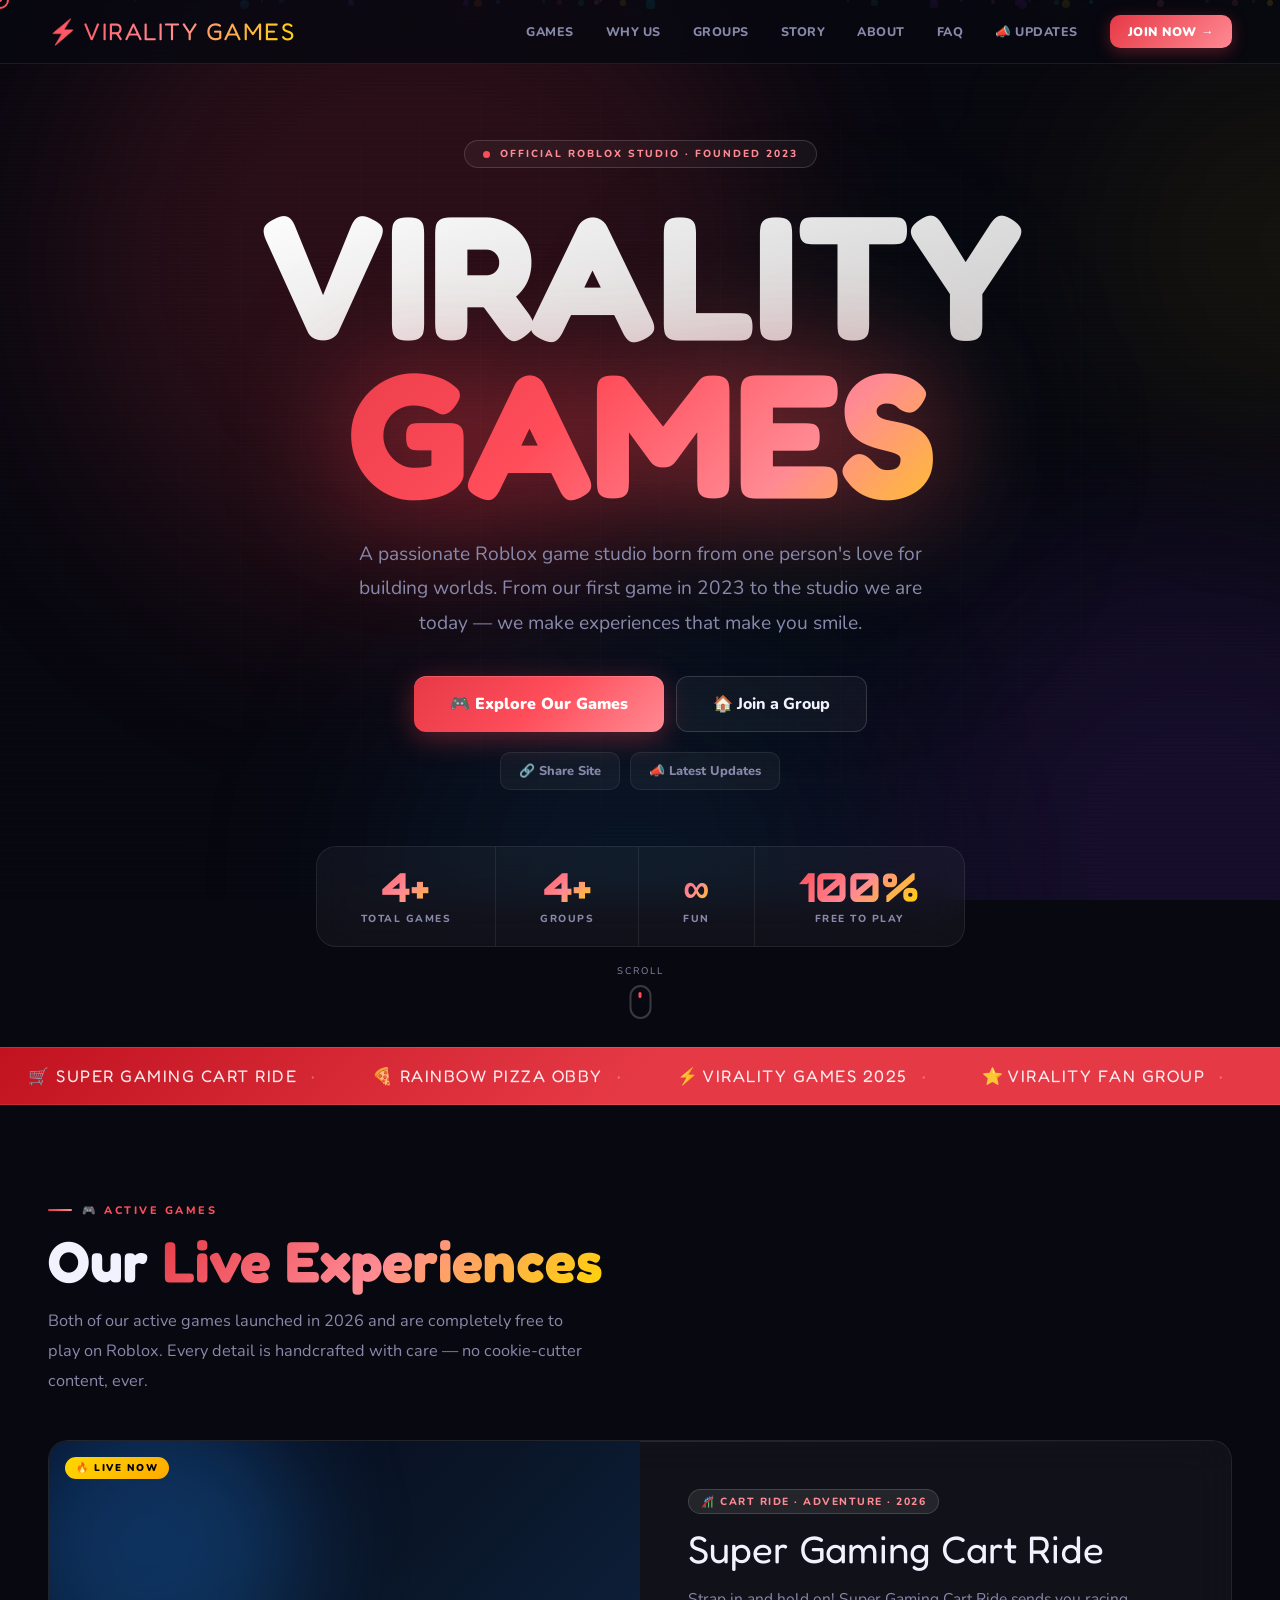
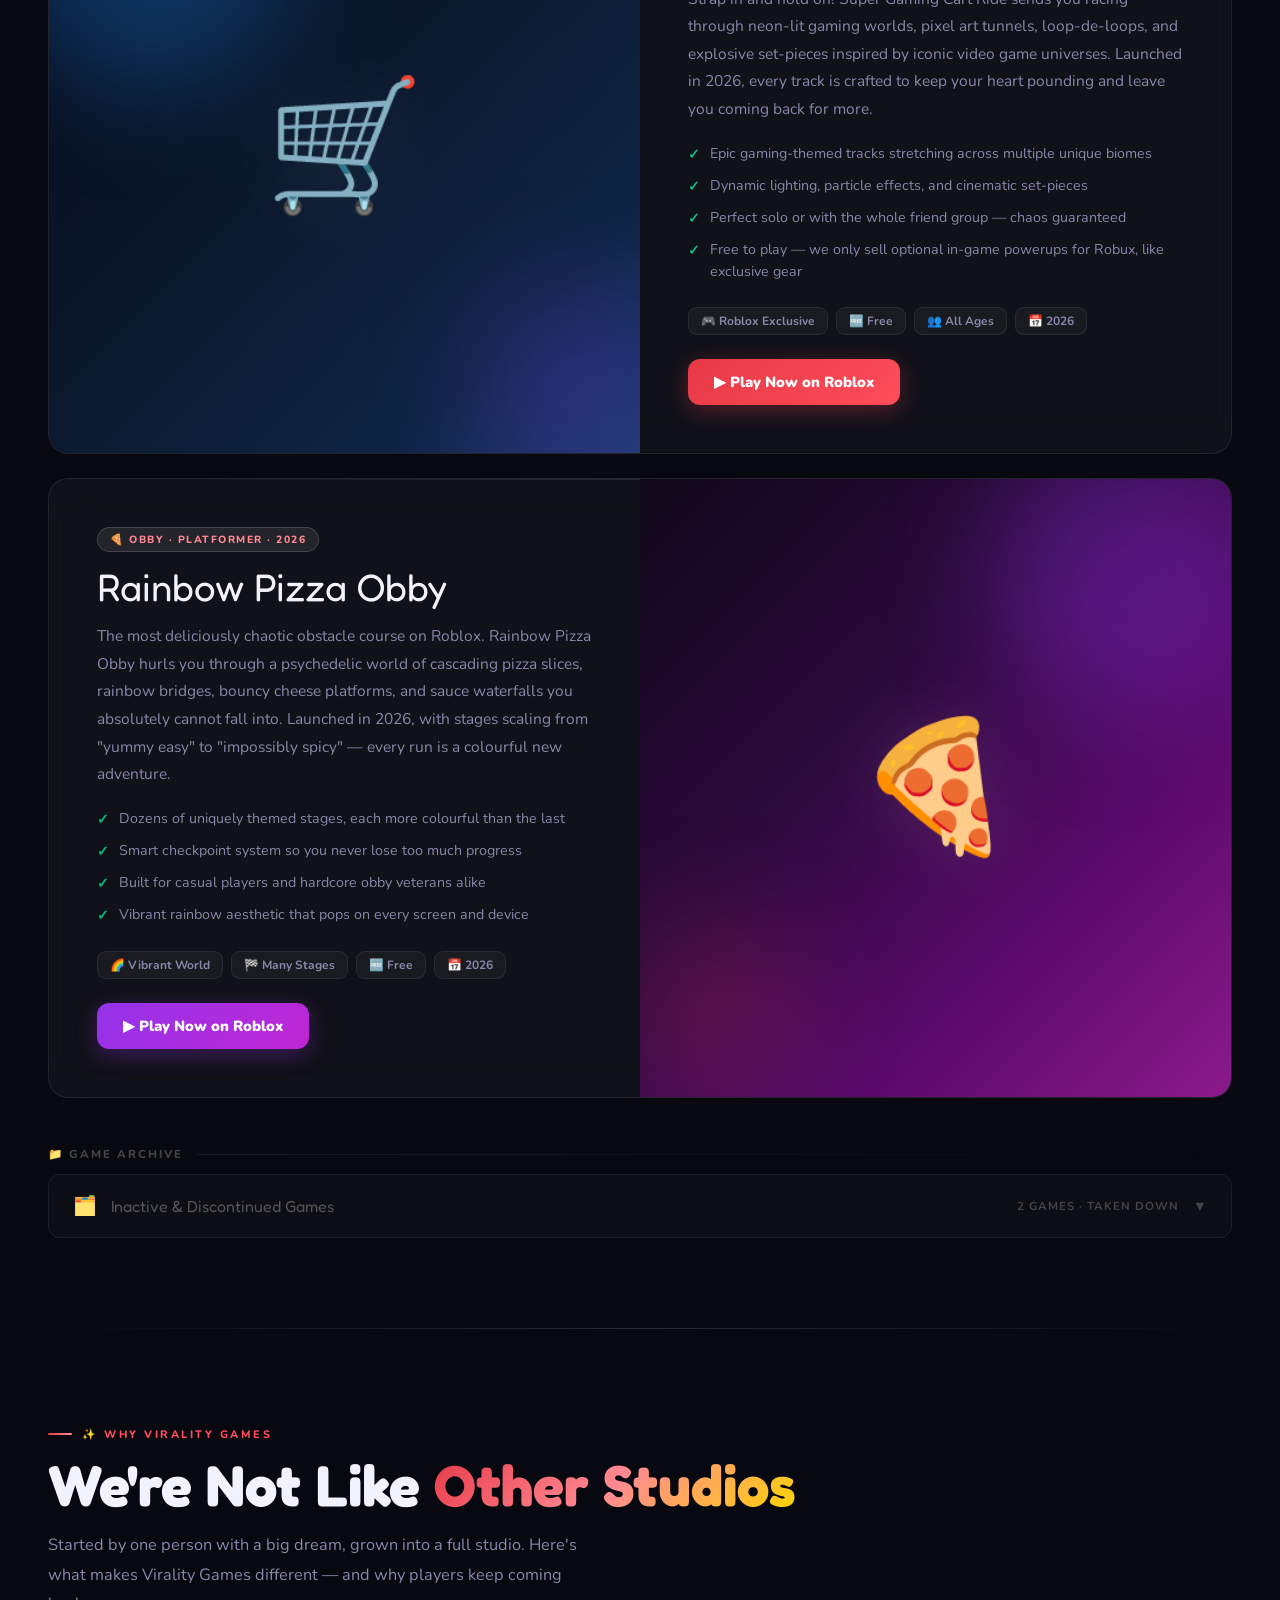
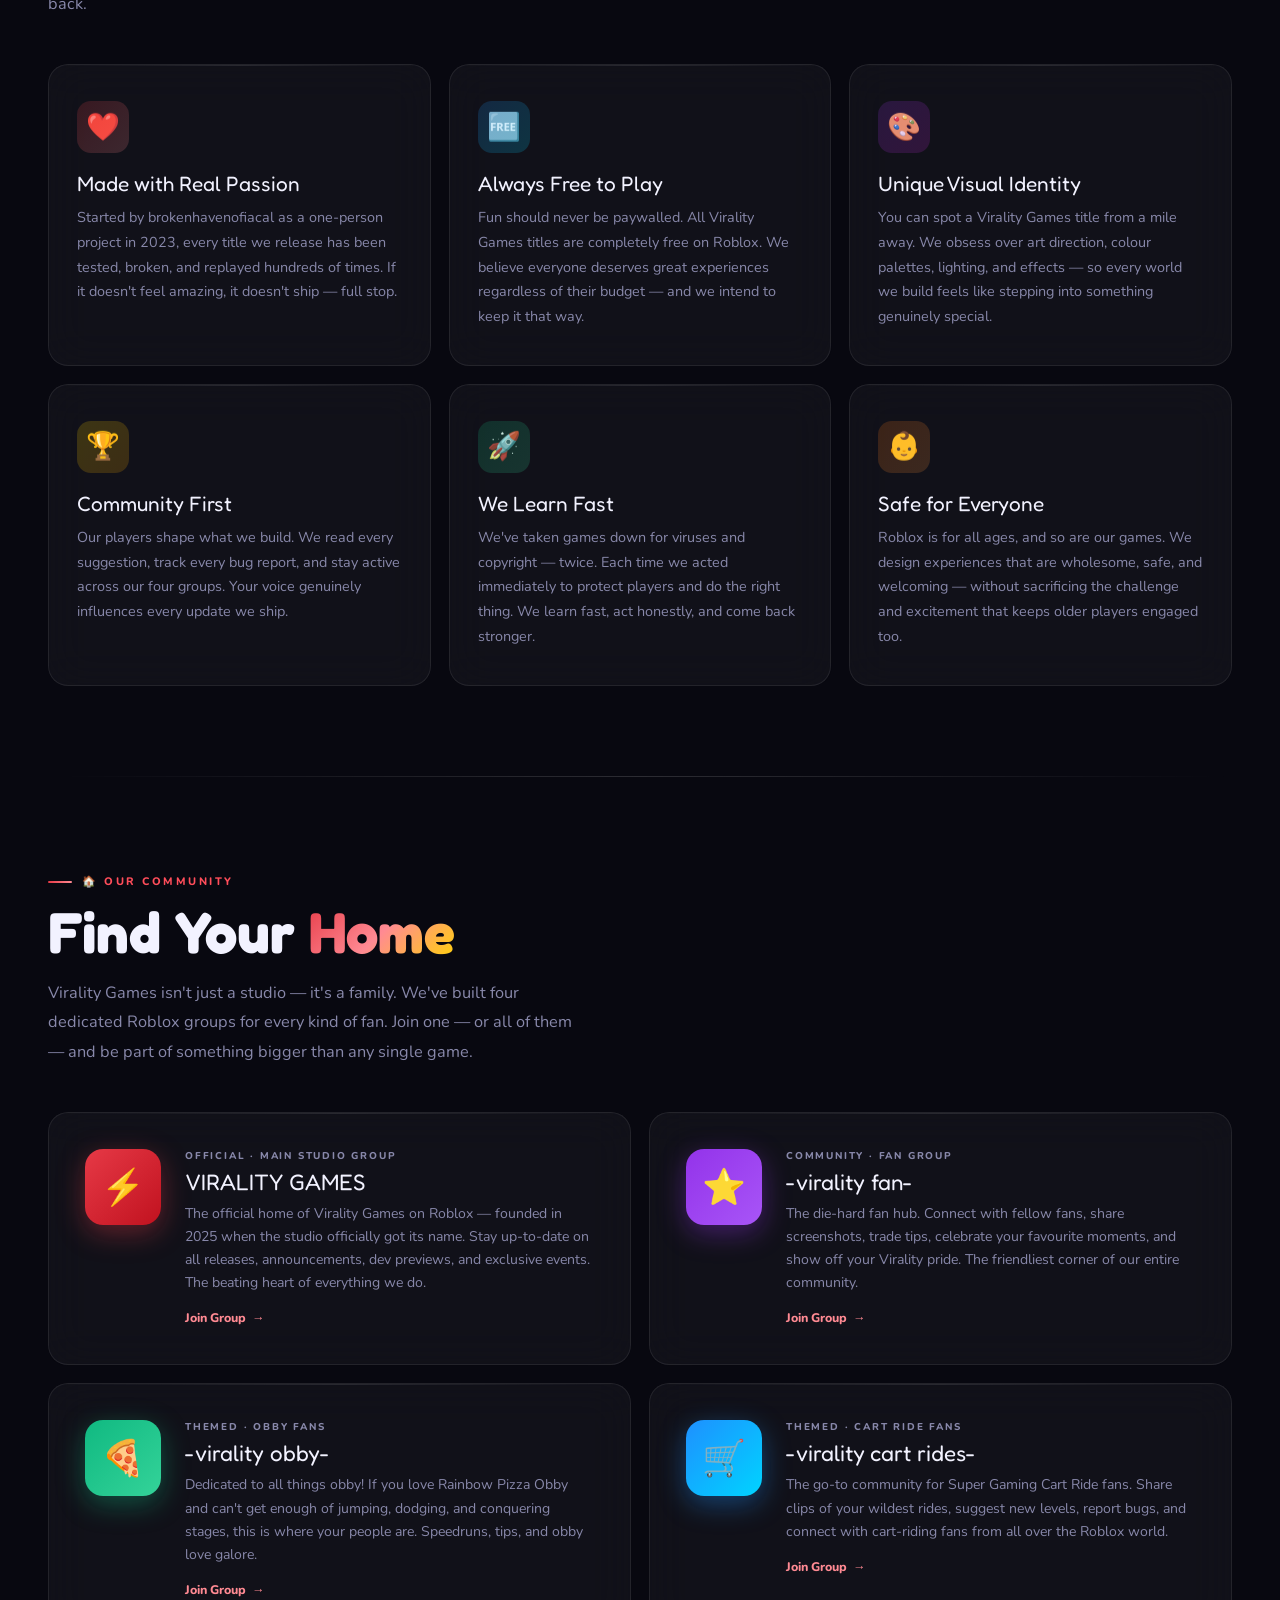
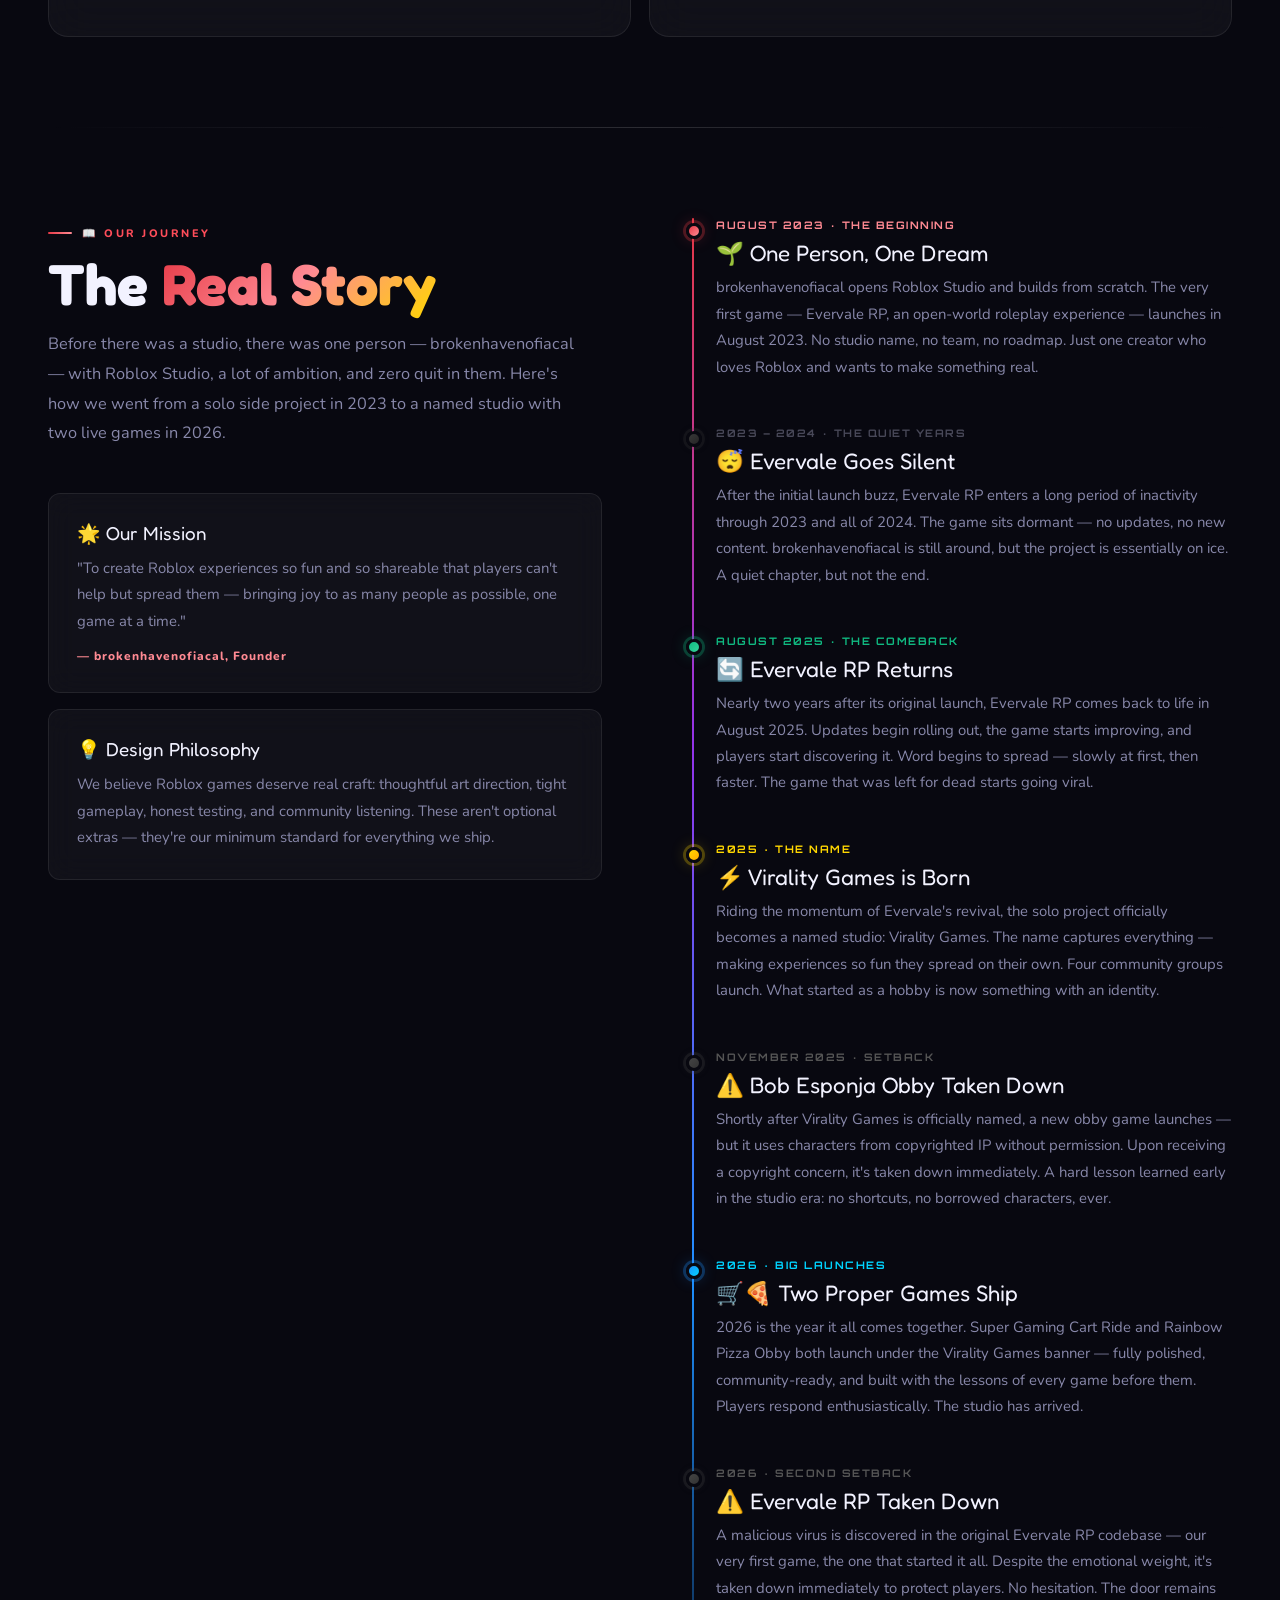
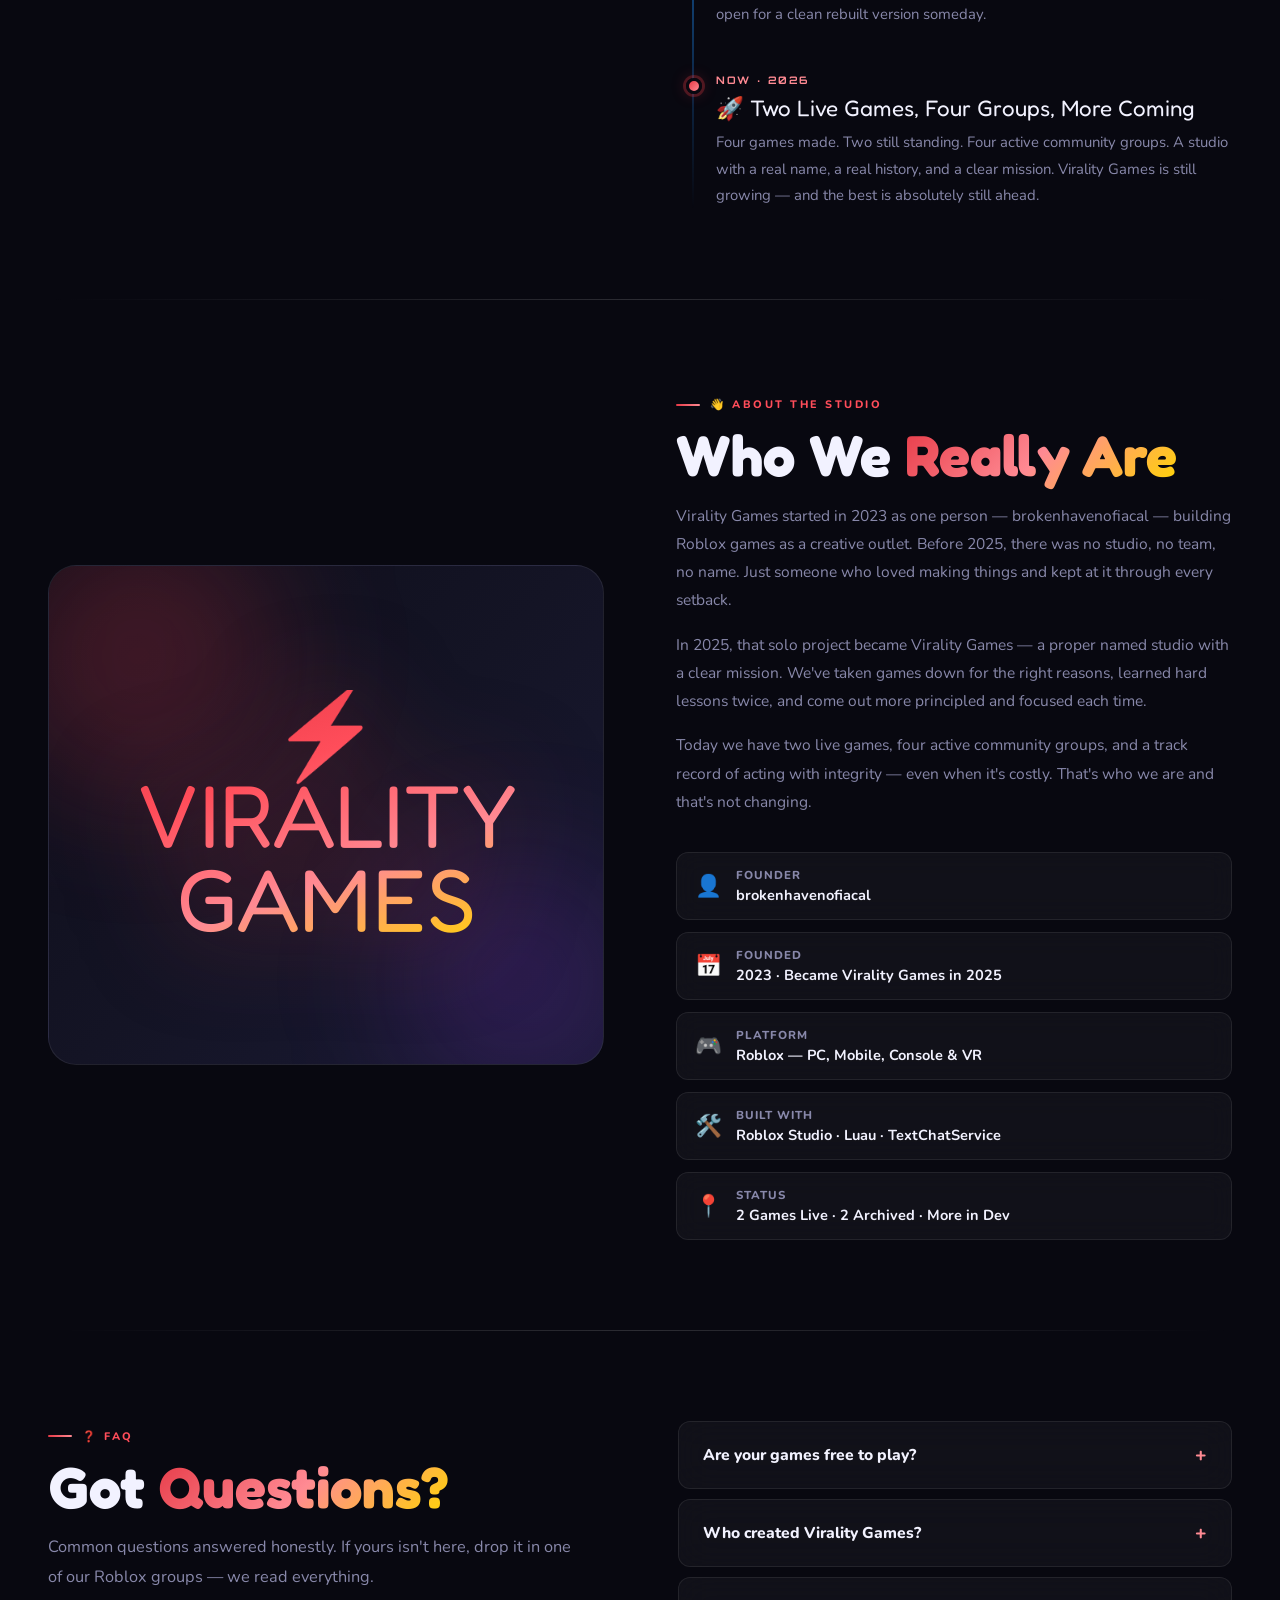
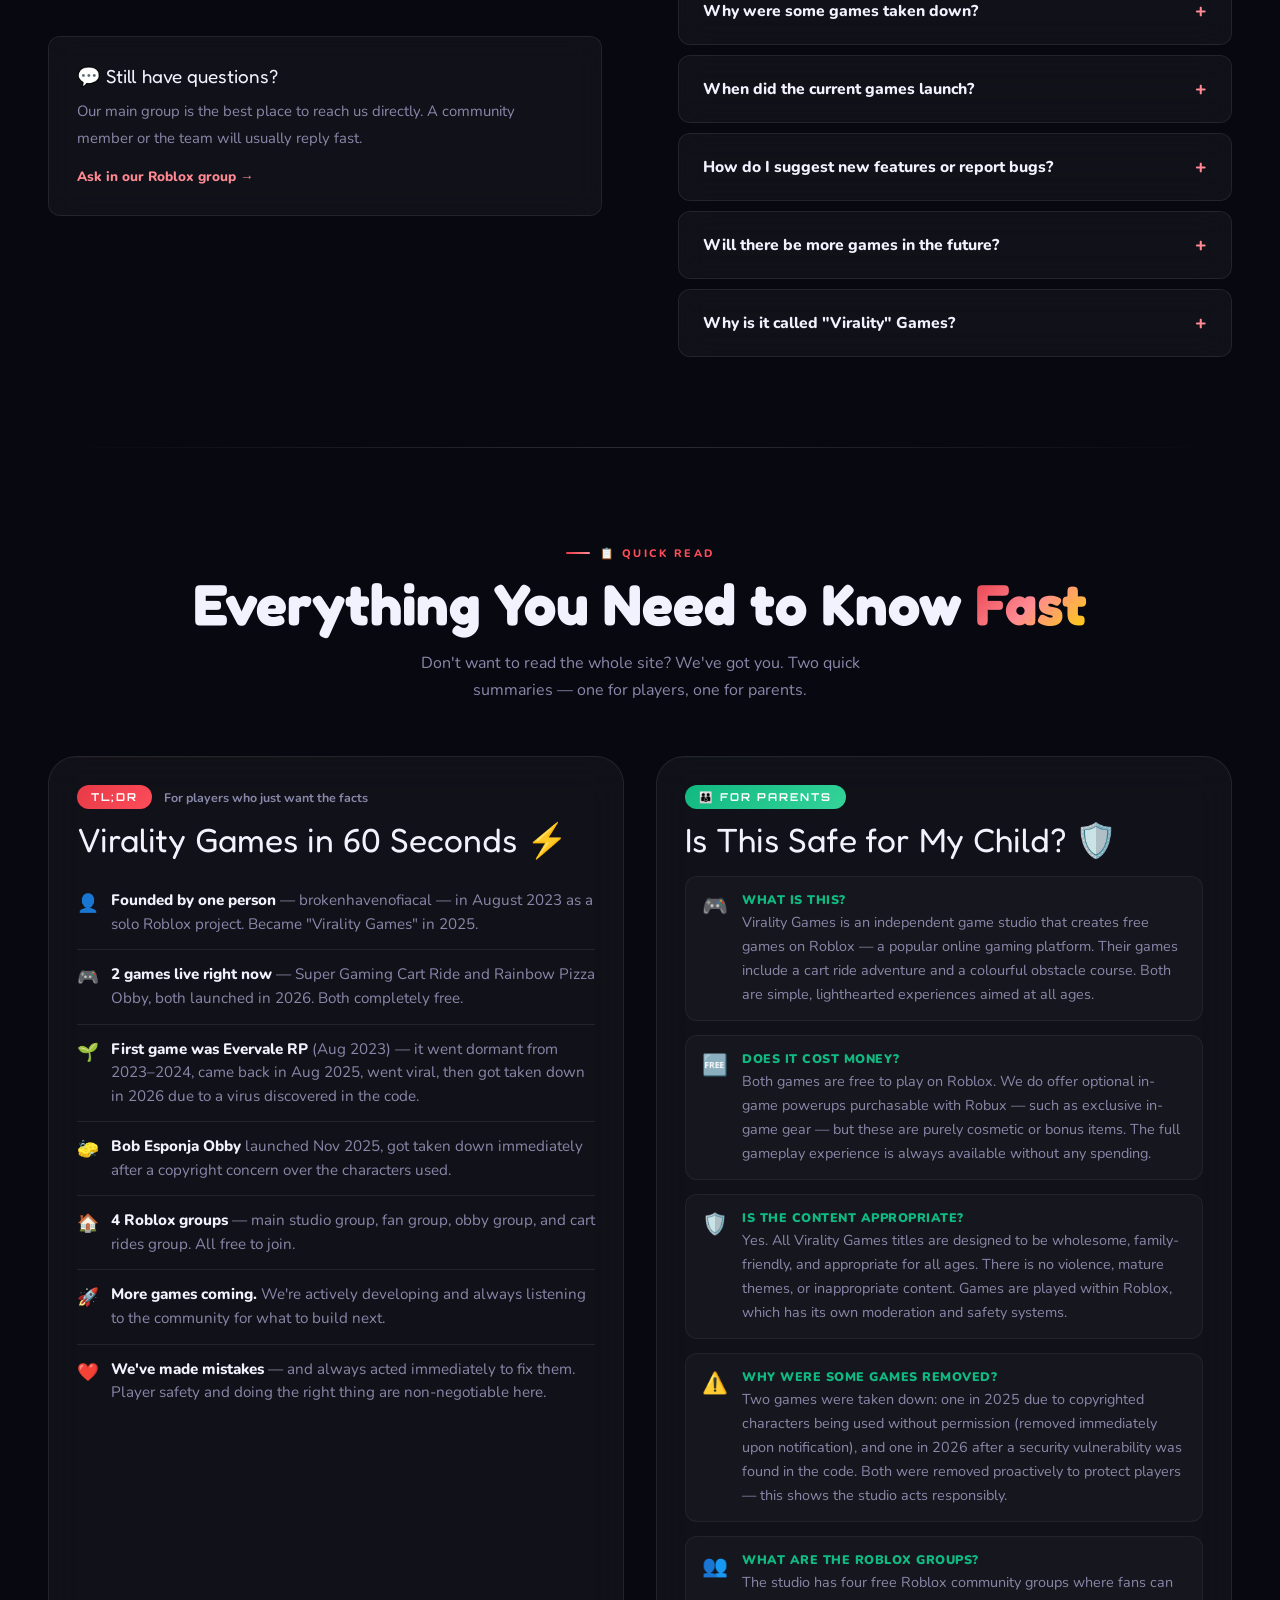
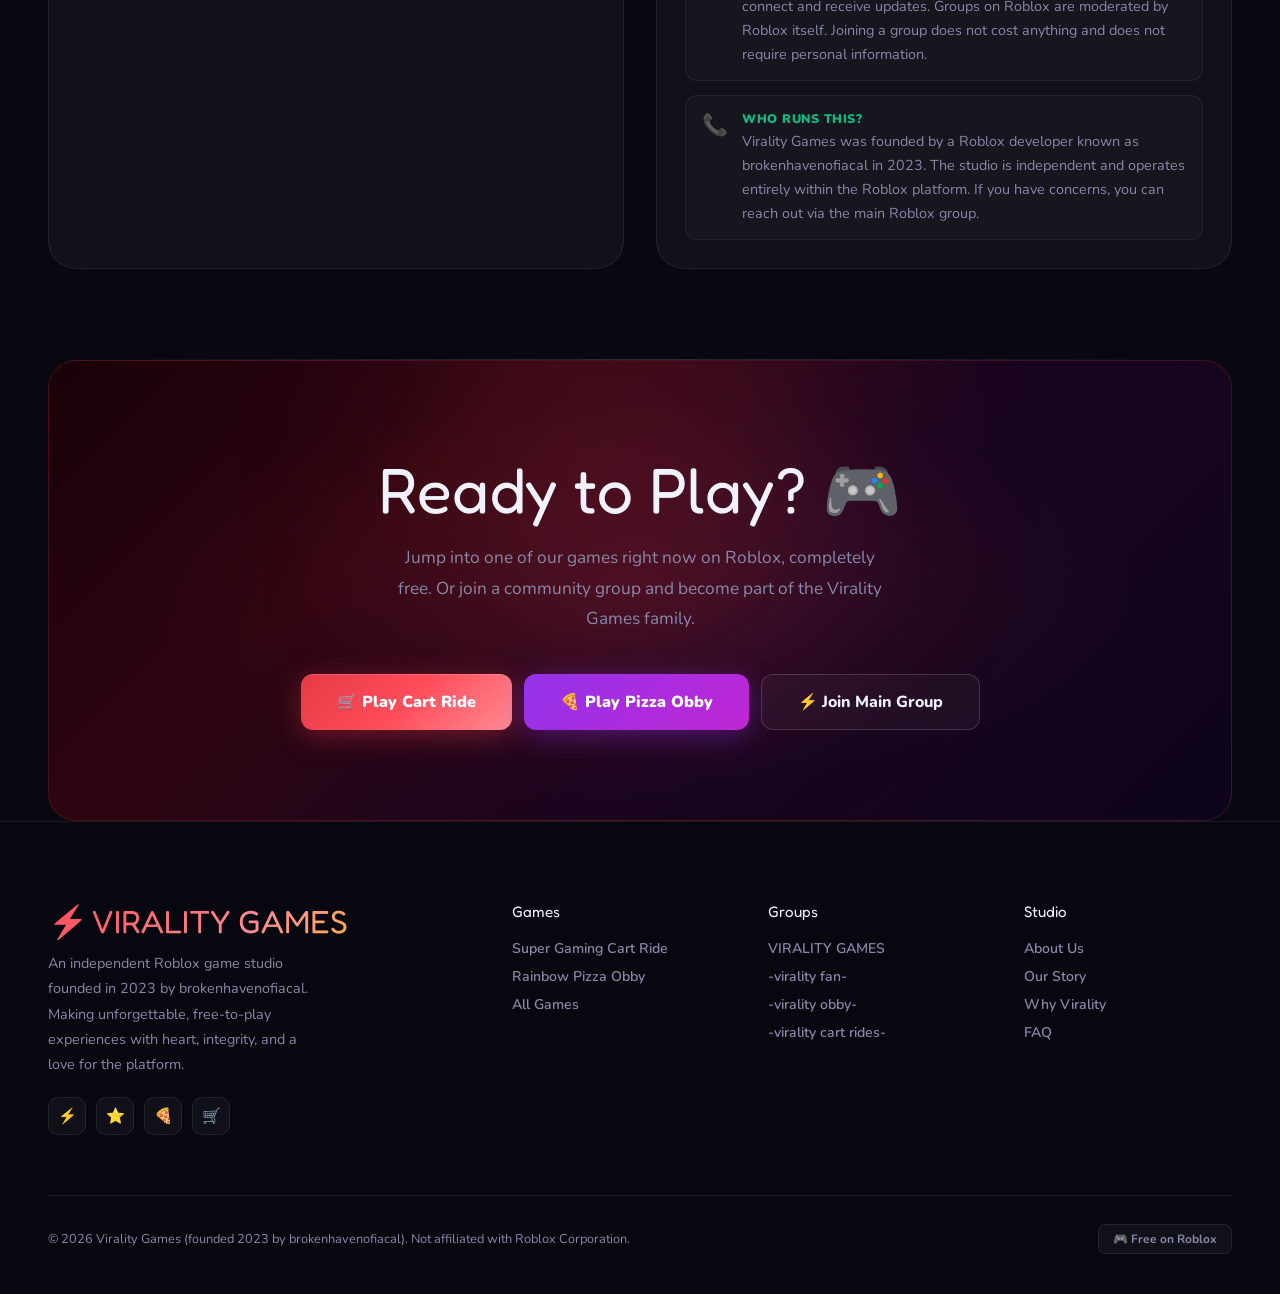
==== index.html @ ebf1c14a "Add favicon and apple-touch-icon links to index.html" ====
<!DOCTYPE html>
<html lang="en">
<head>
<meta charset="UTF-8">
<meta name="viewport" content="width=device-width, initial-scale=1.0">

<!-- ═══ PRIMARY META ═══ -->
<title>Virality Games — Official Roblox Studio | Free Games by brokenhavenofiacal</title>
<meta name="description" content="Virality Games is an independent Roblox game studio founded in 2023 by brokenhavenofiacal. Play Super Gaming Cart Ride and Rainbow Pizza Obby — both completely free on Roblox. Join our growing community of 4 groups!">
<meta name="keywords" content="Virality Games, Roblox studio, Super Gaming Cart Ride, Rainbow Pizza Obby, brokenhavenofiacal, free Roblox games, Roblox obby, Roblox cart ride, Evervale RP">
<meta name="author" content="brokenhavenofiacal / Virality Games">
<meta name="robots" content="index, follow">
<meta name="theme-color" content="#e63946">
<link rel="canonical" href="https://virality-games.github.io/">
<link rel="apple-touch-icon" sizes="180x180" href="/apple-touch-icon.png">
<link rel="icon" type="image/png" sizes="32x32" href="/favicon-32x32.png">
<link rel="icon" type="image/png" sizes="16x16" href="/favicon-16x16.png">
<link rel="manifest" href="/site.webmanifest">

<!-- ═══ OPEN GRAPH (Facebook, Discord, Slack, etc.) ═══ -->
<meta property="og:type" content="website">
<meta property="og:site_name" content="Virality Games">
<meta property="og:title" content="Virality Games — Free Roblox Games by brokenhavenofiacal">
<meta property="og:description" content="Independent Roblox game studio founded in 2023. Play Super Gaming Cart Ride & Rainbow Pizza Obby — free on Roblox. 4 community groups and growing!">
<meta property="og:url" content="https://virality-games.github.io/">
<meta property="og:image" content="https://virality-games.github.io/og-image.png">
<meta property="og:image:width" content="1200">
<meta property="og:image:height" content="630">
<meta property="og:image:alt" content="Virality Games — Official Roblox Studio">
<meta property="og:locale" content="en_US">

<!-- ═══ TWITTER / X CARD ═══ -->
<meta name="twitter:card" content="summary_large_image">
<meta name="twitter:site" content="@VGamesRoblox">
<meta name="twitter:title" content="Virality Games — Free Roblox Games">
<meta name="twitter:description" content="Play Super Gaming Cart Ride & Rainbow Pizza Obby free on Roblox. Independent studio by brokenhavenofiacal, founded 2023.">
<meta name="twitter:image" content="https://virality-games.github.io/og-image.png">
<meta name="twitter:image:alt" content="Virality Games banner">

<!-- ═══ DISCORD SPECIFIC ═══ -->
<!-- Discord reads og: tags — the above og: tags are sufficient. -->
<!-- Adding color hint via theme-color for Discord embed accent -->

<!-- ═══ STRUCTURED DATA (JSON-LD) ═══ -->
<script type="application/ld+json">
{
  "@context": "https://schema.org",
  "@type": "Organization",
  "name": "Virality Games",
  "alternateName": "Virality Games Studio",
  "description": "Independent Roblox game studio founded in 2023 by brokenhavenofiacal. Creators of Super Gaming Cart Ride, Rainbow Pizza Obby, and more.",
  "foundingDate": "2023",
  "founder": {
    "@type": "Person",
    "name": "brokenhavenofiacal"
  },
  "url": "https://virality-games.github.io/",
  "sameAs": [
    "https://www.roblox.com/communities/841655795/VIRALITY-GAMES",
    "https://www.roblox.com/communities/858079631/virality-fan",
    "https://www.roblox.com/communities/487077807/Virality-Obby",
    "https://www.roblox.com/communities/945214491/virality-cart-rides"
  ]
}
</script>

<link href="https://fonts.googleapis.com/css2?family=Fredoka+One&family=Nunito:wght@400;600;700;800;900&family=Orbitron:wght@700;900&display=swap" rel="stylesheet">
<style>
/* ═══════════════════════════════════════
   ROOT & RESET
═══════════════════════════════════════ */
:root{
  --red:#e63946;--red2:#ff4d5a;--red3:#ff8a93;
  --dark:#080810;--dark2:#0e0e1a;--dark3:#141425;--dark4:#1a1a35;
  --glass:rgba(255,255,255,.04);--glassb:rgba(255,255,255,.08);
  --border:rgba(255,255,255,.08);--border2:rgba(255,255,255,.15);
  --gold:#ffd700;--gold2:#ffaa00;--blue:#1e90ff;--cyan:#00d4ff;
  --purple:#9333ea;--green:#10b981;--text:#f2f2ff;--dim:#8888aa;
  --radius-sm:12px;--radius:20px;--radius-lg:28px;
}
*,*::before,*::after{margin:0;padding:0;box-sizing:border-box;}
html{scroll-behavior:smooth;-webkit-text-size-adjust:100%;}
body{font-family:'Nunito',sans-serif;background:var(--dark);color:var(--text);overflow-x:hidden;}
img{max-width:100%;display:block;}
a{color:inherit;}

/* hide cursor on desktop only */
@media(pointer:fine){body{cursor:none;}}

/* ═══════════════════════════════════════
   CUSTOM CURSOR (desktop only)
═══════════════════════════════════════ */
#cursor,#cursor-dot{position:fixed;pointer-events:none;z-index:9999;display:none;}
@media(pointer:fine){
  #cursor{display:block;width:18px;height:18px;border:2px solid var(--red2);border-radius:50%;transform:translate(-50%,-50%);transition:width .2s,height .2s,background .2s;}
  #cursor-dot{display:block;width:4px;height:4px;background:var(--red2);border-radius:50%;transform:translate(-50%,-50%);}
  .cx #cursor{width:36px;height:36px;background:rgba(230,57,70,.12);}
}

/* ═══════════════════════════════════════
   BACKGROUND
═══════════════════════════════════════ */
#bg{position:fixed;inset:0;z-index:0;background:var(--dark);overflow:hidden;}
.bg-orb{position:absolute;border-radius:50%;filter:blur(100px);animation:orbDrift linear infinite;}
@keyframes orbDrift{
  0%{transform:translate(0,0) scale(1);opacity:0;}
  10%{opacity:1;}50%{transform:translate(var(--dx),var(--dy)) scale(1.3);}
  90%{opacity:.6;}100%{transform:translate(calc(var(--dx)*2),calc(var(--dy)*2)) scale(.8);opacity:0;}
}
.grid-overlay{
  position:fixed;inset:0;z-index:0;pointer-events:none;
  background-image:linear-gradient(rgba(255,255,255,.018) 1px,transparent 1px),linear-gradient(90deg,rgba(255,255,255,.018) 1px,transparent 1px);
  background-size:60px 60px;
  -webkit-mask-image:radial-gradient(ellipse 80% 80% at 50% 50%,black,transparent);
  mask-image:radial-gradient(ellipse 80% 80% at 50% 50%,black,transparent);
}
.scanline{position:fixed;inset:0;z-index:1;pointer-events:none;background:repeating-linear-gradient(0deg,transparent,transparent 2px,rgba(0,0,0,.03) 2px,rgba(0,0,0,.03) 4px);}
#pxl{position:fixed;inset:0;z-index:1;pointer-events:none;overflow:hidden;}
.pixel{position:absolute;border-radius:2px;animation:rise linear infinite;}
@keyframes rise{0%{transform:translateY(110vh) rotate(0);opacity:0;}8%{opacity:.6;}92%{opacity:.25;}100%{transform:translateY(-10vh) rotate(720deg);opacity:0;}}

/* ═══════════════════════════════════════
   NAV
═══════════════════════════════════════ */
nav{
  position:fixed;top:0;left:0;right:0;z-index:500;
  display:flex;align-items:center;justify-content:space-between;
  padding:0 clamp(16px,4vw,48px);height:64px;
  background:rgba(8,8,16,.82);backdrop-filter:blur(24px);-webkit-backdrop-filter:blur(24px);
  border-bottom:1px solid var(--border);
  animation:navIn .8s cubic-bezier(.16,1,.3,1) both;
}
@keyframes navIn{from{transform:translateY(-100%);opacity:0;}to{transform:none;opacity:1;}}
.nav-logo{font-family:'Fredoka One',cursive;font-size:clamp(1.1rem,3vw,1.5rem);letter-spacing:1.5px;background:linear-gradient(120deg,var(--red2),var(--red3),var(--gold));-webkit-background-clip:text;-webkit-text-fill-color:transparent;background-clip:text;text-decoration:none;flex-shrink:0;}
.nav-links{display:flex;align-items:center;gap:clamp(14px,2.5vw,32px);}
.nav-links a{font-size:.78rem;font-weight:800;letter-spacing:.5px;text-transform:uppercase;color:var(--dim);text-decoration:none;transition:color .25s;position:relative;white-space:nowrap;}
.nav-links a::after{content:'';position:absolute;bottom:-4px;left:0;right:0;height:2px;border-radius:2px;background:linear-gradient(90deg,var(--red),var(--red3));transform:scaleX(0);transform-origin:left;transition:transform .3s cubic-bezier(.16,1,.3,1);}
.nav-links a:hover{color:var(--text);}
.nav-links a:hover::after{transform:scaleX(1);}
.nav-cta{padding:8px 18px!important;border-radius:10px!important;background:linear-gradient(135deg,var(--red),var(--red3))!important;color:#fff!important;font-weight:900!important;box-shadow:0 4px 16px rgba(230,57,70,.35)!important;}
.nav-cta::after{display:none!important;}

/* hamburger for mobile */
.nav-burger{display:none;flex-direction:column;gap:5px;background:none;border:none;padding:8px;cursor:pointer;}
.nav-burger span{display:block;width:22px;height:2px;background:var(--dim);border-radius:2px;transition:all .3s;}
.nav-mobile{
  display:none;position:fixed;top:64px;left:0;right:0;z-index:499;
  background:rgba(8,8,16,.97);backdrop-filter:blur(24px);-webkit-backdrop-filter:blur(24px);
  border-bottom:1px solid var(--border);
  padding:0;max-height:0;overflow:hidden;
  transition:max-height .4s cubic-bezier(.16,1,.3,1),padding .3s;
}
.nav-mobile.open{max-height:420px;padding:16px 0 24px;}
.nav-mobile a{display:block;padding:14px clamp(16px,4vw,32px);font-size:.95rem;font-weight:800;color:var(--dim);text-decoration:none;letter-spacing:.5px;text-transform:uppercase;transition:color .2s;}
.nav-mobile a:hover{color:var(--red3);}
.nav-mobile .mob-cta{margin:12px clamp(16px,4vw,32px) 0;display:block;text-align:center;padding:14px;border-radius:12px;background:linear-gradient(135deg,var(--red),var(--red3));color:#fff!important;box-shadow:0 4px 20px rgba(230,57,70,.35);}

@media(max-width:860px){
  .nav-links{display:none;}
  .nav-burger{display:flex;}
  .nav-mobile{display:block;}
}

/* ═══════════════════════════════════════
   HERO
═══════════════════════════════════════ */
.hero{
  min-height:100svh;
  display:flex;flex-direction:column;align-items:center;justify-content:center;
  text-align:center;padding:clamp(100px,18vh,140px) clamp(16px,5vw,48px) clamp(80px,12vh,100px);
  position:relative;z-index:2;
}
.hero-eyebrow{
  display:inline-flex;align-items:center;gap:10px;
  padding:6px 18px;border-radius:999px;
  background:var(--glass);border:1px solid var(--border2);backdrop-filter:blur(12px);
  font-size:clamp(.62rem,.8vw,.72rem);font-weight:800;letter-spacing:2px;text-transform:uppercase;color:var(--red3);
  margin-bottom:28px;animation:fadeUp .8s .1s cubic-bezier(.16,1,.3,1) both;
}
.live-dot{width:7px;height:7px;border-radius:50%;background:var(--red2);flex-shrink:0;animation:livePulse 1.4s ease-in-out infinite;}
@keyframes livePulse{0%,100%{box-shadow:0 0 0 0 rgba(230,57,70,.5);}50%{box-shadow:0 0 0 7px rgba(230,57,70,0);}}
.hero-title{font-family:'Fredoka One',cursive;font-size:clamp(3.8rem,14vw,11rem);line-height:.9;animation:fadeUp .9s .25s cubic-bezier(.16,1,.3,1) both;}
.hero-title .w1{display:block;background:linear-gradient(160deg,#fff 0%,#ccc 100%);-webkit-background-clip:text;-webkit-text-fill-color:transparent;background-clip:text;}
.hero-title .w2{display:block;background:linear-gradient(135deg,var(--red) 0%,var(--red2) 40%,var(--red3) 70%,var(--gold) 100%);-webkit-background-clip:text;-webkit-text-fill-color:transparent;background-clip:text;filter:drop-shadow(0 0 60px rgba(230,57,70,.7));animation:shimmer 3s ease-in-out infinite;}
@keyframes shimmer{0%,100%{filter:drop-shadow(0 0 50px rgba(230,57,70,.4));}50%{filter:drop-shadow(0 0 100px rgba(230,57,70,1));}}
.hero-sub{font-size:clamp(.9rem,2vw,1.2rem);color:var(--dim);max-width:580px;line-height:1.8;margin:24px auto 0;animation:fadeUp .9s .4s cubic-bezier(.16,1,.3,1) both;}
.hero-ctas{display:flex;gap:12px;flex-wrap:wrap;justify-content:center;margin-top:36px;animation:fadeUp .9s .55s cubic-bezier(.16,1,.3,1) both;}
.btn-primary{
  display:inline-flex;align-items:center;gap:9px;
  padding:clamp(12px,2vw,16px) clamp(20px,4vw,36px);border-radius:var(--radius-sm);
  background:linear-gradient(135deg,var(--red),var(--red2),var(--red3));color:#fff;
  font-family:'Nunito',sans-serif;font-weight:900;font-size:clamp(.85rem,1.5vw,1rem);
  text-decoration:none;border:none;
  box-shadow:0 6px 28px rgba(230,57,70,.38),inset 0 1px 0 rgba(255,255,255,.15);
  transition:transform .25s,box-shadow .25s;position:relative;overflow:hidden;
}
.btn-primary::before{content:'';position:absolute;inset:0;background:linear-gradient(135deg,rgba(255,255,255,.15),transparent);opacity:0;transition:opacity .25s;}
.btn-primary:hover,.btn-primary:focus-visible{transform:translateY(-3px) scale(1.03);box-shadow:0 12px 36px rgba(230,57,70,.55);}
.btn-primary:hover::before{opacity:1;}
.btn-ghost{
  display:inline-flex;align-items:center;gap:9px;
  padding:clamp(12px,2vw,16px) clamp(20px,4vw,36px);border-radius:var(--radius-sm);
  background:var(--glass);border:1px solid var(--border2);color:var(--text);
  font-family:'Nunito',sans-serif;font-weight:800;font-size:clamp(.85rem,1.5vw,1rem);
  text-decoration:none;backdrop-filter:blur(16px);transition:transform .25s,background .25s,border-color .25s;
}
.btn-ghost:hover,.btn-ghost:focus-visible{transform:translateY(-3px) scale(1.02);background:var(--glassb);border-color:rgba(255,255,255,.25);}

/* stats row */
.stats-wrap{
  display:flex;flex-wrap:wrap;justify-content:center;
  background:var(--glass);border:1px solid var(--border);backdrop-filter:blur(20px);
  border-radius:var(--radius);overflow:hidden;
  margin-top:56px;animation:fadeUp .9s .7s cubic-bezier(.16,1,.3,1) both;
}
.stat-item{padding:clamp(14px,3vw,20px) clamp(20px,5vw,44px);text-align:center;border-right:1px solid var(--border);}
.stat-item:last-child{border-right:none;}
.stat-num{font-family:'Orbitron',monospace;font-size:clamp(1.6rem,4vw,2.5rem);font-weight:900;background:linear-gradient(135deg,var(--red2),var(--red3),var(--gold));-webkit-background-clip:text;-webkit-text-fill-color:transparent;background-clip:text;line-height:1;}
.stat-label{font-size:clamp(.6rem,.8vw,.68rem);font-weight:800;text-transform:uppercase;letter-spacing:1.5px;color:var(--dim);margin-top:5px;}

/* scroll hint */
.scroll-hint{position:absolute;bottom:28px;left:50%;transform:translateX(-50%);display:flex;flex-direction:column;align-items:center;gap:8px;animation:fadeIn 1s 1.5s both;}
.scroll-mouse{width:22px;height:34px;border:2px solid rgba(255,255,255,.2);border-radius:11px;display:flex;justify-content:center;}
.scroll-wheel{width:3px;height:6px;background:var(--red2);border-radius:3px;margin-top:5px;animation:scrollBounce 1.5s ease-in-out infinite;}
@keyframes scrollBounce{0%,100%{transform:translateY(0);opacity:1;}50%{transform:translateY(7px);opacity:.4;}}
.scroll-label{font-size:.6rem;letter-spacing:2px;text-transform:uppercase;color:var(--dim);}
@media(max-width:480px){.scroll-hint{display:none;}}

/* ═══════════════════════════════════════
   MARQUEE
═══════════════════════════════════════ */
.marquee-wrap{position:relative;z-index:2;background:linear-gradient(135deg,#c1121f,var(--red),#e63946);padding:16px 0;overflow:hidden;border-top:1px solid rgba(255,255,255,.1);border-bottom:1px solid rgba(255,255,255,.1);}
.marquee-track{display:flex;white-space:nowrap;animation:marqueeMove 24s linear infinite;will-change:transform;}
@keyframes marqueeMove{0%{transform:translateX(0);}100%{transform:translateX(-50%);}}
.marquee-item{display:inline-flex;align-items:center;gap:14px;padding:0 28px;font-family:'Fredoka One',cursive;font-size:clamp(.85rem,2vw,1.05rem);letter-spacing:1.5px;text-transform:uppercase;color:rgba(255,255,255,.9);}
.msep{opacity:.4;font-size:1.2rem;}

/* ═══════════════════════════════════════
   SECTION SHARED
═══════════════════════════════════════ */
.section{position:relative;z-index:2;padding:clamp(60px,10vh,120px) clamp(16px,5vw,48px);max-width:1280px;margin:0 auto;width:100%;}
.section-eyebrow{display:inline-flex;align-items:center;gap:10px;font-size:.68rem;font-weight:800;text-transform:uppercase;letter-spacing:2.5px;color:var(--red2);margin-bottom:12px;}
.section-eyebrow::before{content:'';width:24px;height:2px;background:linear-gradient(90deg,var(--red),var(--red3));border-radius:2px;display:block;flex-shrink:0;}
.section-title{font-family:'Fredoka One',cursive;font-size:clamp(1.9rem,4.5vw,3.6rem);line-height:1.1;margin-bottom:14px;}
.hi{background:linear-gradient(135deg,var(--red),var(--red3),var(--gold));-webkit-background-clip:text;-webkit-text-fill-color:transparent;background-clip:text;}
.section-body{color:var(--dim);font-size:clamp(.9rem,1.5vw,1.02rem);line-height:1.82;max-width:540px;margin-bottom:44px;}
.section-divider{position:relative;z-index:2;height:1px;background:linear-gradient(90deg,transparent,var(--border2),transparent);margin:0 clamp(16px,4vw,48px);}

/* ═══════════════════════════════════════
   GLASS CARD BASE
═══════════════════════════════════════ */
.gc{background:var(--glass);border:1px solid var(--border);backdrop-filter:blur(20px);-webkit-backdrop-filter:blur(20px);border-radius:var(--radius);position:relative;overflow:hidden;}
.gc::before{content:'';position:absolute;top:0;left:0;right:0;height:1px;background:linear-gradient(90deg,transparent,rgba(255,255,255,.1),transparent);}

/* ═══════════════════════════════════════
   GAMES — ACTIVE
═══════════════════════════════════════ */
.game-big-card{
  display:grid;grid-template-columns:1fr 1fr;
  min-height:clamp(300px,50vw,500px);
  margin-bottom:24px;
  transition:transform .4s cubic-bezier(.16,1,.3,1),box-shadow .4s,border-color .3s;
}
.game-big-card:hover{transform:translateY(-8px);box-shadow:0 32px 80px rgba(0,0,0,.6);border-color:var(--border2);}
.gv{position:relative;overflow:hidden;display:flex;align-items:center;justify-content:center;min-height:clamp(200px,30vw,400px);}
.gv-cart{background:linear-gradient(135deg,#06091a,#0a1628 40%,#0f2545 80%,#1a3a70);}
.gv-pizza{background:linear-gradient(135deg,#0f0818,#2d0a3e 40%,#5a0a6b 70%,#8b1a8b);}
.gv-blob{position:absolute;border-radius:50%;filter:blur(55px);pointer-events:none;}
.game-emoji-big{font-size:clamp(5rem,10vw,9rem);line-height:1;transition:transform .5s cubic-bezier(.16,1,.3,1);filter:drop-shadow(0 0 35px rgba(255,255,255,.1));position:relative;z-index:2;}
.game-big-card:hover .game-emoji-big{transform:scale(1.15) rotate(-5deg);}
.gi{padding:clamp(24px,4vw,48px);display:flex;flex-direction:column;justify-content:center;}
.game-tag{display:inline-flex;align-items:center;gap:6px;padding:4px 12px;border-radius:999px;background:var(--glassb);border:1px solid var(--border2);font-size:.65rem;font-weight:800;letter-spacing:1.5px;text-transform:uppercase;color:var(--red3);margin-bottom:14px;width:fit-content;}
.game-name-big{font-family:'Fredoka One',cursive;font-size:clamp(1.5rem,3vw,2.6rem);line-height:1.1;margin-bottom:14px;}
.game-desc-big{color:var(--dim);font-size:clamp(.85rem,1.3vw,.97rem);line-height:1.78;margin-bottom:20px;}
.game-feats{list-style:none;display:flex;flex-direction:column;gap:9px;margin-bottom:24px;}
.game-feats li{display:flex;align-items:flex-start;gap:10px;font-size:clamp(.82rem,1.2vw,.89rem);color:var(--dim);line-height:1.55;}
.game-feats li::before{content:'✓';color:var(--green);font-weight:900;flex-shrink:0;margin-top:1px;}
.game-meta-row{display:flex;gap:8px;margin-bottom:24px;flex-wrap:wrap;}
.mpill{display:flex;align-items:center;gap:5px;padding:5px 12px;border-radius:9px;background:var(--glass);border:1px solid var(--border);font-size:.75rem;font-weight:700;color:var(--dim);}
.play-btn-big{
  display:inline-flex;align-items:center;gap:9px;padding:13px 26px;border-radius:var(--radius-sm);
  background:linear-gradient(135deg,var(--red),var(--red2));color:#fff;font-weight:900;font-size:.92rem;
  text-decoration:none;width:fit-content;
  box-shadow:0 6px 22px rgba(230,57,70,.32);transition:transform .25s,box-shadow .25s;
}
.play-btn-big:hover{transform:translateY(-3px) scale(1.04);box-shadow:0 12px 32px rgba(230,57,70,.52);}
.ribbon{position:absolute;top:16px;left:16px;background:linear-gradient(135deg,var(--gold),var(--gold2));color:#000;font-size:.62rem;font-weight:900;letter-spacing:1.5px;text-transform:uppercase;padding:4px 11px;border-radius:999px;z-index:10;}

/* mobile: stack game cards */
@media(max-width:700px){
  .game-big-card{grid-template-columns:1fr;}
  .gv{min-height:180px;}
  .game-emoji-big{font-size:5rem;}
  .game-big-card .gi[style*="order:1"]{order:2!important;}
  .game-big-card .gv[style*="order:2"]{order:1!important;}
}

/* ═══════════════════════════════════════
   INACTIVE GAMES
═══════════════════════════════════════ */
.archive-header{display:flex;align-items:center;gap:14px;margin:48px 0 12px;}
.archive-header-line{flex:1;height:1px;background:linear-gradient(90deg,rgba(255,255,255,.07),transparent);}
.archive-header-label{font-size:.72rem;font-weight:800;letter-spacing:2px;text-transform:uppercase;color:#444;white-space:nowrap;}
.inactive-toggle{
  display:flex;align-items:center;gap:14px;
  padding:18px 24px;background:rgba(255,255,255,.025);border:1px solid rgba(255,255,255,.06);
  border-radius:var(--radius-sm);width:100%;text-align:left;
  transition:border-color .3s,background .3s;font-family:inherit;color:inherit;
}
.inactive-toggle:hover{border-color:rgba(255,255,255,.12);background:rgba(255,255,255,.04);}
.itl{font-family:'Fredoka One',cursive;font-size:1rem;color:#555;flex:1;}
.itm{font-size:.72rem;font-weight:700;color:#444;letter-spacing:1px;text-transform:uppercase;}
.itch{font-size:.9rem;color:#444;transition:transform .35s cubic-bezier(.16,1,.3,1);}
.inactive-open .itch{transform:rotate(180deg);}
.inactive-body{max-height:0;overflow:hidden;transition:max-height .5s cubic-bezier(.16,1,.3,1);}
.inactive-body.open{max-height:900px;}
.inactive-grid{display:grid;grid-template-columns:1fr 1fr;gap:18px;padding-top:14px;}
@media(max-width:580px){.inactive-grid{grid-template-columns:1fr;}}
.inactive-card{background:rgba(255,255,255,.02);border:1px solid rgba(255,255,255,.05);border-radius:var(--radius);overflow:hidden;transition:border-color .3s;}
.inactive-card:hover{border-color:rgba(255,255,255,.09);}
.inactive-card::before{content:'';position:absolute;top:0;left:0;right:0;height:1px;background:linear-gradient(90deg,transparent,rgba(255,255,255,.05),transparent);}
.inactive-card{position:relative;}
.inactive-thumb{height:140px;display:flex;align-items:center;justify-content:center;background:linear-gradient(135deg,#0c0c0c,#181818,#202020);}
.inactive-emoji{font-size:4.5rem;filter:grayscale(1) brightness(.3);transition:filter .3s;}
.inactive-card:hover .inactive-emoji{filter:grayscale(1) brightness(.45);}
.inactive-info{padding:22px;}
.inactive-tag{display:inline-flex;align-items:center;gap:5px;padding:3px 10px;border-radius:999px;background:rgba(255,255,255,.03);border:1px solid rgba(255,255,255,.06);font-size:.62rem;font-weight:800;letter-spacing:1.5px;text-transform:uppercase;color:#444;margin-bottom:10px;width:fit-content;}
.inactive-name{font-family:'Fredoka One',cursive;font-size:1.3rem;color:#4a4a4a;margin-bottom:8px;}
.inactive-badge{display:inline-flex;align-items:center;gap:6px;padding:4px 12px;border-radius:999px;background:rgba(180,40,40,.07);border:1px solid rgba(180,40,40,.15);font-size:.65rem;font-weight:800;letter-spacing:1px;text-transform:uppercase;color:#6a3030;margin-bottom:12px;width:fit-content;}
.inactive-reason{color:#4a4a5a;font-size:.87rem;line-height:1.72;}

/* ═══════════════════════════════════════
   WHY GRID
═══════════════════════════════════════ */
.why-grid{display:grid;grid-template-columns:repeat(3,1fr);gap:18px;}
@media(max-width:900px){.why-grid{grid-template-columns:repeat(2,1fr);}}
@media(max-width:520px){.why-grid{grid-template-columns:1fr;}}
.why-card{padding:clamp(24px,3vw,36px) clamp(20px,2.5vw,28px);transition:transform .35s cubic-bezier(.16,1,.3,1),border-color .35s;}
.why-card:hover{transform:translateY(-7px) scale(1.01);border-color:var(--border2);}
.wi-icon{width:52px;height:52px;border-radius:14px;display:flex;align-items:center;justify-content:center;font-size:1.7rem;margin-bottom:18px;position:relative;flex-shrink:0;}
.wi-bg{position:absolute;inset:0;border-radius:14px;opacity:.18;}
.c1 .wi-bg{background:linear-gradient(135deg,var(--red),var(--red3));}
.c2 .wi-bg{background:linear-gradient(135deg,var(--blue),var(--cyan));}
.c3 .wi-bg{background:linear-gradient(135deg,var(--purple),#c026d3);}
.c4 .wi-bg{background:linear-gradient(135deg,var(--gold),var(--gold2));}
.c5 .wi-bg{background:linear-gradient(135deg,var(--green),#34d399);}
.c6 .wi-bg{background:linear-gradient(135deg,#f97316,#fb923c);}
.why-h{font-family:'Fredoka One',cursive;font-size:clamp(1.1rem,2vw,1.3rem);margin-bottom:9px;}
.why-p{color:var(--dim);font-size:clamp(.82rem,1.2vw,.9rem);line-height:1.72;}

/* ═══════════════════════════════════════
   GROUPS GRID
═══════════════════════════════════════ */
.groups-grid{display:grid;grid-template-columns:repeat(2,1fr);gap:18px;}
@media(max-width:680px){.groups-grid{grid-template-columns:1fr;}}
.group-card{
  padding:clamp(22px,3vw,36px);text-decoration:none;color:inherit;
  display:flex;align-items:flex-start;gap:clamp(16px,2.5vw,24px);
  transition:transform .35s cubic-bezier(.16,1,.3,1),border-color .35s,box-shadow .35s;
}
.group-card::after{content:'';position:absolute;inset:0;border-radius:var(--radius);background:linear-gradient(135deg,rgba(255,255,255,.03),transparent);opacity:0;transition:opacity .3s;pointer-events:none;}
.group-card:hover{transform:translateY(-6px);border-color:var(--border2);box-shadow:0 18px 55px rgba(0,0,0,.4);}
.group-card:hover::after{opacity:1;}
.gib{width:clamp(56px,8vw,76px);height:clamp(56px,8vw,76px);border-radius:18px;flex-shrink:0;display:flex;align-items:center;justify-content:center;font-size:clamp(1.6rem,3vw,2.2rem);}
.gib-main{background:linear-gradient(135deg,var(--red),#c1121f);box-shadow:0 8px 28px rgba(230,57,70,.38);}
.gib-fan{background:linear-gradient(135deg,var(--purple),#a855f7);box-shadow:0 8px 28px rgba(147,51,234,.38);}
.gib-obby{background:linear-gradient(135deg,var(--green),#34d399);box-shadow:0 8px 28px rgba(16,185,129,.38);}
.gib-cart{background:linear-gradient(135deg,var(--blue),var(--cyan));box-shadow:0 8px 28px rgba(30,144,255,.38);}
.ginfo{flex:1;min-width:0;}
.gbadge{font-size:.62rem;font-weight:800;letter-spacing:1.8px;text-transform:uppercase;color:var(--dim);margin-bottom:5px;}
.gname{font-family:'Fredoka One',cursive;font-size:clamp(1.1rem,2.5vw,1.4rem);margin-bottom:7px;}
.gdesc{color:var(--dim);font-size:clamp(.82rem,1.2vw,.88rem);line-height:1.65;margin-bottom:12px;}
.glink{display:inline-flex;align-items:center;gap:6px;font-size:.78rem;font-weight:800;color:var(--red3);}
.garr{transition:transform .2s;}
.group-card:hover .garr{transform:translateX(4px);}

/* ═══════════════════════════════════════
   TIMELINE
═══════════════════════════════════════ */
.tl{position:relative;padding-left:38px;}
.tl::before{content:'';position:absolute;top:0;bottom:0;left:14px;width:2px;background:linear-gradient(to bottom,var(--red),var(--purple),var(--blue),transparent);border-radius:2px;}
.tl-item{position:relative;margin-bottom:46px;}
.tl-item:last-child{margin-bottom:0;}
.tl-dot{position:absolute;left:-30px;top:5px;width:16px;height:16px;border-radius:50%;background:linear-gradient(135deg,var(--red),var(--red3));border:3px solid var(--dark);box-shadow:0 0 0 3px rgba(230,57,70,.28),0 0 16px rgba(230,57,70,.3);}
.tl-date{font-family:'Orbitron',monospace;font-size:.65rem;font-weight:700;color:var(--red3);letter-spacing:1.5px;margin-bottom:7px;}
.tl-title{font-family:'Fredoka One',cursive;font-size:clamp(1.15rem,2.5vw,1.4rem);margin-bottom:7px;}
.tl-body{color:var(--dim);font-size:clamp(.83rem,1.2vw,.93rem);line-height:1.78;}

/* ═══════════════════════════════════════
   STORY GRID
═══════════════════════════════════════ */
.story-grid{display:grid;grid-template-columns:1fr 1fr;gap:clamp(32px,6vw,80px);align-items:start;}
@media(max-width:800px){.story-grid{grid-template-columns:1fr;}}

/* ═══════════════════════════════════════
   ABOUT
═══════════════════════════════════════ */
.about-grid{display:grid;grid-template-columns:1fr 1fr;gap:clamp(32px,6vw,72px);align-items:center;}
@media(max-width:800px){.about-grid{grid-template-columns:1fr;}}
.about-vis{
  position:relative;height:clamp(280px,40vw,500px);border-radius:var(--radius-lg);
  overflow:hidden;background:linear-gradient(135deg,var(--dark2),var(--dark3),var(--dark4));
  border:1px solid var(--border);display:flex;align-items:center;justify-content:center;
}
.about-blob{position:absolute;border-radius:50%;filter:blur(65px);pointer-events:none;}
.about-logo-big{
  font-family:'Fredoka One',cursive;font-size:clamp(3rem,7vw,5.5rem);line-height:.95;text-align:center;
  background:linear-gradient(160deg,var(--red),var(--red2),var(--red3),var(--gold));
  -webkit-background-clip:text;-webkit-text-fill-color:transparent;background-clip:text;
  filter:drop-shadow(0 0 50px rgba(230,57,70,.5));animation:floatLogo 5s ease-in-out infinite;
  z-index:2;position:relative;
}
@keyframes floatLogo{0%,100%{transform:translateY(0) rotate(-1deg);}50%{transform:translateY(-16px) rotate(1deg);}}
.creds{display:flex;flex-direction:column;gap:12px;margin-top:36px;}
.cred{display:flex;align-items:center;gap:14px;padding:14px 18px;border-radius:var(--radius-sm);background:var(--glass);border:1px solid var(--border);backdrop-filter:blur(12px);transition:border-color .3s;}
.cred:hover{border-color:var(--border2);}
.cred-ico{font-size:1.35rem;flex-shrink:0;}
.cred-lbl{font-size:.72rem;font-weight:800;letter-spacing:1px;text-transform:uppercase;color:var(--dim);}
.cred-val{font-size:.91rem;font-weight:700;color:var(--text);margin-top:2px;}

/* ═══════════════════════════════════════
   FAQ
═══════════════════════════════════════ */
.faq-grid{display:grid;grid-template-columns:1fr 1fr;gap:clamp(32px,6vw,80px);align-items:start;}
@media(max-width:800px){.faq-grid{grid-template-columns:1fr;}}
.faq-list{display:flex;flex-direction:column;gap:10px;}
.faq-item{background:var(--glass);border:1px solid var(--border);backdrop-filter:blur(16px);border-radius:var(--radius-sm);overflow:hidden;transition:border-color .3s;}
.faq-item.open{border-color:var(--border2);}
.faq-q{display:flex;align-items:center;justify-content:space-between;padding:20px 24px;font-weight:800;font-size:clamp(.88rem,1.5vw,.98rem);transition:color .25s;width:100%;text-align:left;background:none;border:none;color:inherit;font-family:inherit;}
.faq-q:hover{color:var(--red3);}
.faq-icon{font-size:1.2rem;transition:transform .3s;flex-shrink:0;margin-left:14px;color:var(--red3);}
.faq-item.open .faq-icon{transform:rotate(45deg);}
.faq-a{max-height:0;overflow:hidden;transition:max-height .4s cubic-bezier(.16,1,.3,1),padding .3s;color:var(--dim);font-size:clamp(.83rem,1.2vw,.93rem);line-height:1.78;}
.faq-a.open{max-height:260px;padding:0 24px 20px;}

/* ═══════════════════════════════════════
   JOIN BANNER
═══════════════════════════════════════ */
.join-banner{
  position:relative;z-index:2;
  margin:0 clamp(12px,4vw,48px);
  border-radius:var(--radius-lg);overflow:hidden;
  background:linear-gradient(135deg,#1a0208,#2d0510 30%,#1a0520 60%,#0d051a);
  border:1px solid rgba(230,57,70,.22);
  padding:clamp(48px,8vw,90px) clamp(24px,6vw,60px);
  text-align:center;
}
.join-banner::before{content:'';position:absolute;inset:0;background:radial-gradient(ellipse 60% 60% at 50% 50%,rgba(230,57,70,.12),transparent 70%);}
.jgc{position:absolute;border-radius:50%;filter:blur(110px);pointer-events:none;}
.join-title{font-family:'Fredoka One',cursive;font-size:clamp(2rem,5vw,4rem);margin-bottom:14px;position:relative;}
.join-sub{color:var(--dim);font-size:clamp(.9rem,1.5vw,1.08rem);max-width:500px;margin:0 auto 40px;line-height:1.75;position:relative;}
.join-btns{display:flex;gap:12px;justify-content:center;flex-wrap:wrap;position:relative;}

/* ═══════════════════════════════════════
   FOOTER
═══════════════════════════════════════ */
footer{position:relative;z-index:2;background:rgba(8,8,16,.95);border-top:1px solid var(--border);backdrop-filter:blur(24px);padding:clamp(48px,8vw,80px) clamp(16px,5vw,48px) clamp(24px,4vw,40px);}
.footer-grid{display:grid;grid-template-columns:2fr 1fr 1fr 1fr;gap:clamp(24px,4vw,48px);margin-bottom:clamp(36px,5vw,60px);}
@media(max-width:760px){.footer-grid{grid-template-columns:1fr 1fr;}}
@media(max-width:440px){.footer-grid{grid-template-columns:1fr;}}
.fbrand{font-family:'Fredoka One',cursive;font-size:clamp(1.5rem,3vw,2rem);background:linear-gradient(135deg,var(--red2),var(--red3),var(--gold));-webkit-background-clip:text;-webkit-text-fill-color:transparent;background-clip:text;margin-bottom:10px;}
.fbrand-desc{color:var(--dim);font-size:clamp(.82rem,1.2vw,.9rem);line-height:1.75;max-width:260px;margin-bottom:20px;}
.fsocial{display:flex;gap:10px;flex-wrap:wrap;}
.soc-btn{width:38px;height:38px;border-radius:10px;background:var(--glass);border:1px solid var(--border);display:flex;align-items:center;justify-content:center;font-size:.95rem;text-decoration:none;color:var(--dim);transition:color .25s,border-color .25s,background .25s;}
.soc-btn:hover{color:var(--text);border-color:var(--border2);background:var(--glassb);}
.fcol-title{font-family:'Fredoka One',cursive;font-size:.95rem;margin-bottom:18px;}
.flinks{display:flex;flex-direction:column;gap:9px;}
.flinks a{color:var(--dim);text-decoration:none;font-size:clamp(.8rem,1.2vw,.88rem);font-weight:600;transition:color .25s;}
.flinks a:hover{color:var(--red3);}
.footer-bottom{display:flex;align-items:center;justify-content:space-between;flex-wrap:wrap;gap:12px;padding-top:28px;border-top:1px solid var(--border);font-size:clamp(.72rem,1vw,.8rem);color:var(--dim);}
.fbadge{display:inline-flex;align-items:center;gap:7px;padding:6px 14px;border-radius:8px;background:var(--glass);border:1px solid var(--border);font-size:.75rem;font-weight:700;color:var(--dim);}

/* ═══════════════════════════════════════
   REVEAL ANIMATION
═══════════════════════════════════════ */
.reveal{opacity:0;transform:translateY(44px);transition:opacity .85s cubic-bezier(.16,1,.3,1),transform .85s cubic-bezier(.16,1,.3,1);}
.reveal.in{opacity:1;transform:none;}
.rd1{transition-delay:.07s;}.rd2{transition-delay:.14s;}.rd3{transition-delay:.21s;}
.rd4{transition-delay:.28s;}.rd5{transition-delay:.35s;}.rd6{transition-delay:.42s;}
@keyframes fadeUp{from{opacity:0;transform:translateY(36px);}to{opacity:1;transform:none;}}
@keyframes fadeIn{from{opacity:0;}to{opacity:1;}}

/* ═══════════════════════════════════════
   TL;DR & PARENTS SECTION
═══════════════════════════════════════ */
.quick-section{position:relative;z-index:2;padding:clamp(60px,10vh,100px) clamp(16px,5vw,48px);max-width:1280px;margin:0 auto;width:100%;}
.quick-grid{display:grid;grid-template-columns:1fr 1fr;gap:clamp(20px,4vw,32px);}
@media(max-width:720px){.quick-grid{grid-template-columns:1fr;}}

/* TL;DR card */
.tldr-card{border-radius:var(--radius-lg);overflow:hidden;position:relative;}
.tldr-card::before{content:'';position:absolute;inset:0;background:linear-gradient(135deg,rgba(230,57,70,.08),rgba(255,215,0,.04),transparent 60%);pointer-events:none;}
.tldr-header{display:flex;align-items:center;gap:12px;padding:clamp(20px,3vw,28px) clamp(20px,3vw,28px) 0;}
.tldr-badge{font-family:'Orbitron',monospace;font-size:.68rem;font-weight:700;letter-spacing:2px;text-transform:uppercase;padding:5px 14px;border-radius:999px;background:linear-gradient(135deg,var(--red),var(--red2));color:#fff;flex-shrink:0;}
.tldr-subtitle{font-size:.78rem;font-weight:700;color:var(--dim);}
.tldr-title{font-family:'Fredoka One',cursive;font-size:clamp(1.5rem,3vw,2.1rem);padding:10px clamp(20px,3vw,28px) 0;}
.tldr-list{list-style:none;display:flex;flex-direction:column;gap:0;padding:16px clamp(20px,3vw,28px) clamp(20px,3vw,28px);}
.tldr-list li{display:flex;align-items:flex-start;gap:12px;padding:13px 0;border-bottom:1px solid var(--border);font-size:clamp(.85rem,1.3vw,.95rem);line-height:1.55;}
.tldr-list li:last-child{border-bottom:none;padding-bottom:0;}
.tldr-icon{font-size:1.1rem;flex-shrink:0;margin-top:1px;}
.tldr-text{color:var(--dim);}
.tldr-text strong{color:var(--text);font-weight:800;}

/* Parents card */
.parents-card{border-radius:var(--radius-lg);overflow:hidden;position:relative;}
.parents-card::before{content:'';position:absolute;inset:0;background:linear-gradient(135deg,rgba(16,185,129,.07),rgba(30,144,255,.04),transparent 60%);pointer-events:none;}
.parents-header{display:flex;align-items:center;gap:12px;padding:clamp(20px,3vw,28px) clamp(20px,3vw,28px) 0;}
.parents-badge{font-family:'Orbitron',monospace;font-size:.68rem;font-weight:700;letter-spacing:2px;text-transform:uppercase;padding:5px 14px;border-radius:999px;background:linear-gradient(135deg,var(--green),#34d399);color:#fff;flex-shrink:0;}
.parents-title{font-family:'Fredoka One',cursive;font-size:clamp(1.5rem,3vw,2.1rem);padding:10px clamp(20px,3vw,28px) 0;}
.parents-body{padding:16px clamp(20px,3vw,28px) clamp(20px,3vw,28px);display:flex;flex-direction:column;gap:14px;}
.p-fact{display:flex;align-items:flex-start;gap:14px;padding:14px 16px;border-radius:var(--radius-sm);background:rgba(255,255,255,.025);border:1px solid rgba(255,255,255,.05);}
.p-fact-icon{font-size:1.3rem;flex-shrink:0;margin-top:1px;}
.p-fact-title{font-size:.78rem;font-weight:900;letter-spacing:.5px;text-transform:uppercase;color:var(--green);margin-bottom:3px;}
.p-fact-body{color:var(--dim);font-size:clamp(.82rem,1.2vw,.9rem);line-height:1.65;}
.callout{padding:clamp(20px,3vw,28px);background:var(--glass);border:1px solid var(--border);border-radius:var(--radius-sm);backdrop-filter:blur(14px);}
.callout-title{font-family:'Fredoka One',cursive;font-size:clamp(1rem,2vw,1.18rem);margin-bottom:10px;}
.callout-body{color:var(--dim);font-size:clamp(.82rem,1.2vw,.93rem);line-height:1.78;}
.callout-sig{margin-top:14px;font-size:.75rem;font-weight:800;color:var(--red3);letter-spacing:1px;}

/* ═══════════════════════════════════════
   SCROLL PROGRESS BAR
═══════════════════════════════════════ */
#progress-bar{position:fixed;top:0;left:0;z-index:9998;height:3px;width:0%;background:linear-gradient(90deg,var(--red),var(--red2),var(--gold));box-shadow:0 0 10px rgba(230,57,70,.6);border-radius:0 3px 3px 0;pointer-events:none;}

/* ═══════════════════════════════════════
   BACK TO TOP
═══════════════════════════════════════ */
#back-top{position:fixed;bottom:clamp(16px,3vw,28px);right:clamp(16px,3vw,28px);z-index:400;width:46px;height:46px;border-radius:50%;background:linear-gradient(135deg,var(--red),var(--red2));border:none;color:#fff;font-size:1.1rem;box-shadow:0 6px 22px rgba(230,57,70,.45);cursor:pointer;opacity:0;pointer-events:none;transform:translateY(16px) scale(.85);transition:opacity .3s,transform .3s;display:flex;align-items:center;justify-content:center;}
#back-top.show{opacity:1;pointer-events:auto;transform:translateY(0) scale(1);}
@media(pointer:fine){#back-top:hover{transform:translateY(-3px) scale(1.08)!important;box-shadow:0 10px 30px rgba(230,57,70,.6);}}

/* ═══════════════════════════════════════
   STICKY PLAY CTA
═══════════════════════════════════════ */
#sticky-cta{position:fixed;bottom:clamp(16px,3vw,28px);left:50%;transform:translateX(-50%) translateY(80px);z-index:399;display:flex;gap:10px;align-items:center;padding:10px 20px 10px 14px;border-radius:999px;background:rgba(8,8,16,.92);border:1px solid var(--border2);backdrop-filter:blur(20px);-webkit-backdrop-filter:blur(20px);box-shadow:0 12px 40px rgba(0,0,0,.5),0 0 0 1px rgba(230,57,70,.15);opacity:0;pointer-events:none;transition:opacity .4s cubic-bezier(.16,1,.3,1),transform .4s cubic-bezier(.16,1,.3,1);white-space:nowrap;}
#sticky-cta.show{opacity:1;pointer-events:auto;transform:translateX(-50%) translateY(0);}
.scta-label{font-size:.72rem;font-weight:800;letter-spacing:1px;text-transform:uppercase;color:var(--dim);margin-right:4px;}
.scta-btn{display:inline-flex;align-items:center;gap:7px;padding:8px 18px;border-radius:999px;font-family:'Nunito',sans-serif;font-weight:900;font-size:.82rem;text-decoration:none;color:#fff;transition:transform .2s,box-shadow .2s;}
.scta-btn:hover{transform:scale(1.05);}
.scta-btn-cart{background:linear-gradient(135deg,var(--blue),var(--cyan));box-shadow:0 4px 14px rgba(30,144,255,.4);}
.scta-btn-pizza{background:linear-gradient(135deg,var(--purple),#c026d3);box-shadow:0 4px 14px rgba(147,51,234,.4);}
.scta-close{background:none;border:none;color:var(--dim);font-size:1rem;padding:4px 6px;margin-left:2px;border-radius:6px;cursor:pointer;transition:color .2s;}
.scta-close:hover{color:var(--text);}
@media(max-width:520px){#sticky-cta{padding:8px 12px;gap:7px;}.scta-btn{padding:7px 12px;font-size:.74rem;}.scta-label{display:none;}}

/* ═══════════════════════════════════════
   SHARE BUTTONS
═══════════════════════════════════════ */
.share-row{display:flex;gap:10px;flex-wrap:wrap;margin-top:28px;}
.share-btn{display:inline-flex;align-items:center;gap:7px;padding:9px 18px;border-radius:10px;background:var(--glass);border:1px solid var(--border);font-family:'Nunito',sans-serif;font-weight:800;font-size:.8rem;color:var(--dim);cursor:pointer;transition:all .22s;position:relative;overflow:hidden;}
.share-btn:hover{background:var(--glassb);border-color:var(--border2);color:var(--text);}
.share-btn .copied-flash{position:absolute;inset:0;display:flex;align-items:center;justify-content:center;background:var(--green);color:#fff;font-weight:900;font-size:.78rem;opacity:0;transition:opacity .2s;border-radius:10px;}
.share-btn.flash .copied-flash{opacity:1;}

/* ═══════════════════════════════════════
   KONAMI EASTER EGG
═══════════════════════════════════════ */
#konami-overlay{position:fixed;inset:0;z-index:9990;display:flex;align-items:center;justify-content:center;background:rgba(8,8,16,.97);backdrop-filter:blur(20px);opacity:0;pointer-events:none;transition:opacity .4s;flex-direction:column;gap:16px;text-align:center;padding:24px;}
#konami-overlay.show{opacity:1;pointer-events:auto;}
.konami-emoji{font-size:5rem;animation:konamiBounce .6s ease-in-out infinite alternate;}
@keyframes konamiBounce{from{transform:scale(1);}to{transform:scale(1.15) rotate(5deg);}}
.konami-title{font-family:'Fredoka One',cursive;font-size:clamp(2rem,6vw,3.5rem);background:linear-gradient(135deg,var(--gold),var(--gold2));-webkit-background-clip:text;-webkit-text-fill-color:transparent;background-clip:text;}
.konami-sub{color:var(--dim);font-size:1rem;max-width:420px;line-height:1.7;}
.konami-close{margin-top:12px;padding:12px 28px;border-radius:12px;background:linear-gradient(135deg,var(--red),var(--red2));color:#fff;font-family:'Nunito',sans-serif;font-weight:900;font-size:.95rem;border:none;cursor:pointer;}
</style>
</head>
<body>

<div id="bg"><div class="grid-overlay"></div><div class="scanline"></div></div>
<div id="pxl"></div>
<div id="cursor"></div>
<div id="cursor-dot"></div>

<!-- ══ PROGRESS BAR ══ -->
<div id="progress-bar"></div>

<!-- ══ BACK TO TOP ══ -->
<button id="back-top" onclick="window.scrollTo({top:0,behavior:'smooth'})" aria-label="Back to top">↑</button>

<!-- ══ STICKY PLAY CTA ══ -->
<div id="sticky-cta">
  <span class="scta-label">Play Now</span>
  <a href="https://www.roblox.com/join/97xdw" target="_blank" class="scta-btn scta-btn-cart">🛒 Cart Ride</a>
  <a href="https://www.roblox.com/join/97xdw" target="_blank" class="scta-btn scta-btn-pizza">🍕 Pizza Obby</a>
  <button class="scta-close" onclick="document.getElementById('sticky-cta').classList.remove('show');document.getElementById('sticky-cta').style.display='none';" aria-label="Close">✕</button>
</div>

<!-- ══ KONAMI EASTER EGG ══ -->
<div id="konami-overlay">
  <div class="konami-emoji">⚡</div>
  <div class="konami-title">You Found the Secret!</div>
  <p class="konami-sub">↑ ↑ ↓ ↓ ← → ← → B A — the classic Konami Code. You're clearly a real gamer. brokenhavenofiacal would be proud. 🎮</p>
  <button class="konami-close" onclick="document.getElementById('konami-overlay').classList.remove('show')">Close</button>
</div>

<!-- ══ NAV ══ -->
<nav>
  <a href="#" class="nav-logo">⚡ VIRALITY GAMES</a>
  <div class="nav-links">
    <a href="#games">Games</a>
    <a href="#why">Why Us</a>
    <a href="#groups">Groups</a>
    <a href="#story">Story</a>
    <a href="#about">About</a>
    <a href="#faq">FAQ</a>
    <a href="updates.html" style="color:var(--gold2)!important;">📣 Updates</a>
    <a href="https://www.roblox.com/communities/841655795/VIRALITY-GAMES#!/about" target="_blank" class="nav-cta">Join Now →</a>
  </div>
  <button class="nav-burger" id="navBurger" aria-label="Open menu">
    <span></span><span></span><span></span>
  </button>
</nav>
<div class="nav-mobile" id="navMobile">
  <a href="#games" onclick="closeNav()">🎮 Games</a>
  <a href="#why" onclick="closeNav()">✨ Why Us</a>
  <a href="#groups" onclick="closeNav()">🏠 Groups</a>
  <a href="#story" onclick="closeNav()">📖 Story</a>
  <a href="#about" onclick="closeNav()">👋 About</a>
  <a href="#faq" onclick="closeNav()">❓ FAQ</a>
  <a href="updates.html" onclick="closeNav()">📣 Updates</a>
  <a href="https://www.roblox.com/communities/841655795/VIRALITY-GAMES#!/about" target="_blank" class="mob-cta">Join Now on Roblox →</a>
</div>

<!-- ══ HERO ══ -->
<div class="hero">
  <div class="hero-eyebrow"><span class="live-dot"></span>Official Roblox Studio · Founded 2023</div>
  <h1 class="hero-title"><span class="w1">VIRALITY</span><span class="w2">GAMES</span></h1>
  <p class="hero-sub">A passionate Roblox game studio born from one person's love for building worlds. From our first game in 2023 to the studio we are today — we make experiences that make you smile.</p>
  <div class="hero-ctas">
    <a href="#games" class="btn-primary">🎮 Explore Our Games</a>
    <a href="#groups" class="btn-ghost">🏠 Join a Group</a>
  </div>
  <div class="share-row" style="justify-content:center;margin-top:20px;animation:fadeUp .9s .65s cubic-bezier(.16,1,.3,1) both;">
    <button class="share-btn" onclick="shareOrCopy()">
      🔗 Share Site
      <span class="copied-flash">✓ Copied!</span>
    </button>
    <a href="updates.html" class="share-btn" style="text-decoration:none;">📣 Latest Updates</a>
  </div>
  <div class="stats-wrap">
    <div class="stat-item"><div class="stat-num" data-target="4">0</div><div class="stat-label">Total Games</div></div>
    <div class="stat-item"><div class="stat-num" data-target="4">0</div><div class="stat-label">Groups</div></div>
    <div class="stat-item"><div class="stat-num">∞</div><div class="stat-label">Fun</div></div>
    <div class="stat-item"><div class="stat-num">100%</div><div class="stat-label">Free to Play</div></div>
  </div>
  <div class="scroll-hint">
    <span class="scroll-label">Scroll</span>
    <div class="scroll-mouse"><div class="scroll-wheel"></div></div>
  </div>
</div>

<!-- ══ MARQUEE ══ -->
<div class="marquee-wrap">
  <div class="marquee-track">
    <span class="marquee-item">🛒 Super Gaming Cart Ride <span class="msep">·</span></span>
    <span class="marquee-item">🍕 Rainbow Pizza Obby <span class="msep">·</span></span>
    <span class="marquee-item">⚡ Virality Games 2025 <span class="msep">·</span></span>
    <span class="marquee-item">⭐ Virality Fan Group <span class="msep">·</span></span>
    <span class="marquee-item">🎮 Free on Roblox <span class="msep">·</span></span>
    <span class="marquee-item">🌱 Est. 2023 <span class="msep">·</span></span>
    <span class="marquee-item">🏆 4 Games Made <span class="msep">·</span></span>
    <span class="marquee-item">🛒 Super Gaming Cart Ride <span class="msep">·</span></span>
    <span class="marquee-item">🍕 Rainbow Pizza Obby <span class="msep">·</span></span>
    <span class="marquee-item">⚡ Virality Games 2025 <span class="msep">·</span></span>
    <span class="marquee-item">⭐ Virality Fan Group <span class="msep">·</span></span>
    <span class="marquee-item">🎮 Free on Roblox <span class="msep">·</span></span>
    <span class="marquee-item">🌱 Est. 2023 <span class="msep">·</span></span>
    <span class="marquee-item">🏆 4 Games Made <span class="msep">·</span></span>
  </div>
</div>

<!-- ══ GAMES ══ -->
<div class="section" id="games">
  <div class="reveal">
    <div class="section-eyebrow">🎮 Active Games</div>
    <h2 class="section-title">Our <span class="hi">Live Experiences</span></h2>
    <p class="section-body">Both of our active games launched in 2026 and are completely free to play on Roblox. Every detail is handcrafted with care — no cookie-cutter content, ever.</p>
  </div>

  <!-- Super Gaming Cart Ride -->
  <div class="gc game-big-card reveal rd1">
    <div class="ribbon">🔥 LIVE NOW</div>
    <div class="gv gv-cart">
      <div class="gv-blob" style="width:300px;height:300px;background:rgba(30,144,255,.28);top:-50px;left:-50px;"></div>
      <div class="gv-blob" style="width:200px;height:200px;background:rgba(124,58,237,.22);bottom:-30px;right:-30px;"></div>
      <div class="game-emoji-big">🛒</div>
    </div>
    <div class="gi">
      <div class="game-tag">🎢 Cart Ride · Adventure · 2026</div>
      <div class="game-name-big">Super Gaming Cart Ride</div>
      <p class="game-desc-big">Strap in and hold on! Super Gaming Cart Ride sends you racing through neon-lit gaming worlds, pixel art tunnels, loop-de-loops, and explosive set-pieces inspired by iconic video game universes. Launched in 2026, every track is crafted to keep your heart pounding and leave you coming back for more.</p>
      <ul class="game-feats">
        <li>Epic gaming-themed tracks stretching across multiple unique biomes</li>
        <li>Dynamic lighting, particle effects, and cinematic set-pieces</li>
        <li>Perfect solo or with the whole friend group — chaos guaranteed</li>
        <li>Free to play — we only sell optional in-game powerups for Robux, like exclusive gear</li>
      </ul>
      <div class="game-meta-row">
        <div class="mpill">🎮 Roblox Exclusive</div>
        <div class="mpill">🆓 Free</div>
        <div class="mpill">👥 All Ages</div>
        <div class="mpill">📅 2026</div>
      </div>
      <a href="https://www.roblox.com/join/97xdw" target="_blank" class="play-btn-big">▶ Play Now on Roblox</a>
    </div>
  </div>

  <!-- Rainbow Pizza Obby -->
  <div class="gc game-big-card reveal rd2">
    <div class="gi" style="order:1;">
      <div class="game-tag">🍕 Obby · Platformer · 2026</div>
      <div class="game-name-big">Rainbow Pizza Obby</div>
      <p class="game-desc-big">The most deliciously chaotic obstacle course on Roblox. Rainbow Pizza Obby hurls you through a psychedelic world of cascading pizza slices, rainbow bridges, bouncy cheese platforms, and sauce waterfalls you absolutely cannot fall into. Launched in 2026, with stages scaling from "yummy easy" to "impossibly spicy" — every run is a colourful new adventure.</p>
      <ul class="game-feats">
        <li>Dozens of uniquely themed stages, each more colourful than the last</li>
        <li>Smart checkpoint system so you never lose too much progress</li>
        <li>Built for casual players and hardcore obby veterans alike</li>
        <li>Vibrant rainbow aesthetic that pops on every screen and device</li>
      </ul>
      <div class="game-meta-row">
        <div class="mpill">🌈 Vibrant World</div>
        <div class="mpill">🏁 Many Stages</div>
        <div class="mpill">🆓 Free</div>
        <div class="mpill">📅 2026</div>
      </div>
      <a href="https://www.roblox.com/join/5nl6o" target="_blank" class="play-btn-big" style="background:linear-gradient(135deg,#9333ea,#c026d3);box-shadow:0 6px 22px rgba(147,51,234,.32);">▶ Play Now on Roblox</a>
    </div>
    <div class="gv gv-pizza" style="order:2;">
      <div class="gv-blob" style="width:280px;height:280px;background:rgba(147,51,234,.32);top:-40px;right:-40px;"></div>
      <div class="gv-blob" style="width:180px;height:180px;background:rgba(230,57,70,.18);bottom:0;left:-20px;"></div>
      <div class="game-emoji-big">🍕</div>
    </div>
  </div>

  <!-- INACTIVE GAMES -->
  <div class="archive-header">
    <span class="archive-header-label">📁 Game Archive</span>
    <div class="archive-header-line"></div>
  </div>
  <button class="inactive-toggle" id="inactiveToggle" onclick="toggleInactive()" aria-expanded="false">
    <span style="font-size:1.2rem;">🗂️</span>
    <span class="itl">Inactive &amp; Discontinued Games</span>
    <span class="itm">2 Games · Taken Down</span>
    <span class="itch" id="itch">▼</span>
  </button>
  <div class="inactive-body" id="inactiveBody">
    <div class="inactive-grid">

      <!-- Evervale RP -->
      <div class="inactive-card">
        <div class="inactive-thumb"><div class="inactive-emoji">🌲</div></div>
        <div class="inactive-info">
          <div class="inactive-tag">🏙️ Roleplay · Open World · 2023</div>
          <div class="inactive-name">Evervale RP</div>
          <div class="inactive-badge">⛔ Taken Down — 2026</div>
          <p class="inactive-reason">Evervale RP was our very first game ever, created by brokenhavenofiacal in August 2023 — the title that started it all. We were incredibly proud of it. However, in 2026, a malicious virus was discovered inside the game's codebase. Rather than leave it live and risk harming our players, we made the immediate decision to take it down entirely. Player safety will always come before keeping any game online. We may revisit a clean version of Evervale in the future.</p>
        </div>
      </div>

        <!-- Bob Esponja Obby -->
      <div class="inactive-card">
        <div class="inactive-thumb"><div class="inactive-emoji">🧽</div></div>
        <div class="inactive-info">
          <div class="inactive-tag">🏁 Obby · Platformer · Nov 2025</div>
          <div class="inactive-name">Bob Esponja Obby</div>
          <div class="inactive-badge">⛔ Taken Down — November 2025</div>
          <p class="inactive-reason">Bob Esponja Obby launched in November 2025 — shortly after Virality Games officially got its name. It was a fun obstacle course, but it used copyrighted characters (Bob Esponja / SpongeBob) without permission. Upon receiving a copyright concern, we took it down immediately and without hesitation. Respecting intellectual property is a core value for us, no matter how popular a game becomes.</p>
        </div>
      </div>

    </div>
  </div>
</div>

<div class="section-divider"></div>

<!-- ══ WHY ══ -->
<div class="section" id="why">
  <div class="reveal">
    <div class="section-eyebrow">✨ Why Virality Games</div>
    <h2 class="section-title">We're Not Like <span class="hi">Other Studios</span></h2>
    <p class="section-body">Started by one person with a big dream, grown into a full studio. Here's what makes Virality Games different — and why players keep coming back.</p>
  </div>
  <div class="why-grid">
    <div class="gc why-card c1 reveal rd1">
      <div class="wi-icon"><div class="wi-bg"></div>❤️</div>
      <div class="why-h">Made with Real Passion</div>
      <p class="why-p">Started by brokenhavenofiacal as a one-person project in 2023, every title we release has been tested, broken, and replayed hundreds of times. If it doesn't feel amazing, it doesn't ship — full stop.</p>
    </div>
    <div class="gc why-card c2 reveal rd2">
      <div class="wi-icon"><div class="wi-bg"></div>🆓</div>
      <div class="why-h">Always Free to Play</div>
      <p class="why-p">Fun should never be paywalled. All Virality Games titles are completely free on Roblox. We believe everyone deserves great experiences regardless of their budget — and we intend to keep it that way.</p>
    </div>
    <div class="gc why-card c3 reveal rd3">
      <div class="wi-icon"><div class="wi-bg"></div>🎨</div>
      <div class="why-h">Unique Visual Identity</div>
      <p class="why-p">You can spot a Virality Games title from a mile away. We obsess over art direction, colour palettes, lighting, and effects — so every world we build feels like stepping into something genuinely special.</p>
    </div>
    <div class="gc why-card c4 reveal rd4">
      <div class="wi-icon"><div class="wi-bg"></div>🏆</div>
      <div class="why-h">Community First</div>
      <p class="why-p">Our players shape what we build. We read every suggestion, track every bug report, and stay active across our four groups. Your voice genuinely influences every update we ship.</p>
    </div>
    <div class="gc why-card c5 reveal rd5">
      <div class="wi-icon"><div class="wi-bg"></div>🚀</div>
      <div class="why-h">We Learn Fast</div>
      <p class="why-p">We've taken games down for viruses and copyright — twice. Each time we acted immediately to protect players and do the right thing. We learn fast, act honestly, and come back stronger.</p>
    </div>
    <div class="gc why-card c6 reveal rd6">
      <div class="wi-icon"><div class="wi-bg"></div>👶</div>
      <div class="why-h">Safe for Everyone</div>
      <p class="why-p">Roblox is for all ages, and so are our games. We design experiences that are wholesome, safe, and welcoming — without sacrificing the challenge and excitement that keeps older players engaged too.</p>
    </div>
  </div>
</div>

<div class="section-divider"></div>

<!-- ══ GROUPS ══ -->
<div class="section" id="groups">
  <div class="reveal">
    <div class="section-eyebrow">🏠 Our Community</div>
    <h2 class="section-title">Find Your <span class="hi">Home</span></h2>
    <p class="section-body">Virality Games isn't just a studio — it's a family. We've built four dedicated Roblox groups for every kind of fan. Join one — or all of them — and be part of something bigger than any single game.</p>
  </div>
  <div class="groups-grid">
    <a href="https://www.roblox.com/communities/841655795/VIRALITY-GAMES#!/about" target="_blank" class="gc group-card reveal rd1">
      <div class="gib gib-main">⚡</div>
      <div class="ginfo">
        <div class="gbadge">Official · Main Studio Group</div>
        <div class="gname">VIRALITY GAMES</div>
        <p class="gdesc">The official home of Virality Games on Roblox — founded in 2025 when the studio officially got its name. Stay up-to-date on all releases, announcements, dev previews, and exclusive events. The beating heart of everything we do.</p>
        <div class="glink">Join Group <span class="garr">→</span></div>
      </div>
    </a>
    <a href="https://www.roblox.com/communities/858079631/virality-fan#!/about" target="_blank" class="gc group-card reveal rd2">
      <div class="gib gib-fan">⭐</div>
      <div class="ginfo">
        <div class="gbadge">Community · Fan Group</div>
        <div class="gname">-virality fan-</div>
        <p class="gdesc">The die-hard fan hub. Connect with fellow fans, share screenshots, trade tips, celebrate your favourite moments, and show off your Virality pride. The friendliest corner of our entire community.</p>
        <div class="glink">Join Group <span class="garr">→</span></div>
      </div>
    </a>
    <a href="https://www.roblox.com/communities/487077807/Virality-Obby#!/about" target="_blank" class="gc group-card reveal rd3">
      <div class="gib gib-obby">🍕</div>
      <div class="ginfo">
        <div class="gbadge">Themed · Obby Fans</div>
        <div class="gname">-virality obby-</div>
        <p class="gdesc">Dedicated to all things obby! If you love Rainbow Pizza Obby and can't get enough of jumping, dodging, and conquering stages, this is where your people are. Speedruns, tips, and obby love galore.</p>
        <div class="glink">Join Group <span class="garr">→</span></div>
      </div>
    </a>
    <a href="https://www.roblox.com/communities/945214491/virality-cart-rides#!/about" target="_blank" class="gc group-card reveal rd4">
      <div class="gib gib-cart">🛒</div>
      <div class="ginfo">
        <div class="gbadge">Themed · Cart Ride Fans</div>
        <div class="gname">-virality cart rides-</div>
        <p class="gdesc">The go-to community for Super Gaming Cart Ride fans. Share clips of your wildest rides, suggest new levels, report bugs, and connect with cart-riding fans from all over the Roblox world.</p>
        <div class="glink">Join Group <span class="garr">→</span></div>
      </div>
    </a>
  </div>
</div>

<div class="section-divider"></div>

<!-- ══ STORY ══ -->
<div class="section" id="story">
  <div class="story-grid">
    <div class="reveal">
      <div class="section-eyebrow">📖 Our Journey</div>
      <h2 class="section-title">The <span class="hi">Real Story</span></h2>
      <p class="section-body">Before there was a studio, there was one person — brokenhavenofiacal — with Roblox Studio, a lot of ambition, and zero quit in them. Here's how we went from a solo side project in 2023 to a named studio with two live games in 2026.</p>
      <div class="callout" style="margin-top:36px;margin-bottom:16px;">
        <div class="callout-title">🌟 Our Mission</div>
        <p class="callout-body">"To create Roblox experiences so fun and so shareable that players can't help but spread them — bringing joy to as many people as possible, one game at a time."</p>
        <div class="callout-sig">— brokenhavenofiacal, Founder</div>
      </div>
      <div class="callout">
        <div class="callout-title">💡 Design Philosophy</div>
        <p class="callout-body">We believe Roblox games deserve real craft: thoughtful art direction, tight gameplay, honest testing, and community listening. These aren't optional extras — they're our minimum standard for everything we ship.</p>
      </div>
    </div>
    <div class="tl reveal rd1">

      <div class="tl-item">
        <div class="tl-dot"></div>
        <div class="tl-date">AUGUST 2023 · THE BEGINNING</div>
        <div class="tl-title">🌱 One Person, One Dream</div>
        <p class="tl-body">brokenhavenofiacal opens Roblox Studio and builds from scratch. The very first game — Evervale RP, an open-world roleplay experience — launches in August 2023. No studio name, no team, no roadmap. Just one creator who loves Roblox and wants to make something real.</p>
      </div>

      <div class="tl-item">
        <div class="tl-dot" style="background:linear-gradient(135deg,#383838,#252525);box-shadow:0 0 0 3px rgba(70,70,70,.18),0 0 8px rgba(70,70,70,.15);"></div>
        <div class="tl-date" style="color:#484858;">2023 – 2024 · THE QUIET YEARS</div>
        <div class="tl-title">😴 Evervale Goes Silent</div>
        <p class="tl-body">After the initial launch buzz, Evervale RP enters a long period of inactivity through 2023 and all of 2024. The game sits dormant — no updates, no new content. brokenhavenofiacal is still around, but the project is essentially on ice. A quiet chapter, but not the end.</p>
      </div>

      <div class="tl-item">
        <div class="tl-dot" style="background:linear-gradient(135deg,var(--green),#34d399);box-shadow:0 0 0 3px rgba(16,185,129,.28),0 0 16px rgba(16,185,129,.3);"></div>
        <div class="tl-date" style="color:var(--green);">AUGUST 2025 · THE COMEBACK</div>
        <div class="tl-title">🔄 Evervale RP Returns</div>
        <p class="tl-body">Nearly two years after its original launch, Evervale RP comes back to life in August 2025. Updates begin rolling out, the game starts improving, and players start discovering it. Word begins to spread — slowly at first, then faster. The game that was left for dead starts going viral.</p>
      </div>

      <div class="tl-item">
        <div class="tl-dot" style="background:linear-gradient(135deg,var(--gold),var(--gold2));box-shadow:0 0 0 3px rgba(255,215,0,.25),0 0 16px rgba(255,215,0,.28);"></div>
        <div class="tl-date" style="color:var(--gold);">2025 · THE NAME</div>
        <div class="tl-title">⚡ Virality Games is Born</div>
        <p class="tl-body">Riding the momentum of Evervale's revival, the solo project officially becomes a named studio: Virality Games. The name captures everything — making experiences so fun they spread on their own. Four community groups launch. What started as a hobby is now something with an identity.</p>
      </div>

      <div class="tl-item">
        <div class="tl-dot" style="background:linear-gradient(135deg,#444,#333);box-shadow:0 0 0 3px rgba(80,80,80,.2),0 0 10px rgba(80,80,80,.2);"></div>
        <div class="tl-date" style="color:#555;">NOVEMBER 2025 · SETBACK</div>
        <div class="tl-title">⚠️ Bob Esponja Obby Taken Down</div>
        <p class="tl-body">Shortly after Virality Games is officially named, a new obby game launches — but it uses characters from copyrighted IP without permission. Upon receiving a copyright concern, it's taken down immediately. A hard lesson learned early in the studio era: no shortcuts, no borrowed characters, ever.</p>
      </div>

      <div class="tl-item">
        <div class="tl-dot" style="background:linear-gradient(135deg,var(--blue),var(--cyan));box-shadow:0 0 0 3px rgba(30,144,255,.28),0 0 16px rgba(30,144,255,.3);"></div>
        <div class="tl-date" style="color:var(--cyan);">2026 · BIG LAUNCHES</div>
        <div class="tl-title">🛒🍕 Two Proper Games Ship</div>
        <p class="tl-body">2026 is the year it all comes together. Super Gaming Cart Ride and Rainbow Pizza Obby both launch under the Virality Games banner — fully polished, community-ready, and built with the lessons of every game before them. Players respond enthusiastically. The studio has arrived.</p>
      </div>

      <div class="tl-item">
        <div class="tl-dot" style="background:linear-gradient(135deg,#444,#333);box-shadow:0 0 0 3px rgba(80,80,80,.2),0 0 10px rgba(80,80,80,.2);"></div>
        <div class="tl-date" style="color:#555;">2026 · SECOND SETBACK</div>
        <div class="tl-title">⚠️ Evervale RP Taken Down</div>
        <p class="tl-body">A malicious virus is discovered in the original Evervale RP codebase — our very first game, the one that started it all. Despite the emotional weight, it's taken down immediately to protect players. No hesitation. The door remains open for a clean rebuilt version someday.</p>
      </div>

      <div class="tl-item">
        <div class="tl-dot" style="background:linear-gradient(135deg,var(--red),var(--red3));box-shadow:0 0 0 3px rgba(230,57,70,.28),0 0 16px rgba(230,57,70,.3);"></div>
        <div class="tl-date" style="color:var(--red3);">NOW · 2026</div>
        <div class="tl-title">🚀 Two Live Games, Four Groups, More Coming</div>
        <p class="tl-body">Four games made. Two still standing. Four active community groups. A studio with a real name, a real history, and a clear mission. Virality Games is still growing — and the best is absolutely still ahead.</p>
      </div>

    </div>
  </div>
</div>

<div class="section-divider"></div>

<!-- ══ ABOUT ══ -->
<div class="section" id="about">
  <div class="about-grid">
    <div class="reveal">
      <div class="about-vis">
        <div class="about-blob" style="width:280px;height:280px;background:rgba(230,57,70,.22);top:-50px;left:-50px;"></div>
        <div class="about-blob" style="width:230px;height:230px;background:rgba(147,51,234,.18);bottom:-30px;right:-30px;"></div>
        <div class="about-logo-big">⚡<br>VIRALITY<br>GAMES</div>
      </div>
    </div>
    <div class="reveal rd1">
      <div class="section-eyebrow">👋 About the Studio</div>
      <h2 class="section-title">Who We <span class="hi">Really Are</span></h2>
      <p style="color:var(--dim);font-size:clamp(.88rem,1.4vw,.97rem);line-height:1.82;margin-bottom:16px;">Virality Games started in 2023 as one person — brokenhavenofiacal — building Roblox games as a creative outlet. Before 2025, there was no studio, no team, no name. Just someone who loved making things and kept at it through every setback.</p>
      <p style="color:var(--dim);font-size:clamp(.88rem,1.4vw,.97rem);line-height:1.82;margin-bottom:16px;">In 2025, that solo project became Virality Games — a proper named studio with a clear mission. We've taken games down for the right reasons, learned hard lessons twice, and come out more principled and focused each time.</p>
      <p style="color:var(--dim);font-size:clamp(.88rem,1.4vw,.97rem);line-height:1.82;margin-bottom:30px;">Today we have two live games, four active community groups, and a track record of acting with integrity — even when it's costly. That's who we are and that's not changing.</p>
      <div class="creds">
        <div class="cred"><span class="cred-ico">👤</span><div><div class="cred-lbl">Founder</div><div class="cred-val">brokenhavenofiacal</div></div></div>
        <div class="cred"><span class="cred-ico">📅</span><div><div class="cred-lbl">Founded</div><div class="cred-val">2023 · Became Virality Games in 2025</div></div></div>
        <div class="cred"><span class="cred-ico">🎮</span><div><div class="cred-lbl">Platform</div><div class="cred-val">Roblox — PC, Mobile, Console &amp; VR</div></div></div>
        <div class="cred"><span class="cred-ico">🛠️</span><div><div class="cred-lbl">Built With</div><div class="cred-val">Roblox Studio · Luau · TextChatService</div></div></div>
        <div class="cred"><span class="cred-ico">📍</span><div><div class="cred-lbl">Status</div><div class="cred-val">2 Games Live · 2 Archived · More in Dev</div></div></div>
      </div>
    </div>
  </div>
</div>

<div class="section-divider"></div>

<!-- ══ FAQ ══ -->
<div class="section" id="faq">
  <div class="faq-grid">
    <div class="reveal">
      <div class="section-eyebrow">❓ FAQ</div>
      <h2 class="section-title">Got <span class="hi">Questions?</span></h2>
      <p class="section-body">Common questions answered honestly. If yours isn't here, drop it in one of our Roblox groups — we read everything.</p>
      <div class="callout" style="margin-top:0;">
        <div class="callout-title">💬 Still have questions?</div>
        <p class="callout-body" style="margin-bottom:14px;">Our main group is the best place to reach us directly. A community member or the team will usually reply fast.</p>
        <a href="https://www.roblox.com/communities/841655795/VIRALITY-GAMES#!/about" target="_blank" style="font-size:.85rem;font-weight:800;color:var(--red3);text-decoration:none;">Ask in our Roblox group →</a>
      </div>
    </div>
    <div class="faq-list reveal rd1">
      <div class="faq-item">
        <button class="faq-q">Are your games free to play? <span class="faq-icon">+</span></button>
        <div class="faq-a">Our games are free to play on Roblox. We sell optional in-game powerups for Robux — things like exclusive in-game gear — but these never affect gameplay balance. You can enjoy the full experience without spending a single Robux.</div>
      </div>
      <div class="faq-item">
        <button class="faq-q">Who created Virality Games? <span class="faq-icon">+</span></button>
        <div class="faq-a">Virality Games was founded by brokenhavenofiacal in 2023 as a solo Roblox project. The first game — Evervale RP — launched in August 2023. The studio officially got its "Virality Games" name in 2025.</div>
      </div>
      <div class="faq-item">
        <button class="faq-q">Why were some games taken down? <span class="faq-icon">+</span></button>
        <div class="faq-a">Esponja Obby was taken down in 2025 due to a copyright concern over characters we didn't have rights to use. Evervale RP was taken down in 2026 after a malicious virus was discovered in its code. Both decisions were made immediately and without hesitation to protect players and do the right thing.</div>
      </div>
      <div class="faq-item">
        <button class="faq-q">When did the current games launch? <span class="faq-icon">+</span></button>
        <div class="faq-a">Both Super Gaming Cart Ride and Rainbow Pizza Obby launched in 2026 under the Virality Games name. They are our most polished titles to date and are actively maintained with updates.</div>
      </div>
      <div class="faq-item">
        <button class="faq-q">How do I suggest new features or report bugs? <span class="faq-icon">+</span></button>
        <div class="faq-a">Join the relevant group — -virality cart rides- for the cart ride game, -virality obby- for the pizza obby. Describe your suggestion or bug in detail and we'll look into it. Many great ideas have come from the community.</div>
      </div>
      <div class="faq-item">
        <button class="faq-q">Will there be more games in the future? <span class="faq-icon">+</span></button>
        <div class="faq-a">Yes. More games are always in development behind the scenes. We prefer to take our time and release something genuinely great rather than rush. Follow the main VIRALITY GAMES group to hear about new releases first.</div>
      </div>
      <div class="faq-item">
        <button class="faq-q">Why is it called "Virality" Games? <span class="faq-icon">+</span></button>
        <div class="faq-a">The name reflects the core mission: to make experiences so fun and shareable that they spread on their own — going viral because players genuinely love them and want their friends to play too. That's the goal with every game we make.</div>
      </div>
    </div>
  </div>
</div>

<div class="section-divider"></div>

<!-- ══ TL;DR + PARENTS ══ -->
<div class="quick-section" id="tldr">
  <div class="reveal" style="text-align:center;margin-bottom:clamp(32px,5vw,52px);">
    <div class="section-eyebrow" style="justify-content:center;">📋 Quick Read</div>
    <h2 class="section-title">Everything You Need to Know <span class="hi">Fast</span></h2>
    <p style="color:var(--dim);font-size:clamp(.88rem,1.4vw,1rem);max-width:500px;margin:0 auto;line-height:1.7;">Don't want to read the whole site? We've got you. Two quick summaries — one for players, one for parents.</p>
  </div>
  <div class="quick-grid">

    <!-- TL;DR CARD -->
    <div class="gc tldr-card reveal rd1">
      <div class="tldr-header">
        <div class="tldr-badge">TL;DR</div>
        <div class="tldr-subtitle">For players who just want the facts</div>
      </div>
      <div class="tldr-title">Virality Games in 60 Seconds ⚡</div>
      <ul class="tldr-list">
        <li>
          <span class="tldr-icon">👤</span>
          <span class="tldr-text"><strong>Founded by one person</strong> — brokenhavenofiacal — in August 2023 as a solo Roblox project. Became "Virality Games" in 2025.</span>
        </li>
        <li>
          <span class="tldr-icon">🎮</span>
          <span class="tldr-text"><strong>2 games live right now</strong> — Super Gaming Cart Ride and Rainbow Pizza Obby, both launched in 2026. Both completely free.</span>
        </li>
        <li>
          <span class="tldr-icon">🌱</span>
          <span class="tldr-text"><strong>First game was Evervale RP</strong> (Aug 2023) — it went dormant from 2023–2024, came back in Aug 2025, went viral, then got taken down in 2026 due to a virus discovered in the code.</span>
        </li>
        <li>
          <span class="tldr-icon">🧽</span>
          <span class="tldr-text"><strong>Bob Esponja Obby</strong> launched Nov 2025, got taken down immediately after a copyright concern over the characters used.</span>
        </li>
        <li>
          <span class="tldr-icon">🏠</span>
          <span class="tldr-text"><strong>4 Roblox groups</strong> — main studio group, fan group, obby group, and cart rides group. All free to join.</span>
        </li>
        <li>
          <span class="tldr-icon">🚀</span>
          <span class="tldr-text"><strong>More games coming.</strong> We're actively developing and always listening to the community for what to build next.</span>
        </li>
        <li>
          <span class="tldr-icon">❤️</span>
          <span class="tldr-text"><strong>We've made mistakes</strong> — and always acted immediately to fix them. Player safety and doing the right thing are non-negotiable here.</span>
        </li>
      </ul>
    </div>

    <!-- PARENTS CARD -->
    <div class="gc parents-card reveal rd2">
      <div class="parents-header">
        <div class="parents-badge">👪 For Parents</div>
      </div>
      <div class="parents-title">Is This Safe for My Child? 🛡️</div>
      <div class="parents-body">
        <div class="p-fact">
          <div class="p-fact-icon">🎮</div>
          <div>
            <div class="p-fact-title">What is this?</div>
            <div class="p-fact-body">Virality Games is an independent game studio that creates free games on Roblox — a popular online gaming platform. Their games include a cart ride adventure and a colourful obstacle course. Both are simple, lighthearted experiences aimed at all ages.</div>
          </div>
        </div>
        <div class="p-fact">
          <div class="p-fact-icon">🆓</div>
          <div>
            <div class="p-fact-title">Does it cost money?</div>
            <div class="p-fact-body">Both games are free to play on Roblox. We do offer optional in-game powerups purchasable with Robux — such as exclusive in-game gear — but these are purely cosmetic or bonus items. The full gameplay experience is always available without any spending.</div>
          </div>
        </div>
        <div class="p-fact">
          <div class="p-fact-icon">🛡️</div>
          <div>
            <div class="p-fact-title">Is the content appropriate?</div>
            <div class="p-fact-body">Yes. All Virality Games titles are designed to be wholesome, family-friendly, and appropriate for all ages. There is no violence, mature themes, or inappropriate content. Games are played within Roblox, which has its own moderation and safety systems.</div>
          </div>
        </div>
        <div class="p-fact">
          <div class="p-fact-icon">⚠️</div>
          <div>
            <div class="p-fact-title">Why were some games removed?</div>
            <div class="p-fact-body">Two games were taken down: one in 2025 due to copyrighted characters being used without permission (removed immediately upon notification), and one in 2026 after a security vulnerability was found in the code. Both were removed proactively to protect players — this shows the studio acts responsibly.</div>
          </div>
        </div>
        <div class="p-fact">
          <div class="p-fact-icon">👥</div>
          <div>
            <div class="p-fact-title">What are the Roblox groups?</div>
            <div class="p-fact-body">The studio has four free Roblox community groups where fans can connect and receive updates. Groups on Roblox are moderated by Roblox itself. Joining a group does not cost anything and does not require personal information.</div>
          </div>
        </div>
        <div class="p-fact">
          <div class="p-fact-icon">📞</div>
          <div>
            <div class="p-fact-title">Who runs this?</div>
            <div class="p-fact-body">Virality Games was founded by a Roblox developer known as brokenhavenofiacal in 2023. The studio is independent and operates entirely within the Roblox platform. If you have concerns, you can reach out via the main Roblox group.</div>
          </div>
        </div>
      </div>
    </div>

  </div>
</div>

<div class="section-divider"></div>

<!-- ══ JOIN BANNER ══ -->
<div class="join-banner reveal">
  <div class="jgc" style="width:380px;height:380px;background:rgba(230,57,70,.18);top:-90px;left:50%;transform:translateX(-50%);"></div>
  <div class="join-title">Ready to Play? 🎮</div>
  <p class="join-sub">Jump into one of our games right now on Roblox, completely free. Or join a community group and become part of the Virality Games family.</p>
  <div class="join-btns">
    <a href="https://www.roblox.com/join/97xdw" target="_blank" class="btn-primary">🛒 Play Cart Ride</a>
    <a href="https://www.roblox.com/join/5nl6o" target="_blank" class="btn-primary" style="background:linear-gradient(135deg,#9333ea,#c026d3);box-shadow:0 6px 28px rgba(147,51,234,.38);">🍕 Play Pizza Obby</a>
    <a href="https://www.roblox.com/communities/841655795/VIRALITY-GAMES#!/about" target="_blank" class="btn-ghost">⚡ Join Main Group</a>
  </div>
</div>

<!-- ══ FOOTER ══ -->
<footer>
  <div class="footer-grid">
    <div>
      <div class="fbrand">⚡ VIRALITY GAMES</div>
      <p class="fbrand-desc">An independent Roblox game studio founded in 2023 by brokenhavenofiacal. Making unforgettable, free-to-play experiences with heart, integrity, and a love for the platform.</p>
      <div class="fsocial">
        <a href="https://www.roblox.com/communities/841655795/VIRALITY-GAMES#!/about" target="_blank" class="soc-btn" title="Main Group">⚡</a>
        <a href="https://www.roblox.com/communities/858079631/virality-fan#!/about" target="_blank" class="soc-btn" title="Fan Group">⭐</a>
        <a href="https://www.roblox.com/communities/487077807/Virality-Obby#!/about" target="_blank" class="soc-btn" title="Obby Group">🍕</a>
        <a href="https://www.roblox.com/communities/945214491/virality-cart-rides#!/about" target="_blank" class="soc-btn" title="Cart Group">🛒</a>
      </div>
    </div>
    <div>
      <div class="fcol-title">Games</div>
      <div class="flinks">
        <a href="https://www.roblox.com/join/97xdw" target="_blank">Super Gaming Cart Ride</a>
        <a href="https://www.roblox.com/join/5nl6o" target="_blank">Rainbow Pizza Obby</a>
        <a href="#games">All Games</a>
      </div>
    </div>
    <div>
      <div class="fcol-title">Groups</div>
      <div class="flinks">
        <a href="https://www.roblox.com/communities/841655795/VIRALITY-GAMES#!/about" target="_blank">VIRALITY GAMES</a>
        <a href="https://www.roblox.com/communities/858079631/virality-fan#!/about" target="_blank">-virality fan-</a>
        <a href="https://www.roblox.com/communities/487077807/Virality-Obby#!/about" target="_blank">-virality obby-</a>
        <a href="https://www.roblox.com/communities/945214491/virality-cart-rides#!/about" target="_blank">-virality cart rides-</a>
      </div>
    </div>
    <div>
      <div class="fcol-title">Studio</div>
      <div class="flinks">
        <a href="#about">About Us</a>
        <a href="#story">Our Story</a>
        <a href="#why">Why Virality</a>
        <a href="#faq">FAQ</a>
      </div>
    </div>
  </div>
  <div class="footer-bottom">
    <div>© 2026 Virality Games (founded 2023 by brokenhavenofiacal). Not affiliated with Roblox Corporation.</div>
    <div class="fbadge">🎮 Free on Roblox</div>
  </div>
</footer>

<script>
/* ── CURSOR (desktop only) ── */
const cur=document.getElementById('cursor'),dot=document.getElementById('cursor-dot');
let mx=0,my=0,cx=0,cy=0,cursorActive=false;
if(window.matchMedia('(pointer:fine)').matches){
  cursorActive=true;
  document.addEventListener('mousemove',e=>{mx=e.clientX;my=e.clientY;dot.style.left=mx+'px';dot.style.top=my+'px';});
  (function ac(){cx+=(mx-cx)*.12;cy+=(my-cy)*.12;cur.style.left=cx+'px';cur.style.top=cy+'px';requestAnimationFrame(ac);})();
  document.querySelectorAll('a,button,.gc').forEach(el=>{
    el.addEventListener('mouseenter',()=>document.body.classList.add('cx'));
    el.addEventListener('mouseleave',()=>document.body.classList.remove('cx'));
  });
}

/* ── MOBILE NAV ── */
const burger=document.getElementById('navBurger');
const navMob=document.getElementById('navMobile');
let navOpen=false;
burger.addEventListener('click',()=>{
  navOpen=!navOpen;
  navMob.classList.toggle('open',navOpen);
  const spans=burger.querySelectorAll('span');
  if(navOpen){spans[0].style.transform='rotate(45deg) translate(5px,5px)';spans[1].style.opacity='0';spans[2].style.transform='rotate(-45deg) translate(5px,-5px)';}
  else{spans.forEach(s=>{s.style.transform='';s.style.opacity='';});}
});
function closeNav(){navOpen=false;navMob.classList.remove('open');burger.querySelectorAll('span').forEach(s=>{s.style.transform='';s.style.opacity='';});}

/* ── BG ORBS ── */
const bg=document.getElementById('bg');
[
  {w:700,h:700,x:'5%',y:'-10%',c:'rgba(230,57,70,.16)',dx:'55px',dy:'75px',dur:'22s',del:'0s'},
  {w:600,h:600,x:'70%',y:'60%',c:'rgba(124,58,237,.12)',dx:'-75px',dy:'-55px',dur:'28s',del:'-8s'},
  {w:500,h:500,x:'30%',y:'70%',c:'rgba(30,144,255,.09)',dx:'90px',dy:'-40px',dur:'18s',del:'-4s'},
  {w:400,h:400,x:'85%',y:'5%',c:'rgba(255,215,0,.06)',dx:'-45px',dy:'65px',dur:'32s',del:'-12s'},
  {w:350,h:350,x:'50%',y:'30%',c:'rgba(16,185,129,.06)',dx:'-65px',dy:'-85px',dur:'24s',del:'-6s'},
].forEach(o=>{
  const d=document.createElement('div');d.className='bg-orb';
  Object.assign(d.style,{width:o.w+'px',height:o.h+'px',left:o.x,top:o.y,background:o.c,'--dx':o.dx,'--dy':o.dy,animationDuration:o.dur,animationDelay:o.del});
  bg.appendChild(d);
});

/* ── FLOATING PIXELS ── */
const pxl=document.getElementById('pxl');
const cols=['#e63946','#ff6b6b','#ff8a93','#9333ea','#1e90ff','#00d4ff','#ffd700','#10b981','#f97316'];
/* fewer on mobile for perf */
const count=window.innerWidth<600?16:36;
for(let i=0;i<count;i++){
  const p=document.createElement('div');p.className='pixel';
  const sz=2+Math.random()*7;
  Object.assign(p.style,{width:sz+'px',height:sz+'px',left:(Math.random()*100)+'vw',background:cols[Math.floor(Math.random()*cols.length)],borderRadius:Math.random()>.5?'50%':'2px',animationDuration:(10+Math.random()*18)+'s',animationDelay:(Math.random()*18)+'s'});
  pxl.appendChild(p);
}

/* ── SCROLL REVEAL ── */
const obs=new IntersectionObserver(entries=>{
  entries.forEach(e=>{if(e.isIntersecting){e.target.classList.add('in');obs.unobserve(e.target);}});
},{threshold:.08,rootMargin:'0px 0px -40px 0px'});
document.querySelectorAll('.reveal').forEach(el=>obs.observe(el));

/* ── CARD TILT (desktop only) ── */
if(cursorActive){
  document.querySelectorAll('.game-big-card,.gc.why-card,.gc.group-card').forEach(c=>{
    c.addEventListener('mousemove',e=>{
      const r=c.getBoundingClientRect();
      const x=(e.clientX-r.left)/r.width-.5,y=(e.clientY-r.top)/r.height-.5;
      c.style.transform=`translateY(-8px) rotateX(${-y*5}deg) rotateY(${x*5}deg)`;
      c.style.transformStyle='preserve-3d';
    });
    c.addEventListener('mouseleave',()=>{c.style.transform='';});
  });
}

/* ── FAQ ACCORDION ── */
document.querySelectorAll('.faq-q').forEach(q=>{
  q.addEventListener('click',()=>{
    const item=q.closest('.faq-item'),ans=item.querySelector('.faq-a'),isOpen=item.classList.contains('open');
    document.querySelectorAll('.faq-item').forEach(i=>{i.classList.remove('open');i.querySelector('.faq-a').classList.remove('open');});
    if(!isOpen){item.classList.add('open');ans.classList.add('open');}
  });
});

/* ── INACTIVE TOGGLE ── */
function toggleInactive(){
  const body=document.getElementById('inactiveBody');
  const toggle=document.getElementById('inactiveToggle');
  const itch=document.getElementById('itch');
  const isOpen=body.classList.contains('open');
  body.classList.toggle('open',!isOpen);
  toggle.classList.toggle('inactive-open',!isOpen);
  toggle.setAttribute('aria-expanded',String(!isOpen));
}

/* ── COUNTER ANIMATION ── */
function animCount(el,target){
  const start=performance.now();
  (function step(now){
    const p=Math.min((now-start)/1600,1),e=1-Math.pow(1-p,3);
    el.textContent=Math.round(e*target);
    if(p<1)requestAnimationFrame(step);else el.textContent=target+'+';
  })(start);
}
const cobs=new IntersectionObserver(entries=>{
  entries.forEach(e=>{if(e.isIntersecting&&e.target.dataset.target){animCount(e.target,+e.target.dataset.target);cobs.unobserve(e.target);}});
},{threshold:.5});
document.querySelectorAll('[data-target]').forEach(el=>cobs.observe(el));

/* ── NAV ACTIVE HIGHLIGHT ── */
const secs=[...document.querySelectorAll('[id]')];
const nls=[...document.querySelectorAll('.nav-links a')];
window.addEventListener('scroll',()=>{
  let cur='';
  secs.forEach(s=>{if(window.scrollY>=s.offsetTop-100)cur=s.id;});
  nls.forEach(a=>{a.style.color=a.getAttribute('href')==='#'+cur?'var(--red3)':'';});
},{passive:true});

/* ── SCROLL PROGRESS BAR ── */
const progressBar=document.getElementById('progress-bar');
window.addEventListener('scroll',()=>{
  const doc=document.documentElement;
  const pct=(doc.scrollTop/(doc.scrollHeight-doc.clientHeight))*100;
  progressBar.style.width=pct+'%';
},{passive:true});

/* ── BACK TO TOP ── */
const backTop=document.getElementById('back-top');
window.addEventListener('scroll',()=>{
  backTop.classList.toggle('show',window.scrollY>400);
},{passive:true});

/* ── STICKY PLAY CTA (shows after scrolling past hero) ── */
const stickyCta=document.getElementById('sticky-cta');
let stickyDismissed=false;
const heroEl=document.querySelector('.hero');
const heroObs=new IntersectionObserver(entries=>{
  entries.forEach(e=>{
    if(!stickyDismissed) stickyCta.classList.toggle('show',!e.isIntersecting);
  });
},{threshold:0.1});
if(heroEl) heroObs.observe(heroEl);

/* ── SHARE / COPY LINK ── */
function shareOrCopy(){
  const btn=event.currentTarget;
  const url='https://virality-games.github.io/';
  if(navigator.share){
    navigator.share({title:'Virality Games',text:'Check out Virality Games — free Roblox games!',url}).catch(()=>{});
  } else {
    navigator.clipboard.writeText(url).then(()=>{
      btn.classList.add('flash');
      setTimeout(()=>btn.classList.remove('flash'),1600);
    }).catch(()=>{});
  }
}

/* ── KONAMI CODE EASTER EGG ── */
const konamiSeq=[38,38,40,40,37,39,37,39,66,65];
let konamiPos=0;
document.addEventListener('keydown',e=>{
  if(e.keyCode===konamiSeq[konamiPos]){
    konamiPos++;
    if(konamiPos===konamiSeq.length){
      document.getElementById('konami-overlay').classList.add('show');
      konamiPos=0;
    }
  } else { konamiPos=0; }
});
</script>
</body>
</html>
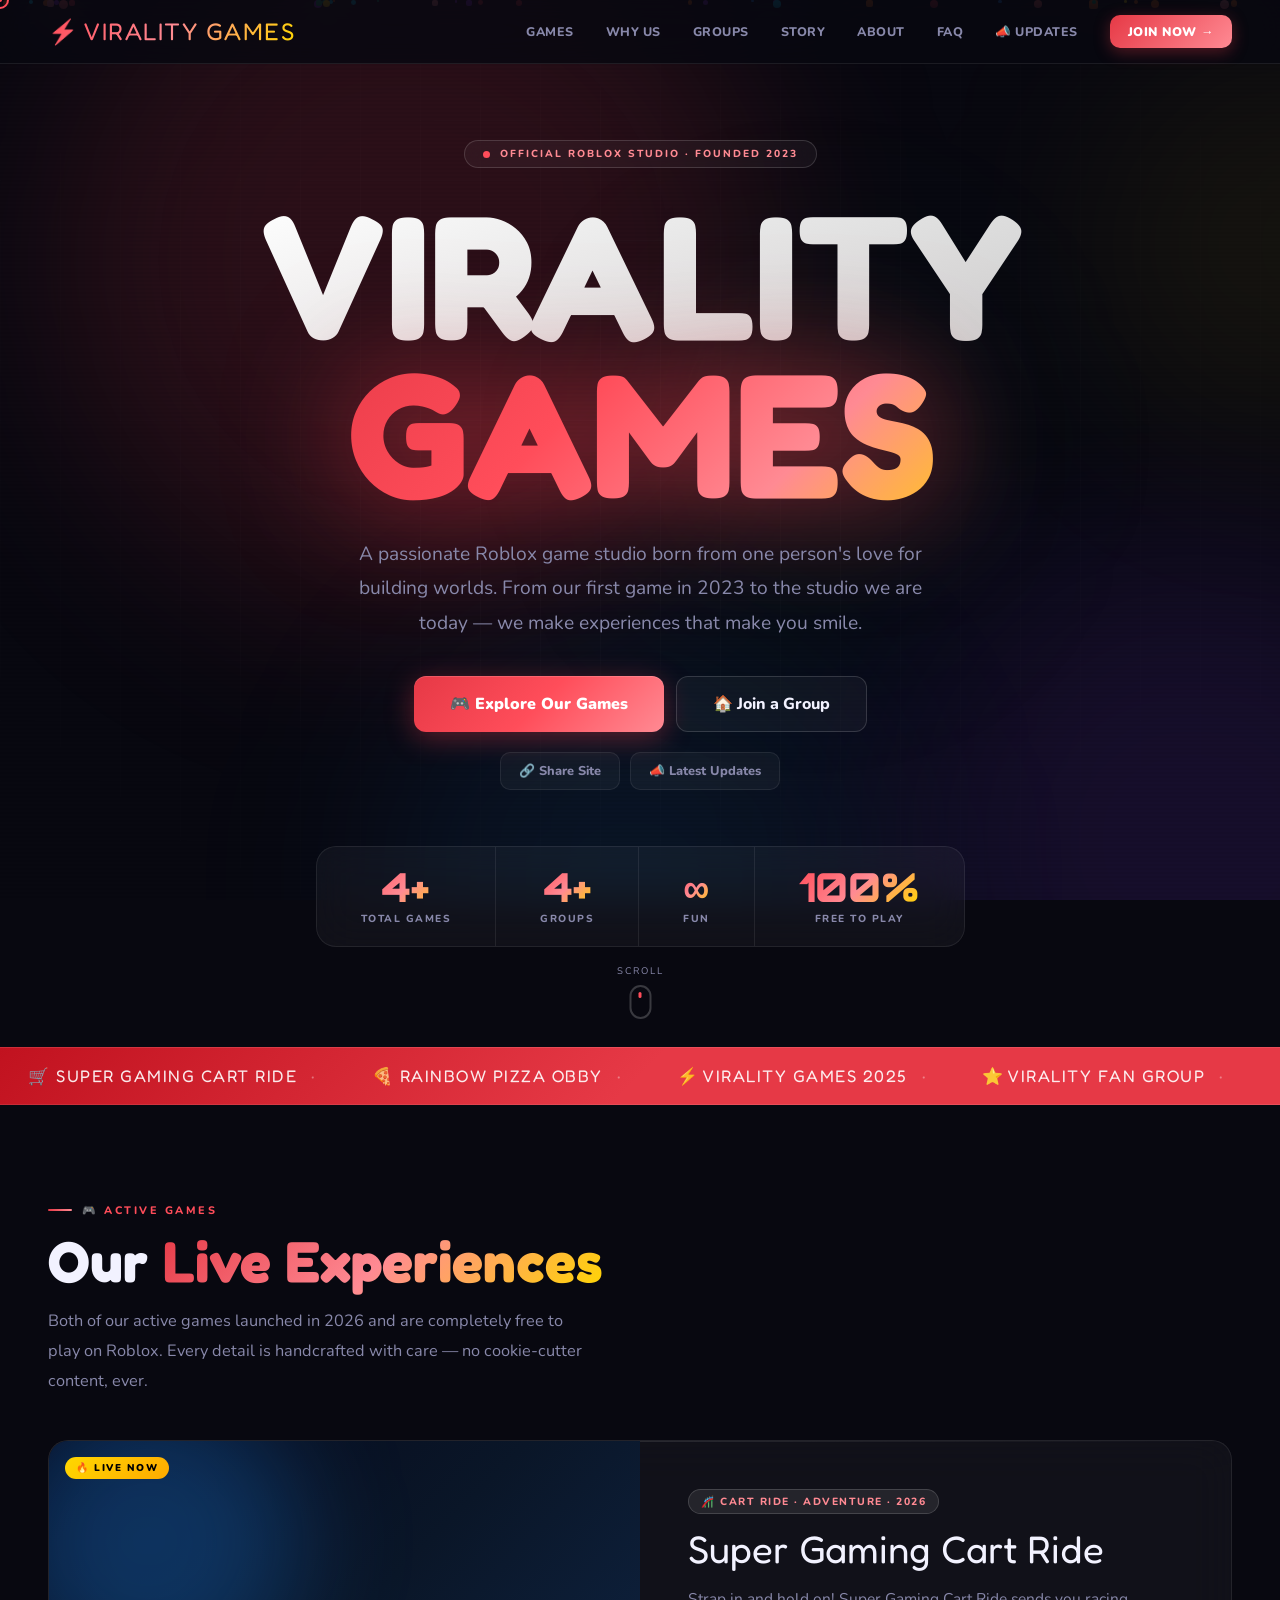
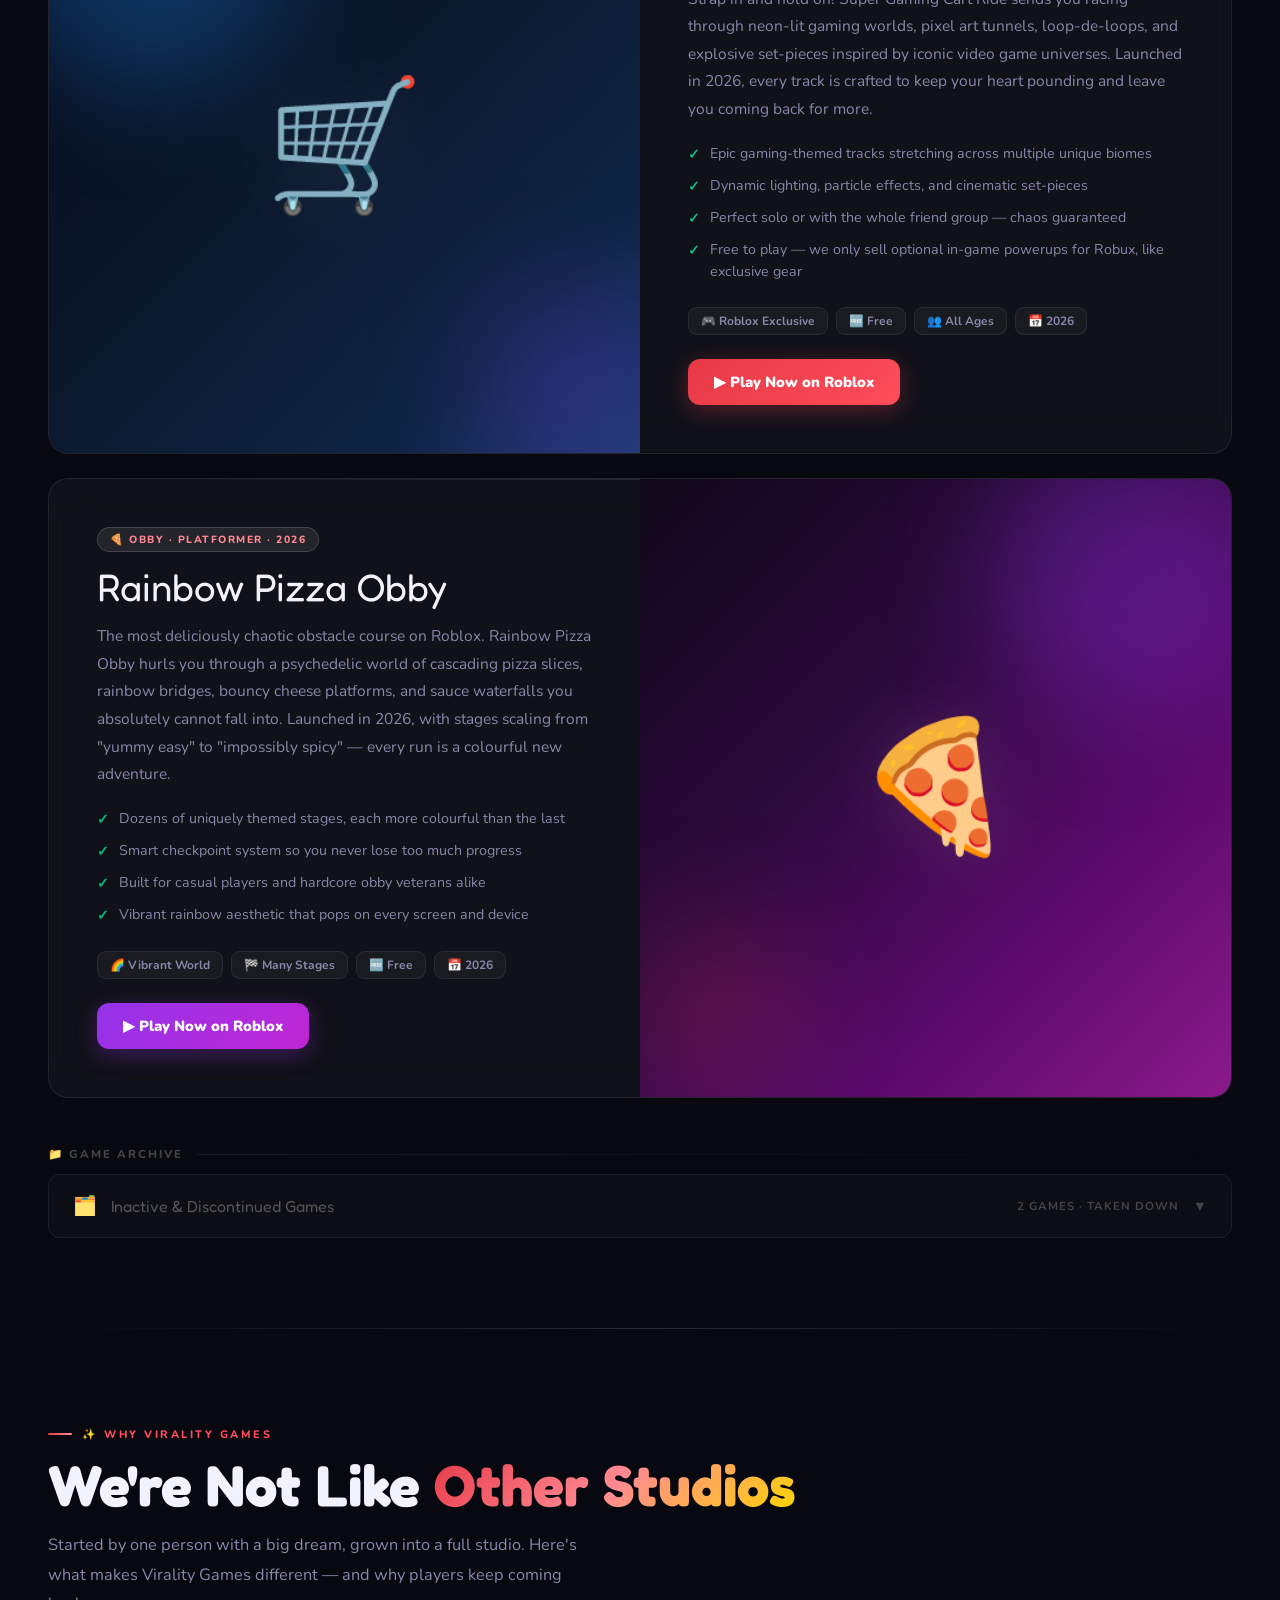
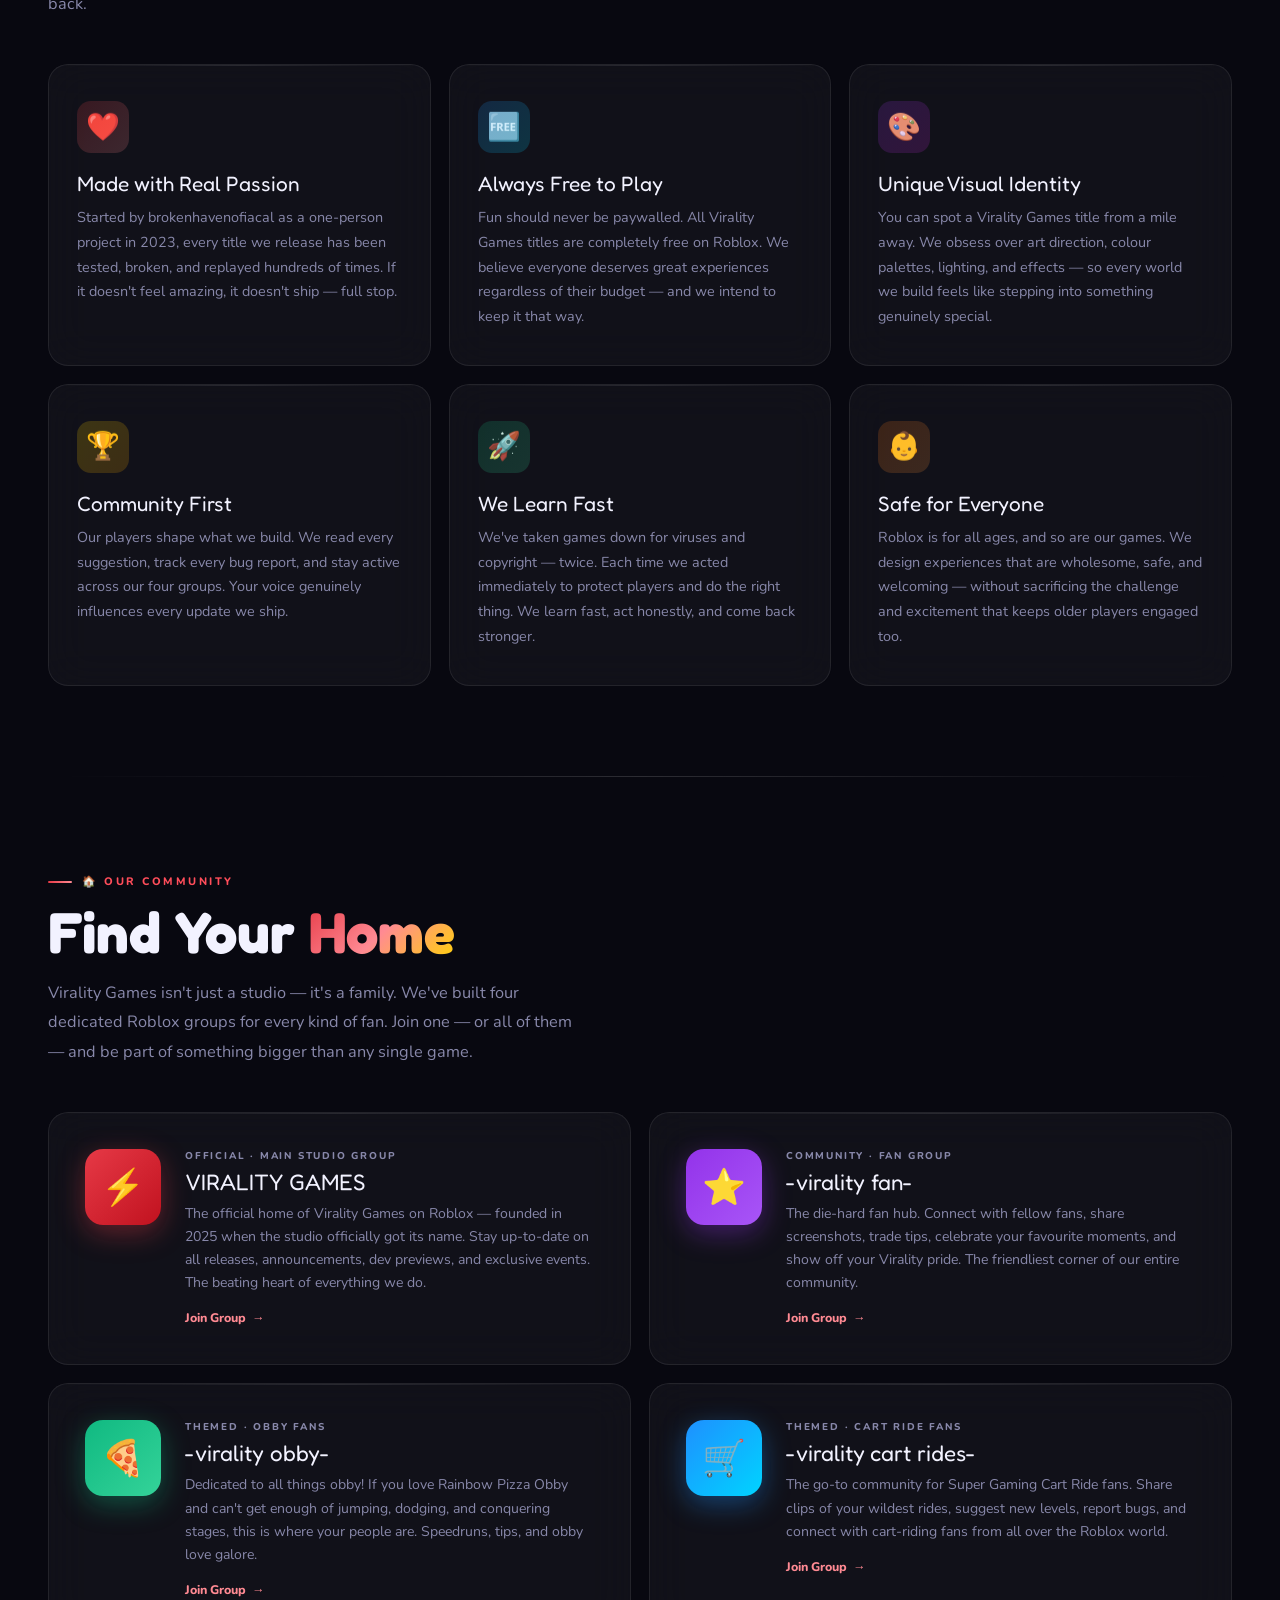
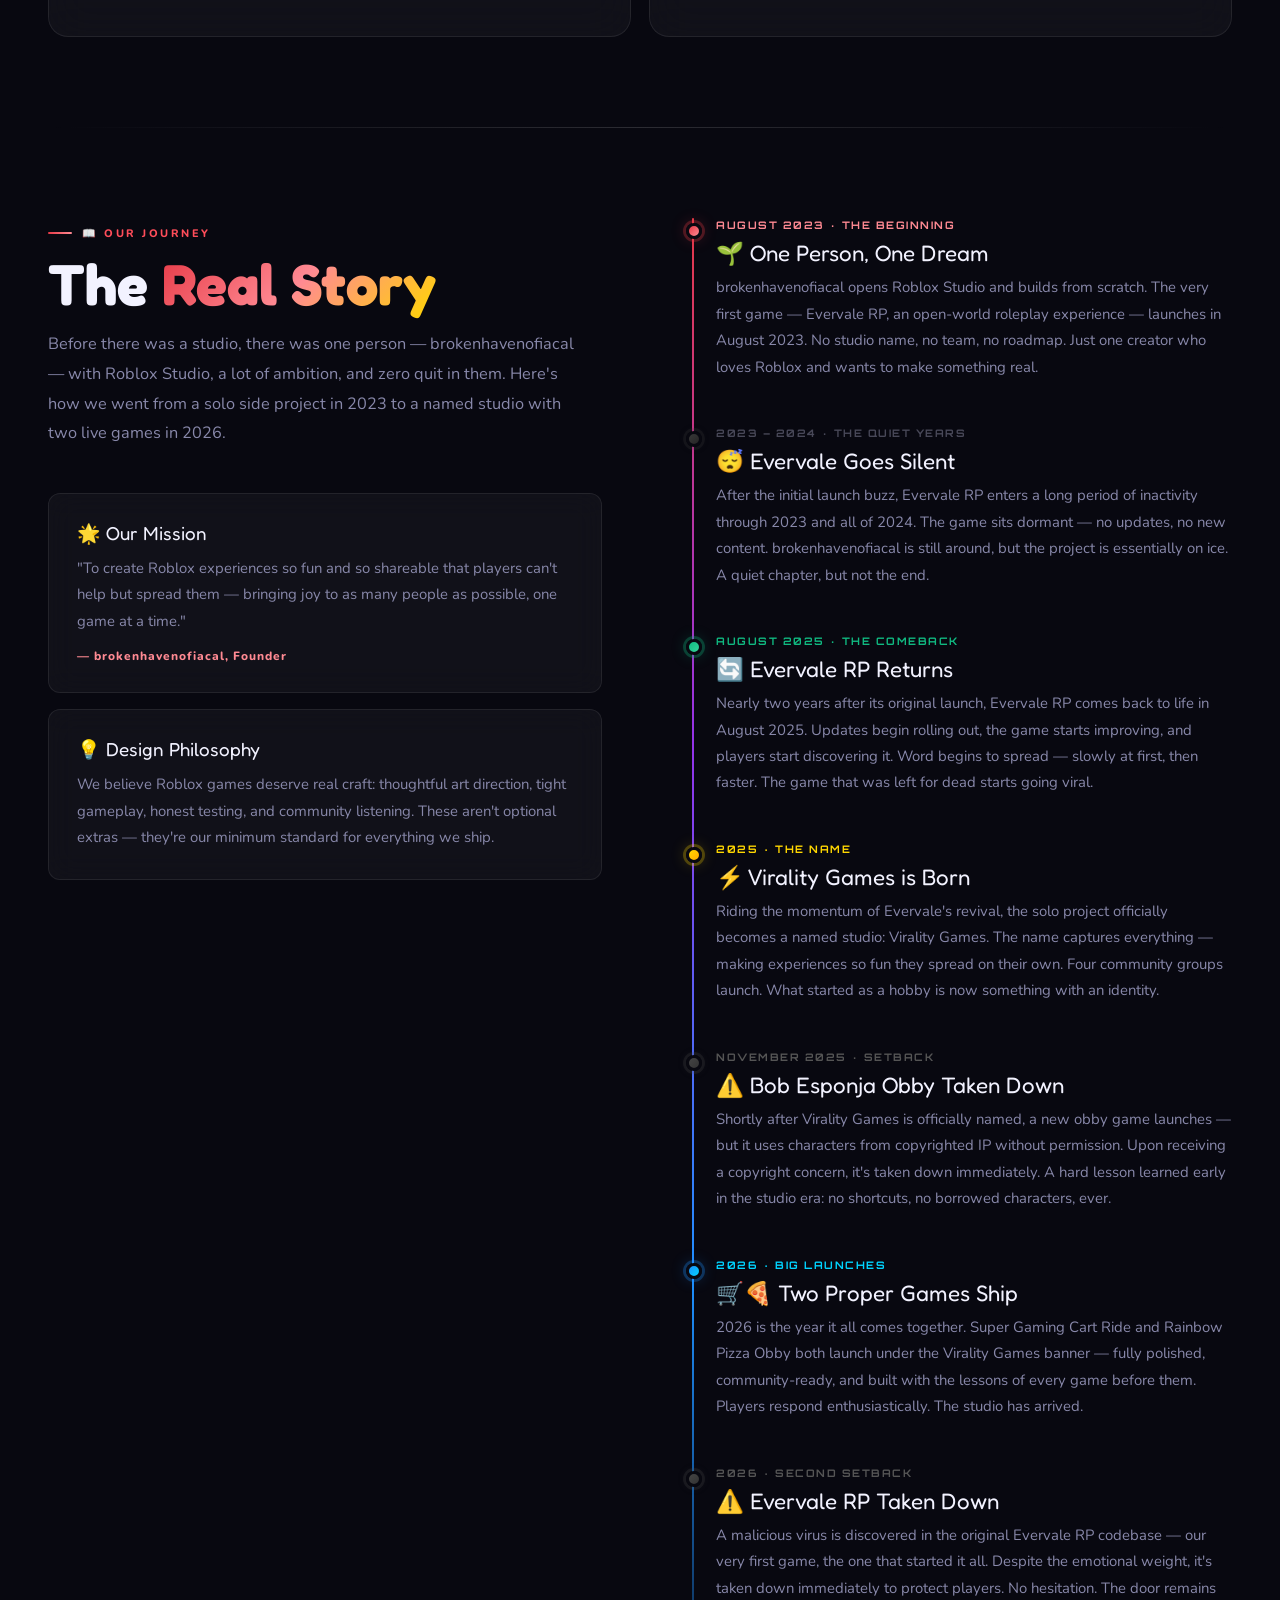
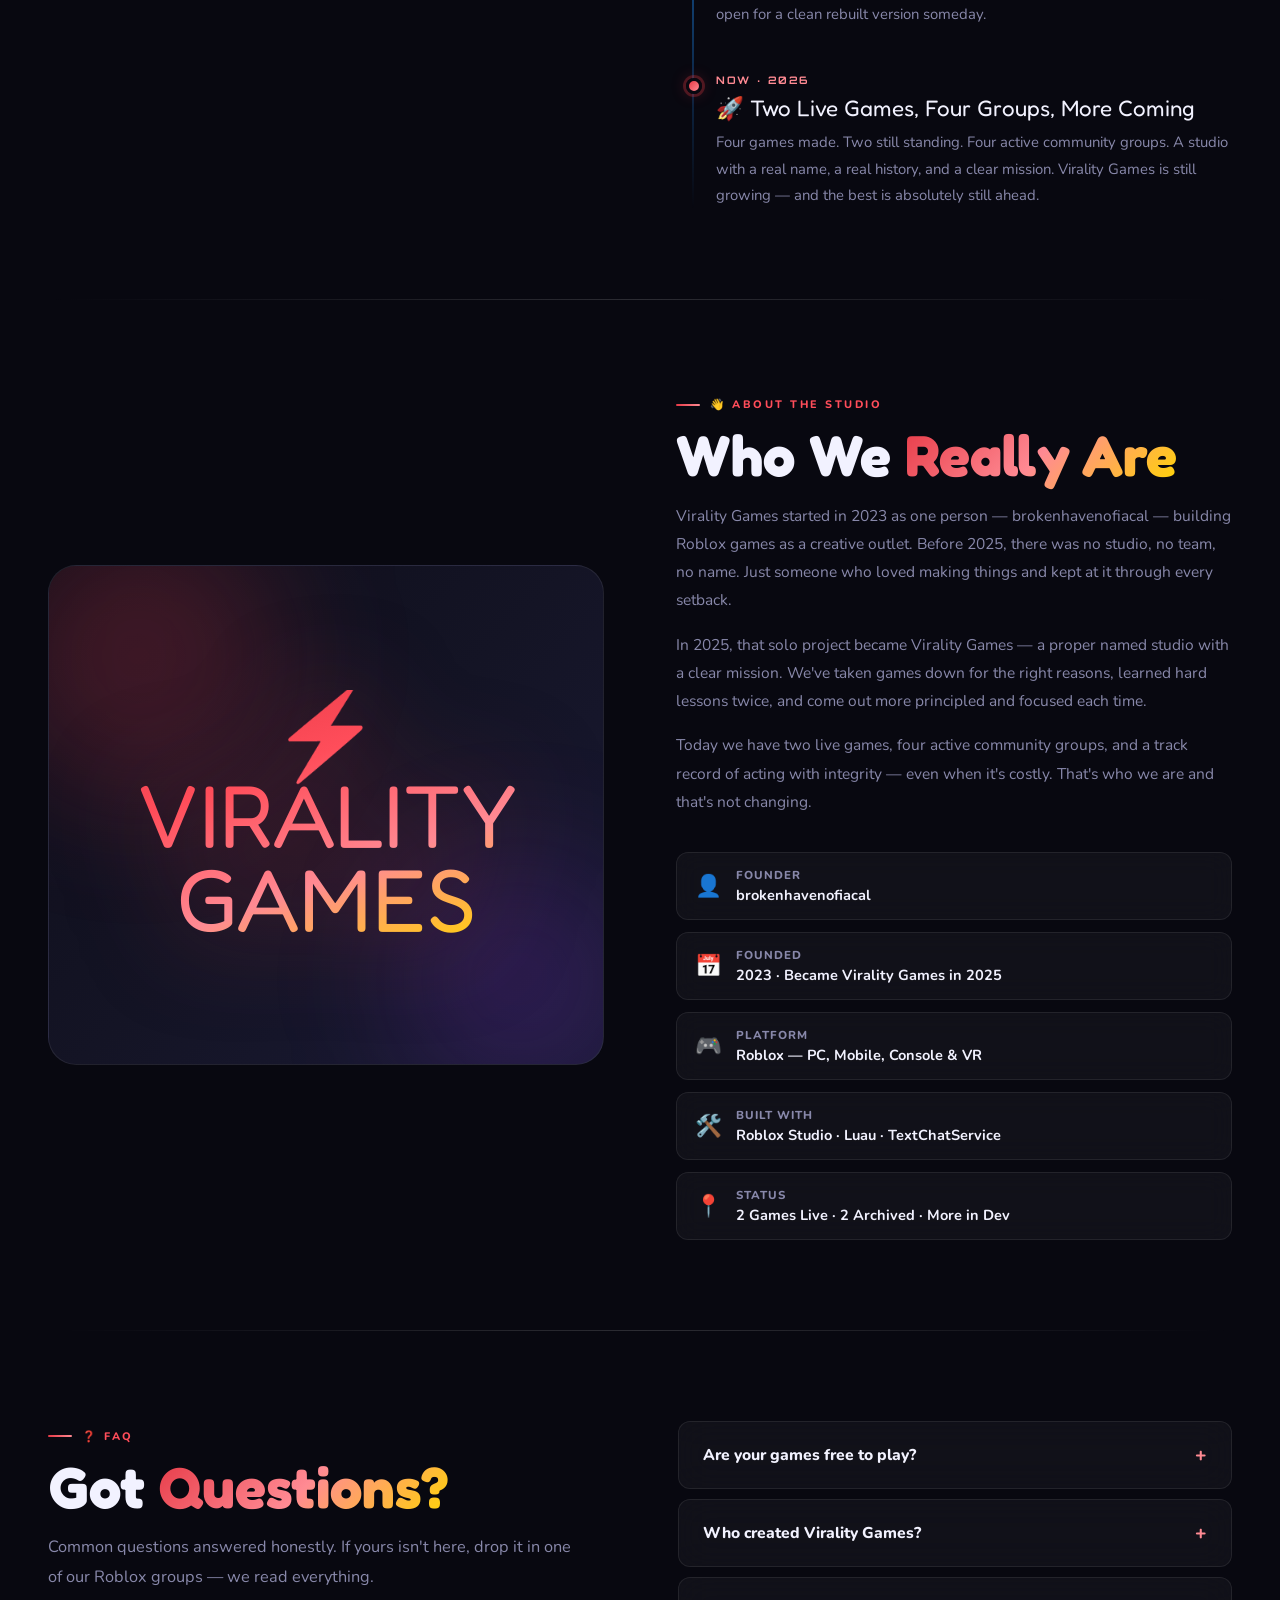
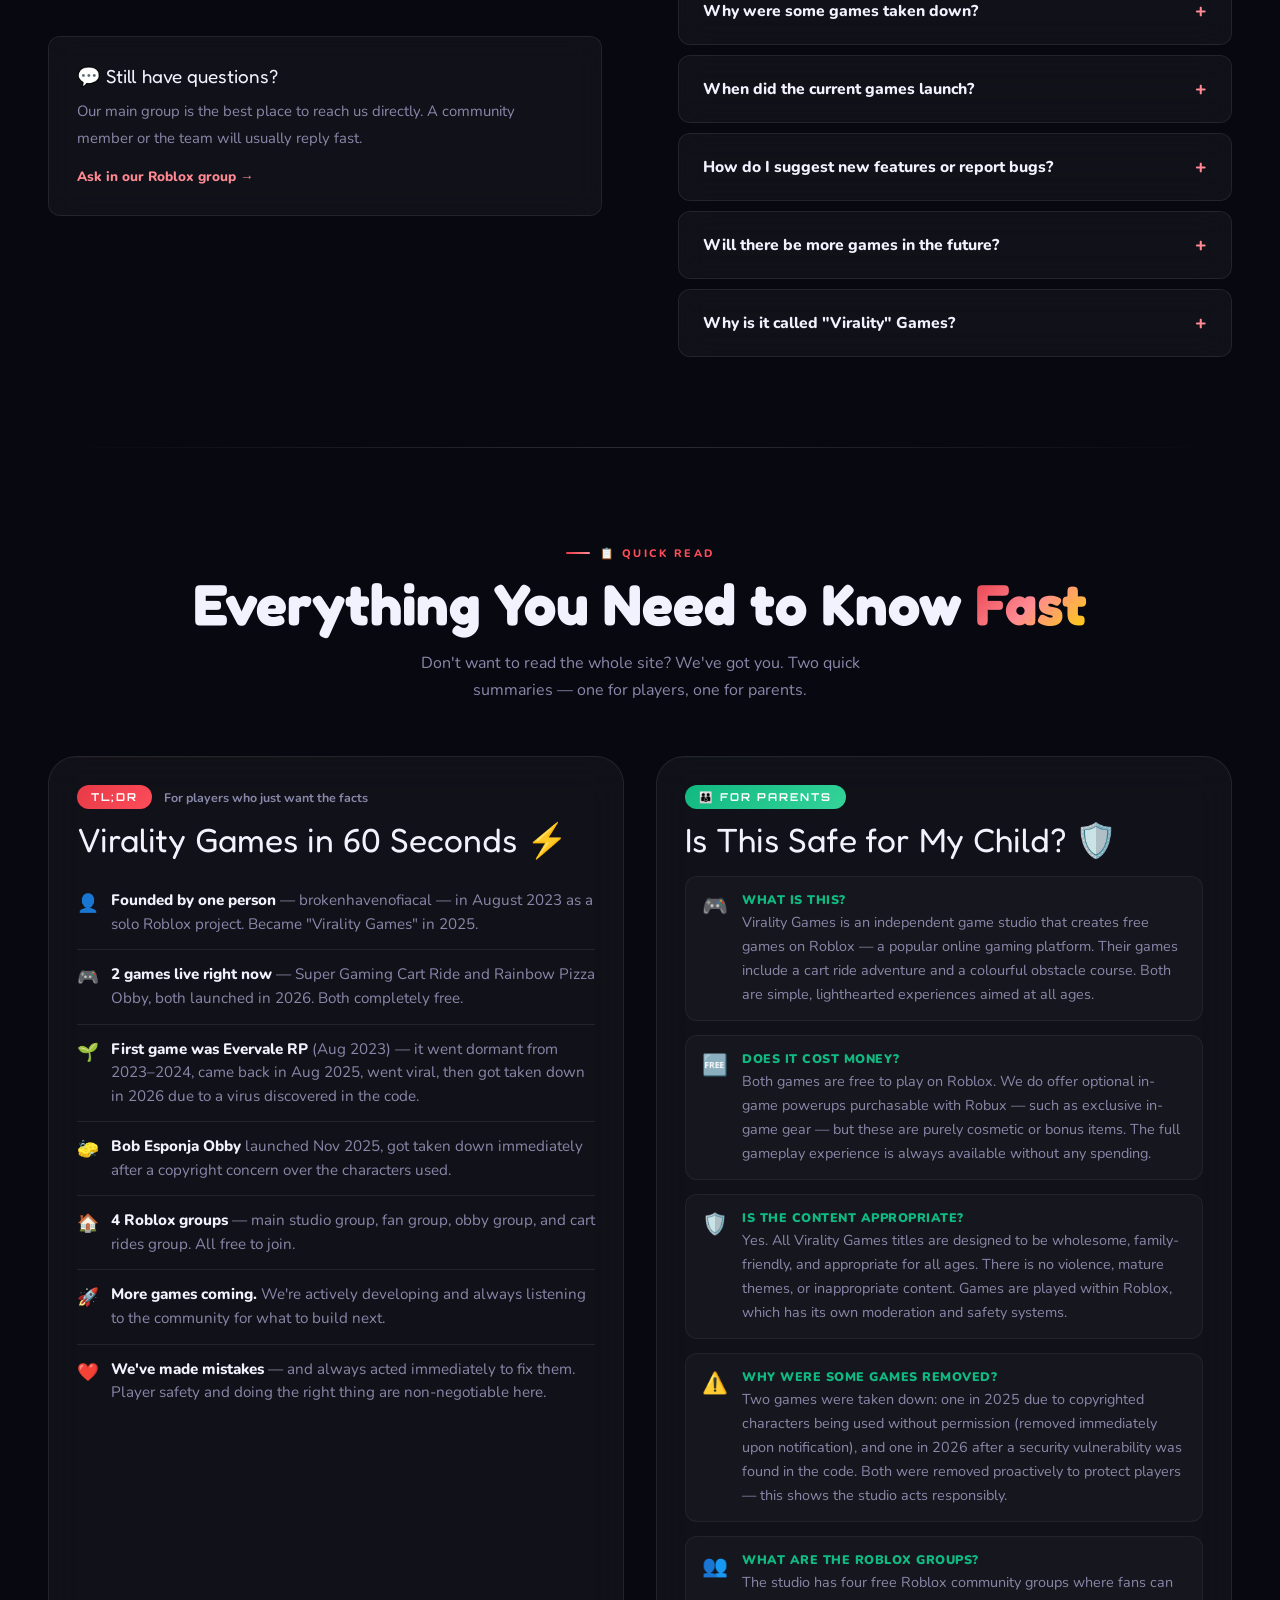
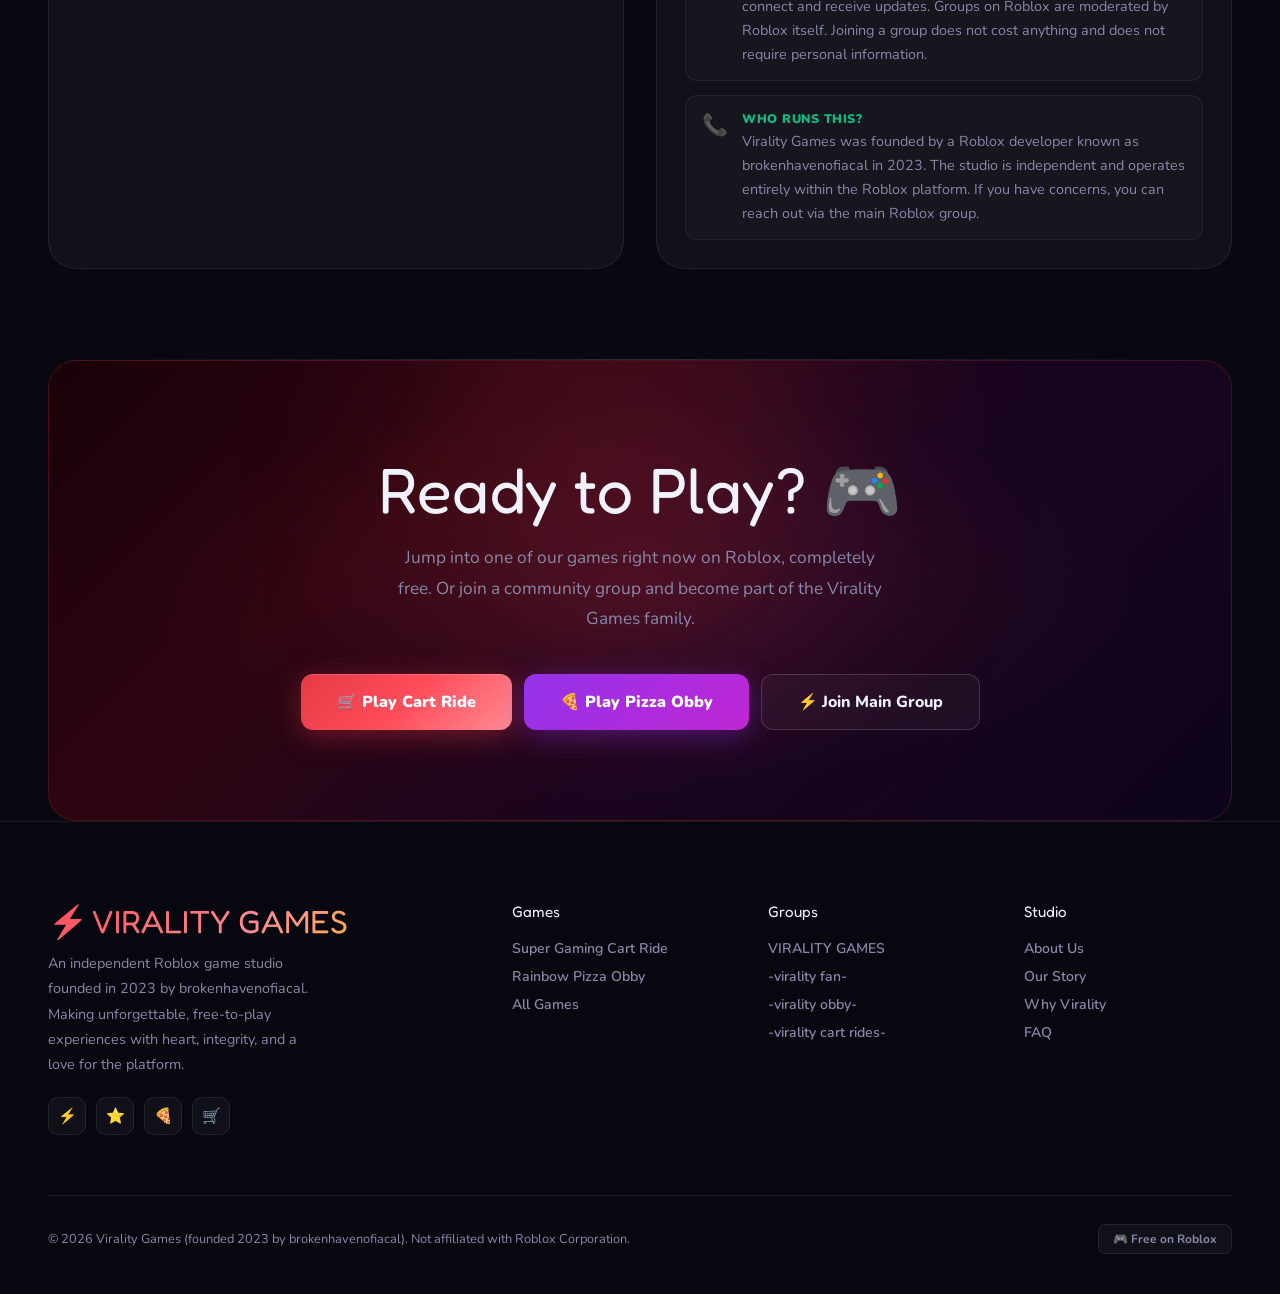
==== commit 6d10d5e6: "Revise meta tags for Open Graph and Twitter Updated Open Graph and Twitter meta tags for better SEO " ====
--- a/index.html
+++ b/index.html
@@ -20,8 +20,8 @@
 <!-- ═══ OPEN GRAPH (Facebook, Discord, Slack, etc.) ═══ -->
 <meta property="og:type" content="website">
 <meta property="og:site_name" content="Virality Games">
-<meta property="og:title" content="Virality Games — Free Roblox Games by brokenhavenofiacal">
-<meta property="og:description" content="Independent Roblox game studio founded in 2023. Play Super Gaming Cart Ride & Rainbow Pizza Obby — free on Roblox. 4 community groups and growing!">
+<meta property="og:title" content="Virality Games — Free Roblox Games on ROBLOX">
+<meta property="og:description" content="Independent Roblox game studio founded in 2023.">
 <meta property="og:url" content="https://virality-games.github.io/">
 <meta property="og:image" content="https://virality-games.github.io/og-image.png">
 <meta property="og:image:width" content="1200">
@@ -31,9 +31,9 @@
 
 <!-- ═══ TWITTER / X CARD ═══ -->
 <meta name="twitter:card" content="summary_large_image">
-<meta name="twitter:site" content="@VGamesRoblox">
+<meta name="twitter:site" content="@Viralitygamez">
 <meta name="twitter:title" content="Virality Games — Free Roblox Games">
-<meta name="twitter:description" content="Play Super Gaming Cart Ride & Rainbow Pizza Obby free on Roblox. Independent studio by brokenhavenofiacal, founded 2023.">
+<meta name="twitter:description" content="Play Super Gaming Cart Ride & Rainbow Pizza Obby free on Roblox.">
 <meta name="twitter:image" content="https://virality-games.github.io/og-image.png">
 <meta name="twitter:image:alt" content="Virality Games banner">
 
@@ -624,7 +624,7 @@
 <!-- ══ HERO ══ -->
 <div class="hero">
   <div class="hero-eyebrow"><span class="live-dot"></span>Official Roblox Studio · Founded 2023</div>
-  <h1 class="hero-title"><span class="w1">VIRALITY</span><span class="w2">GAMES</span></h1>
+  <h1 class="hero-title"><span class="w1">VIRALITY</span> <span class="w2">GAMES</span></h1>
   <p class="hero-sub">A passionate Roblox game studio born from one person's love for building worlds. From our first game in 2023 to the studio we are today — we make experiences that make you smile.</p>
   <div class="hero-ctas">
     <a href="#games" class="btn-primary">🎮 Explore Our Games</a>
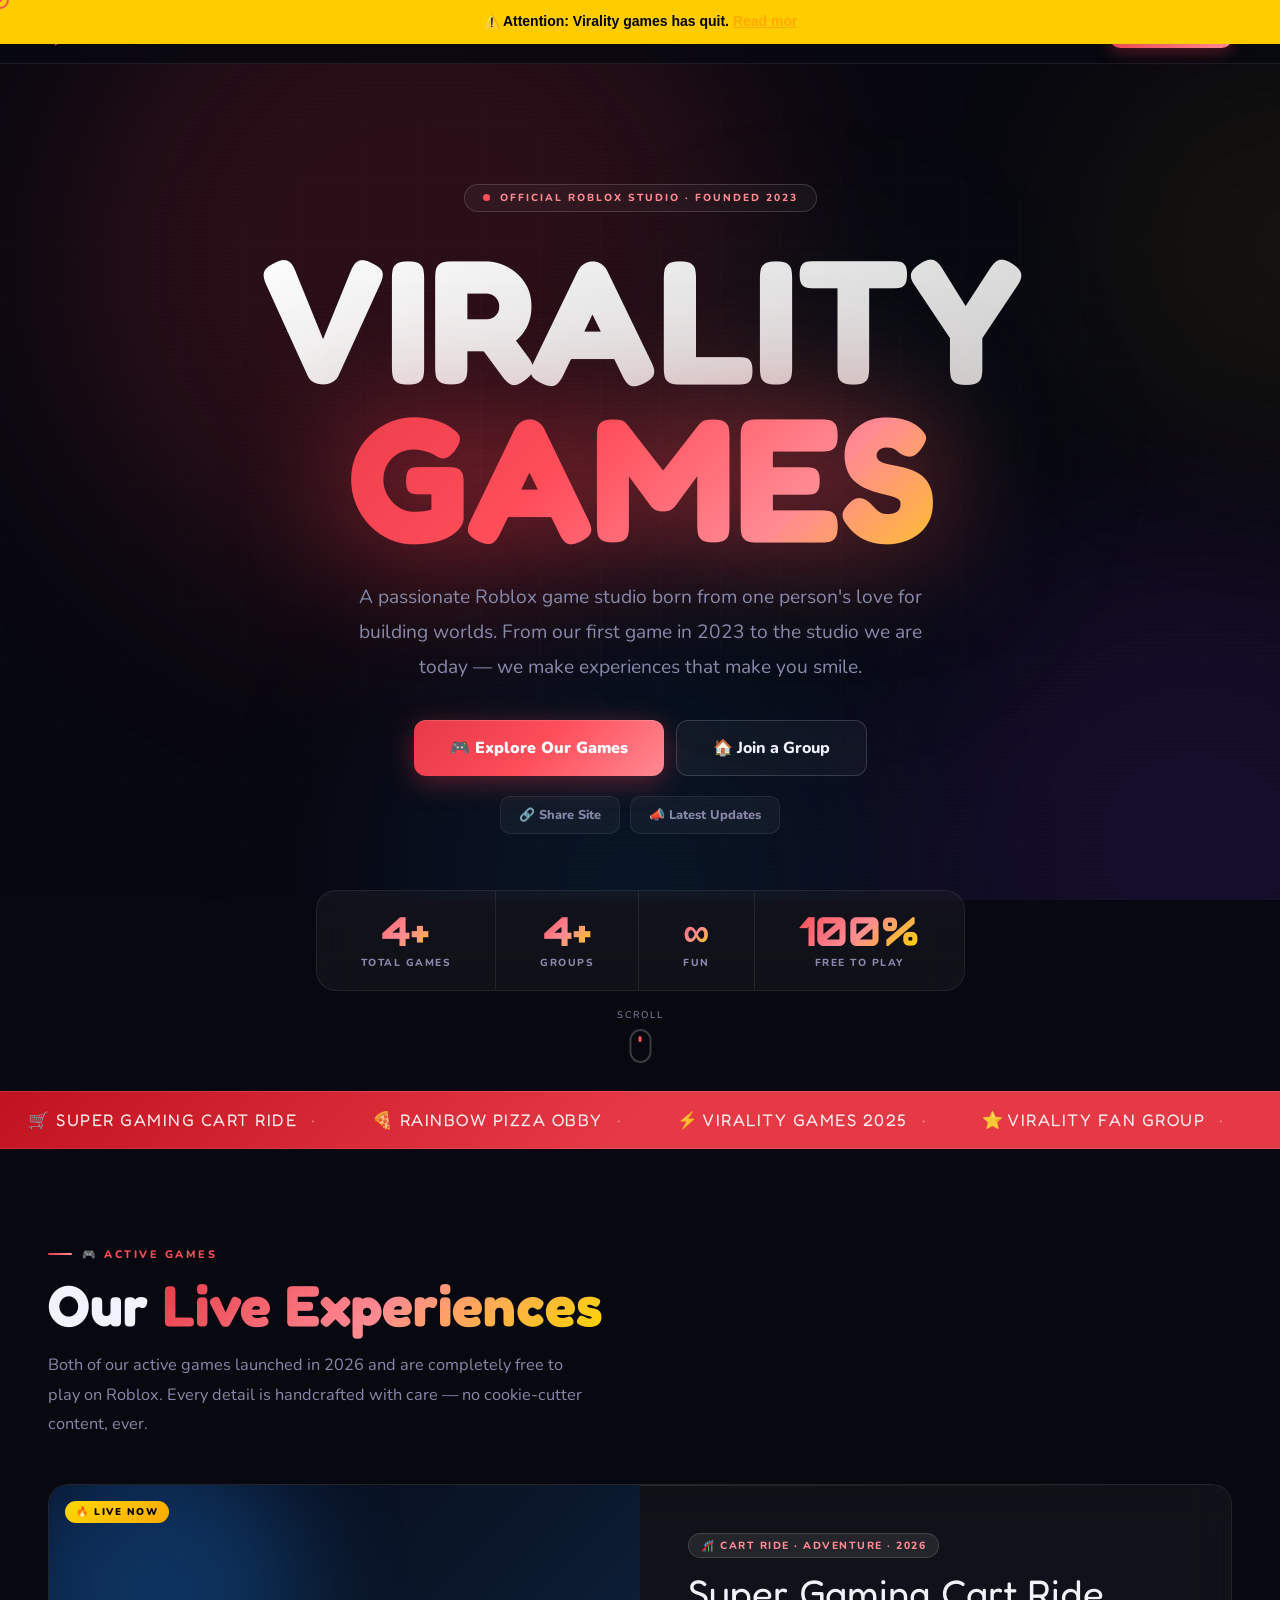
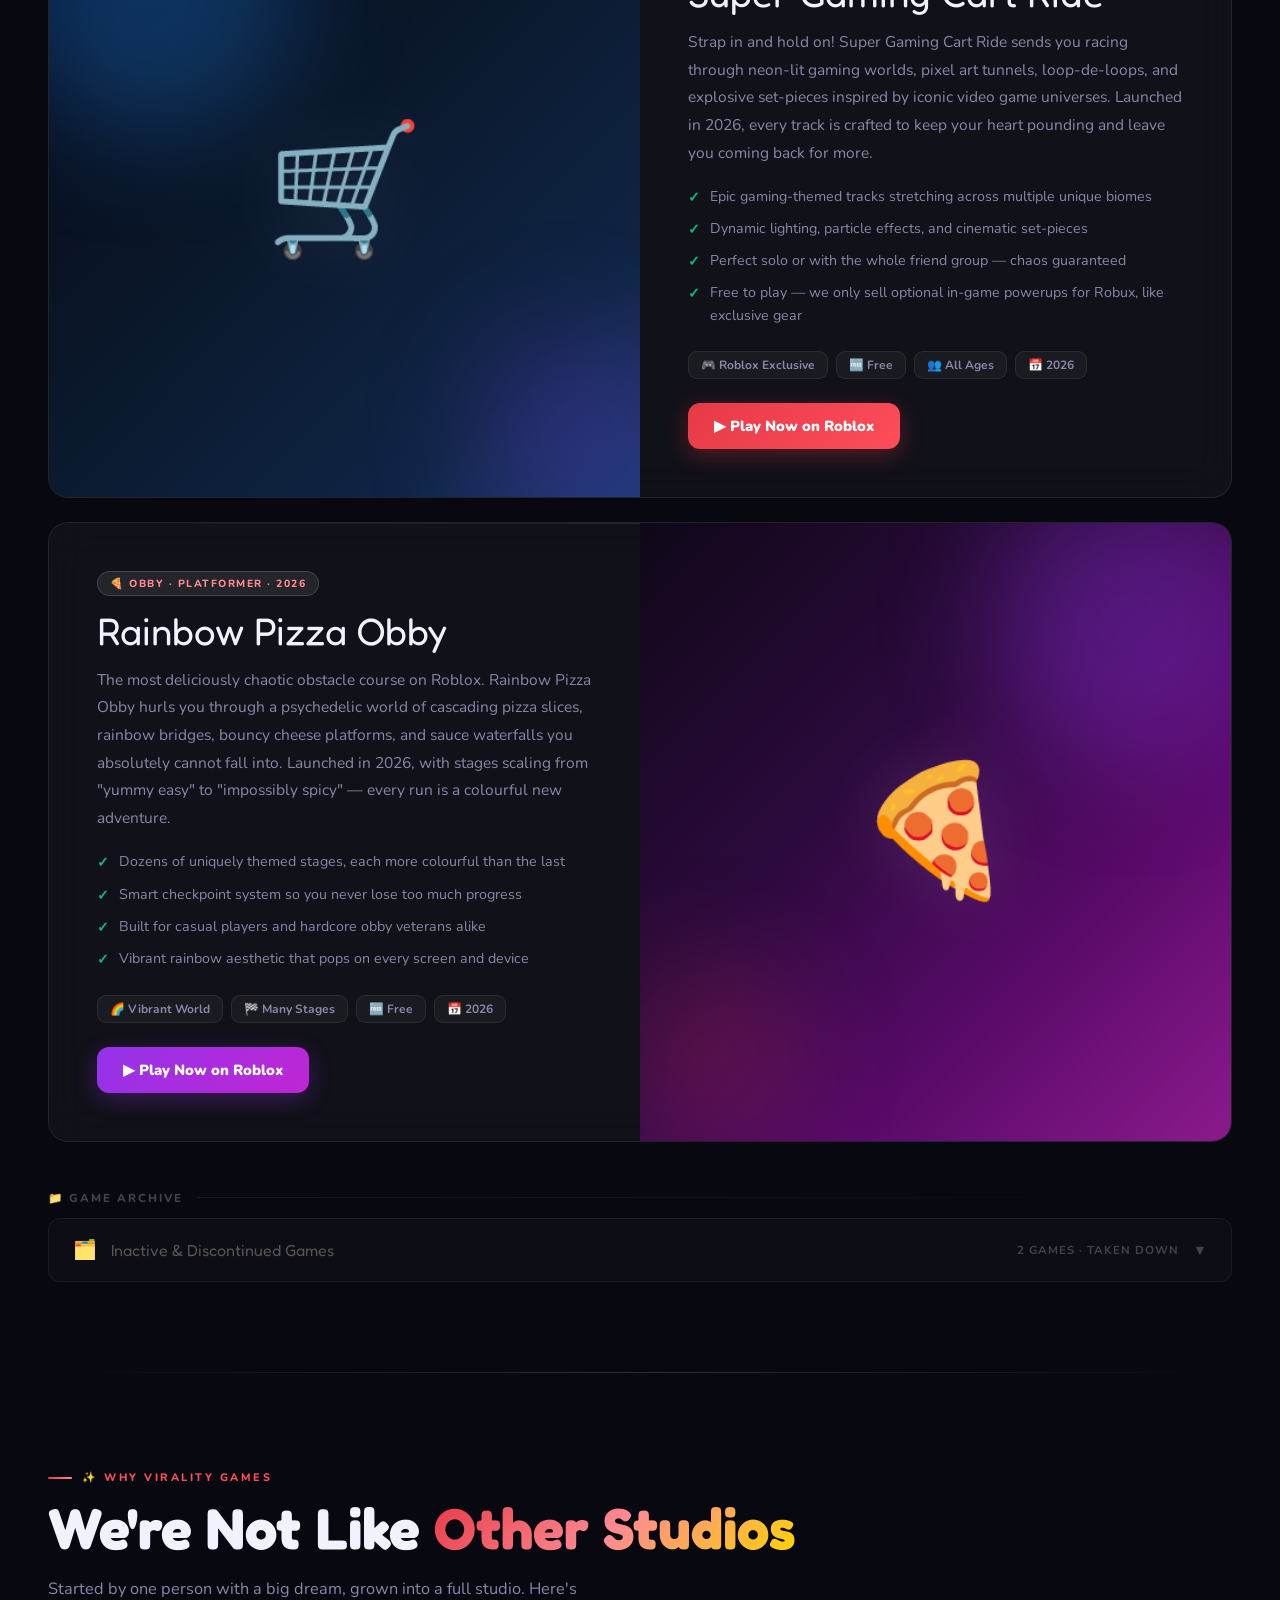
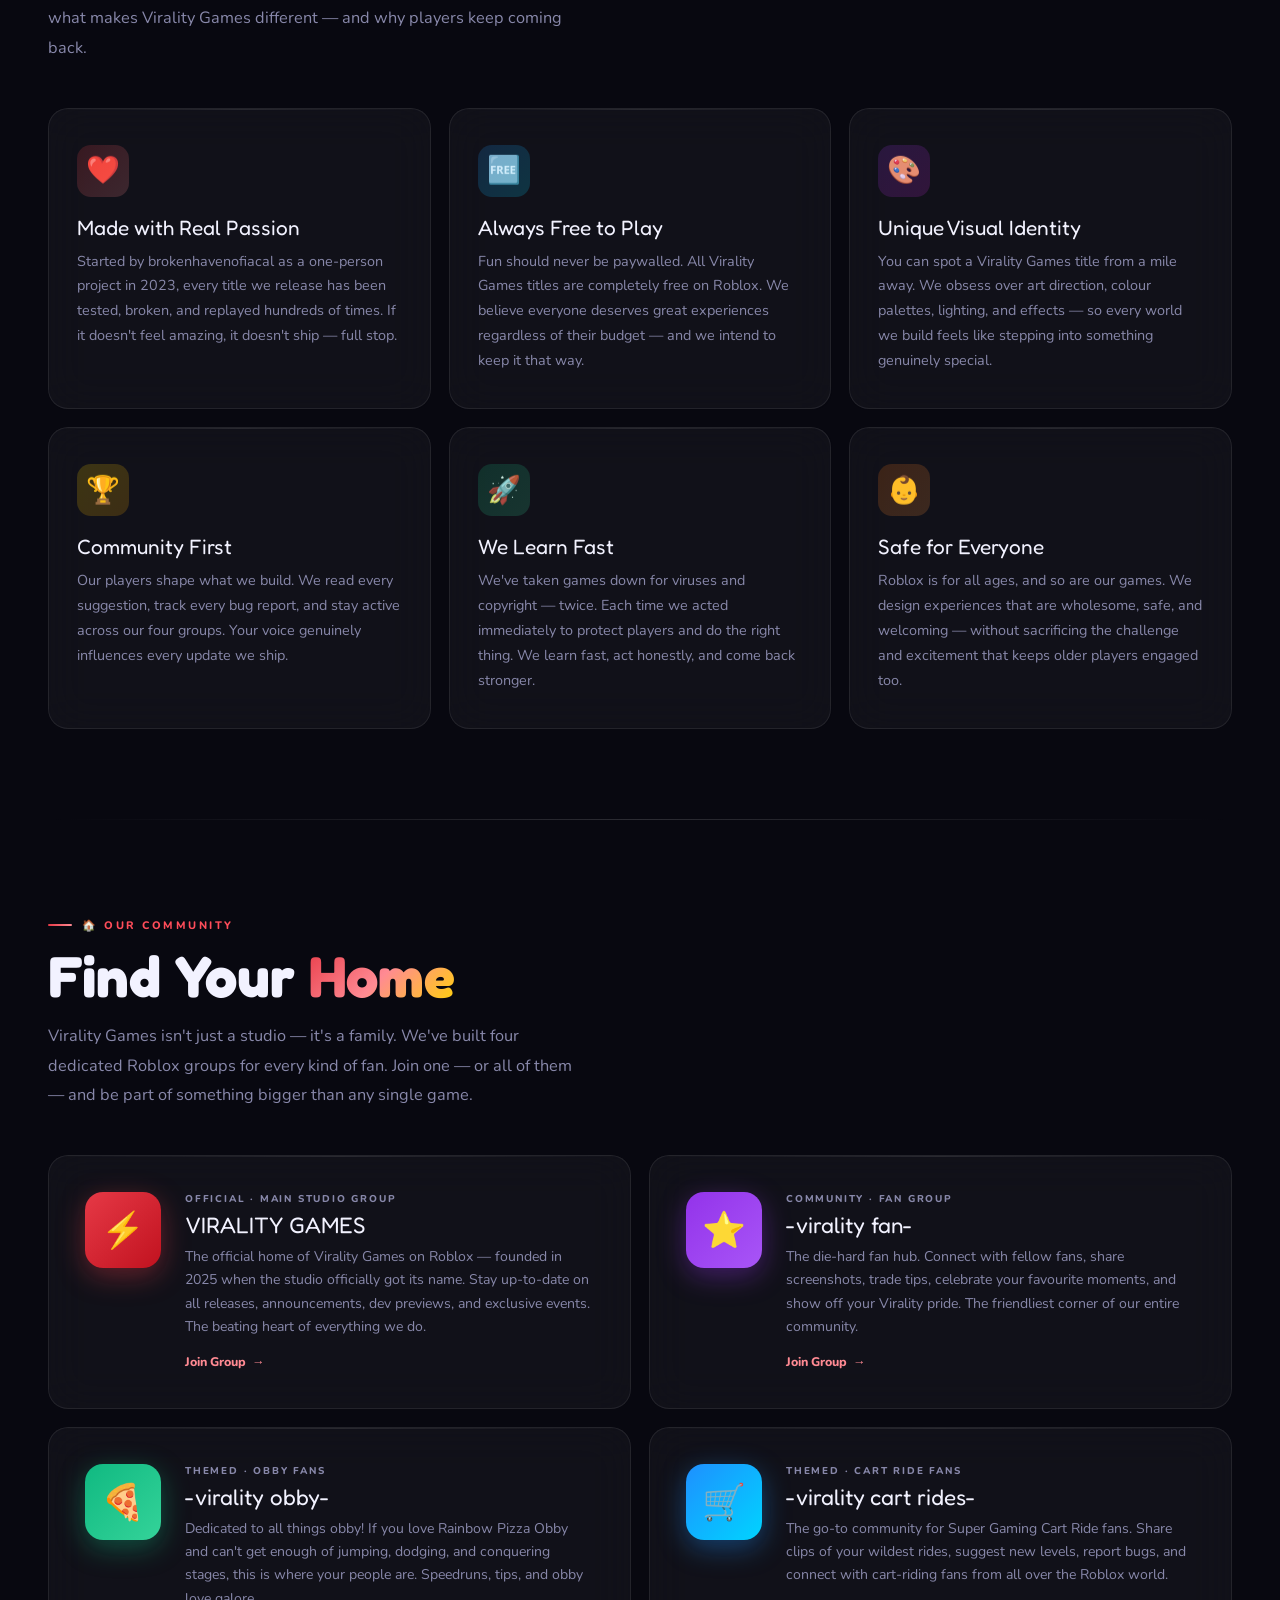
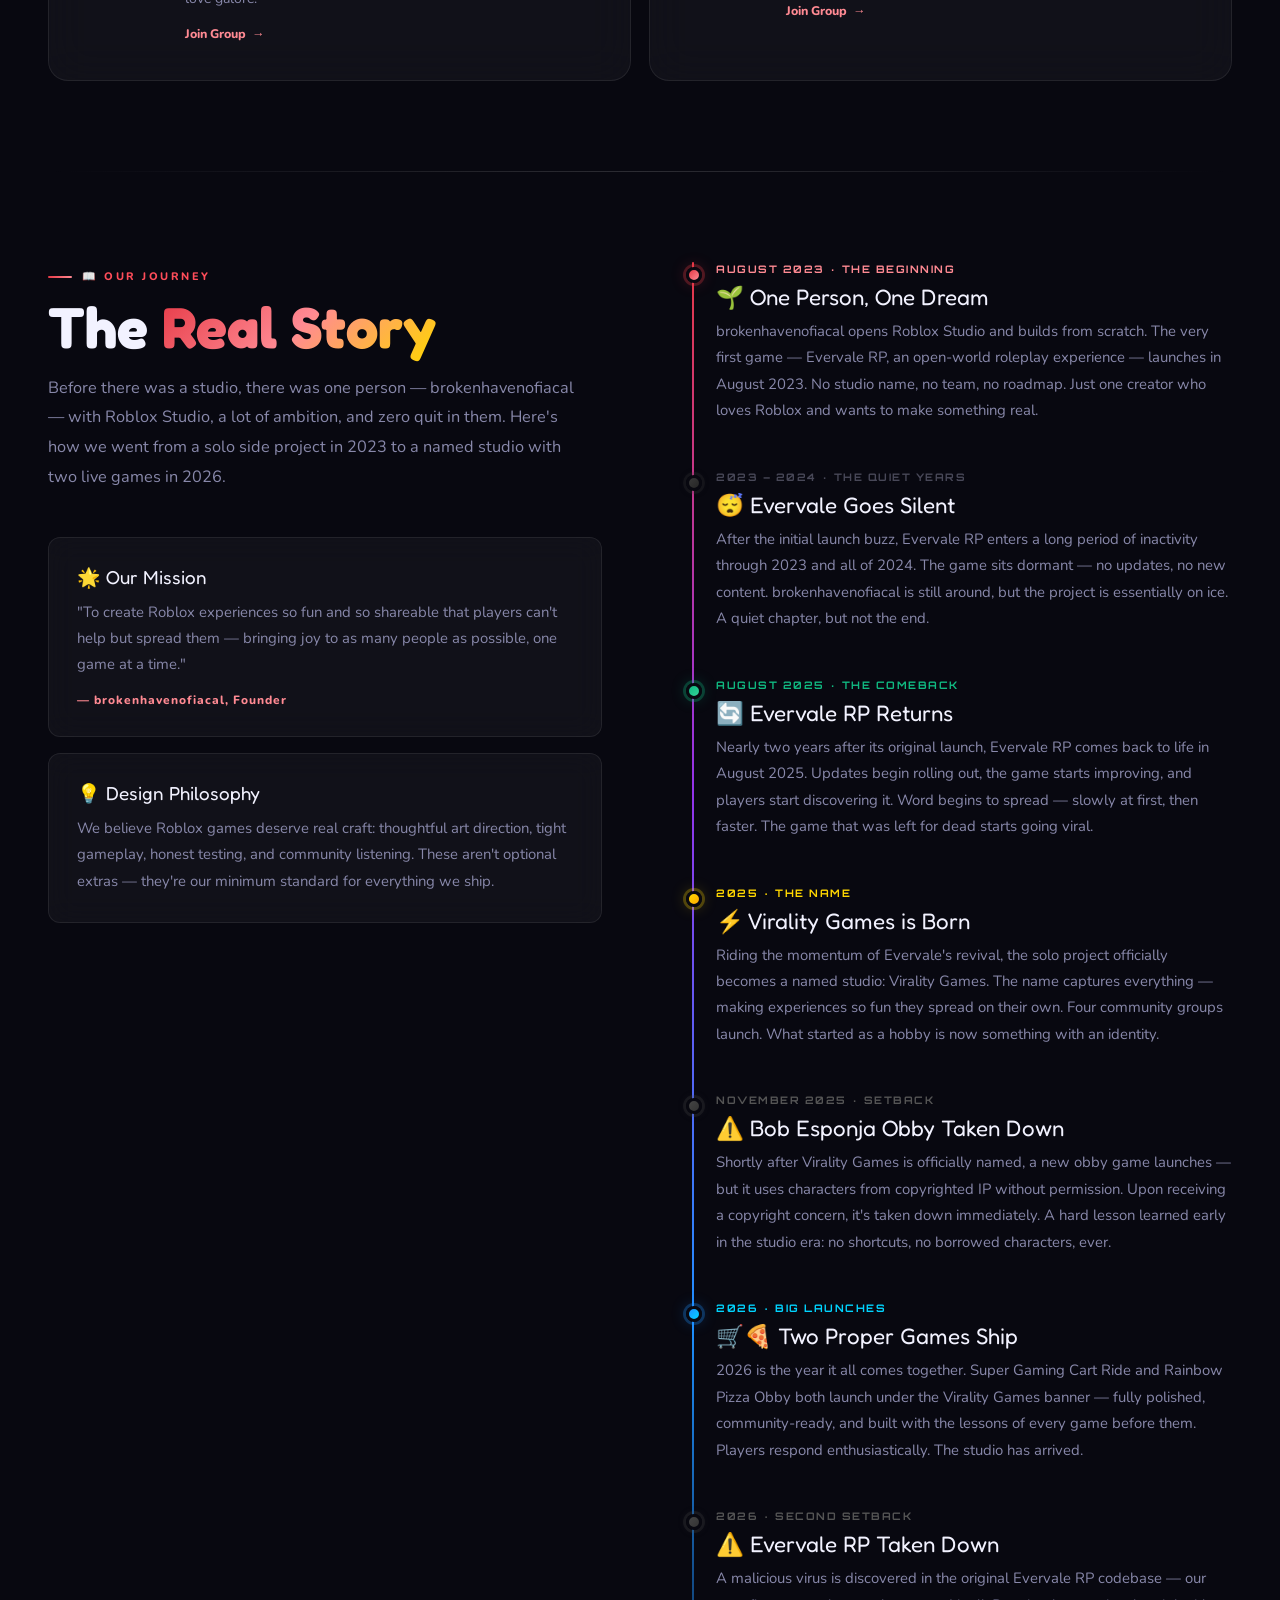
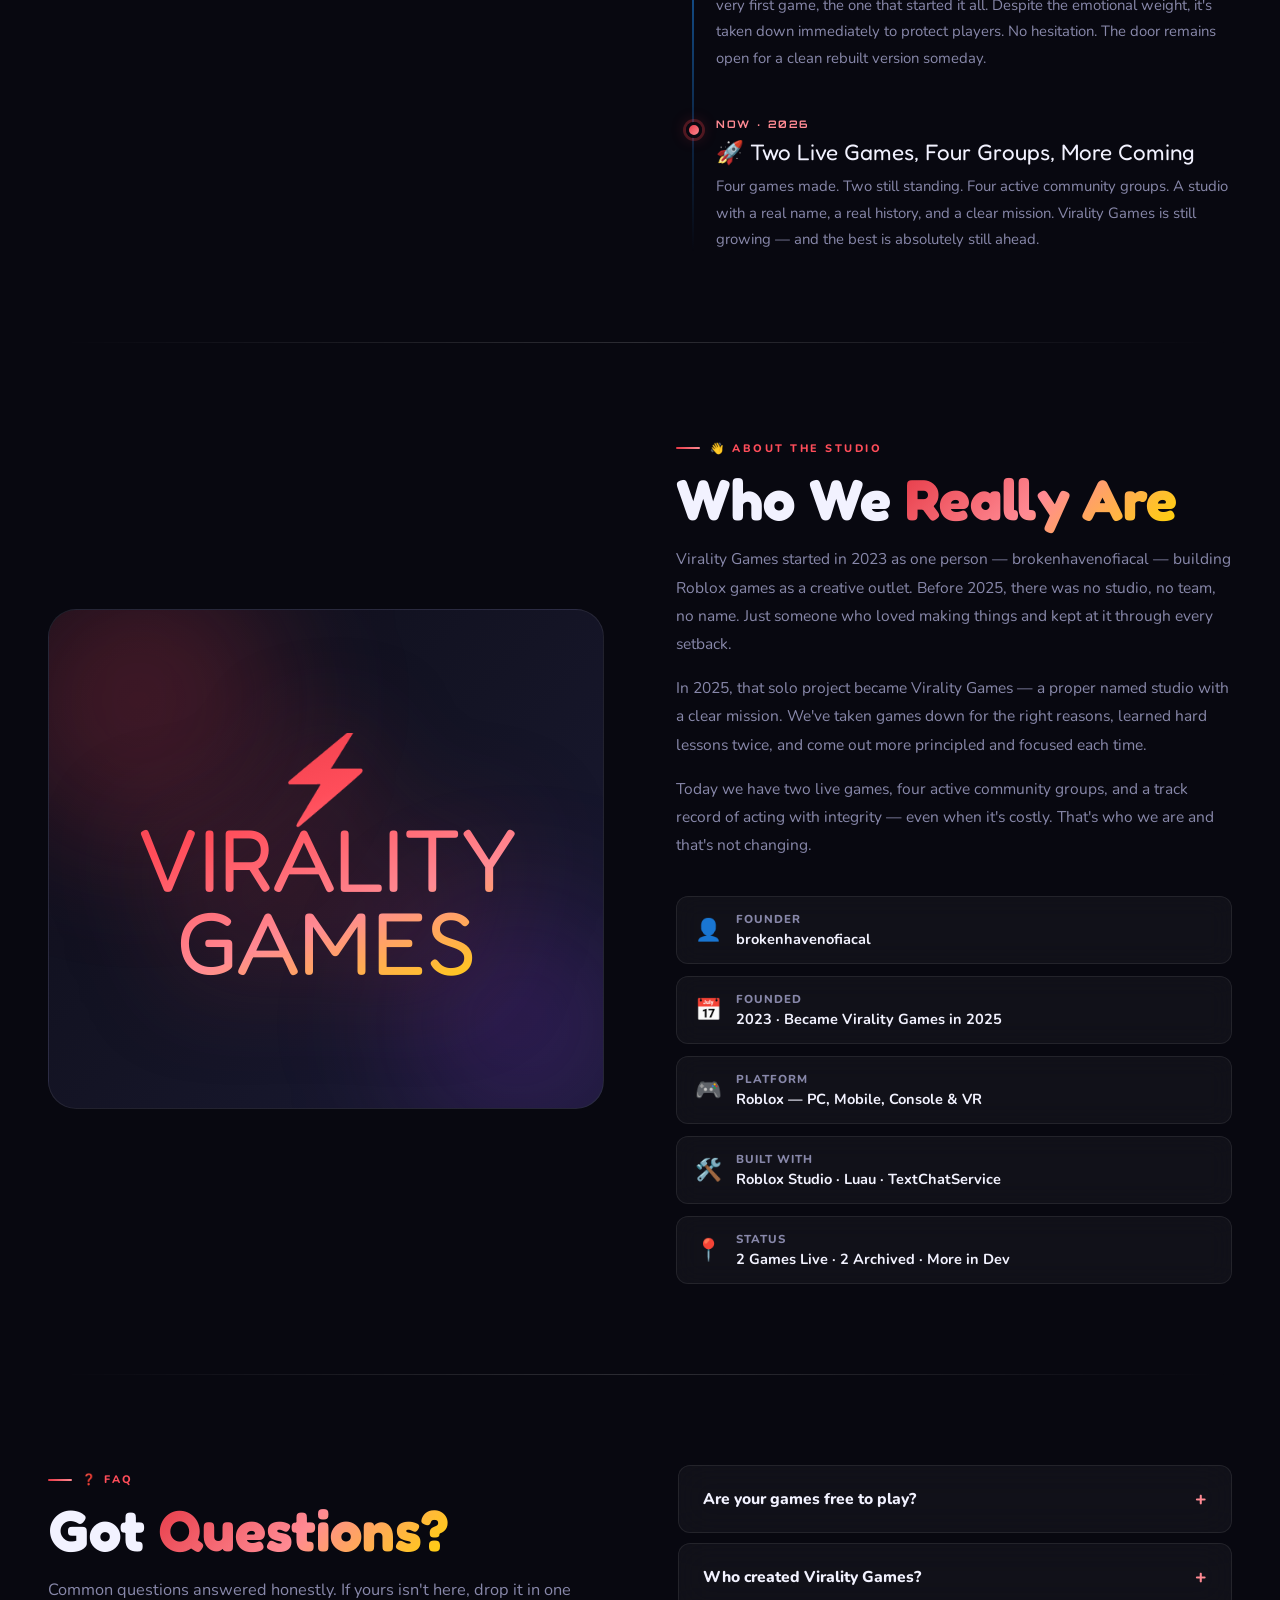
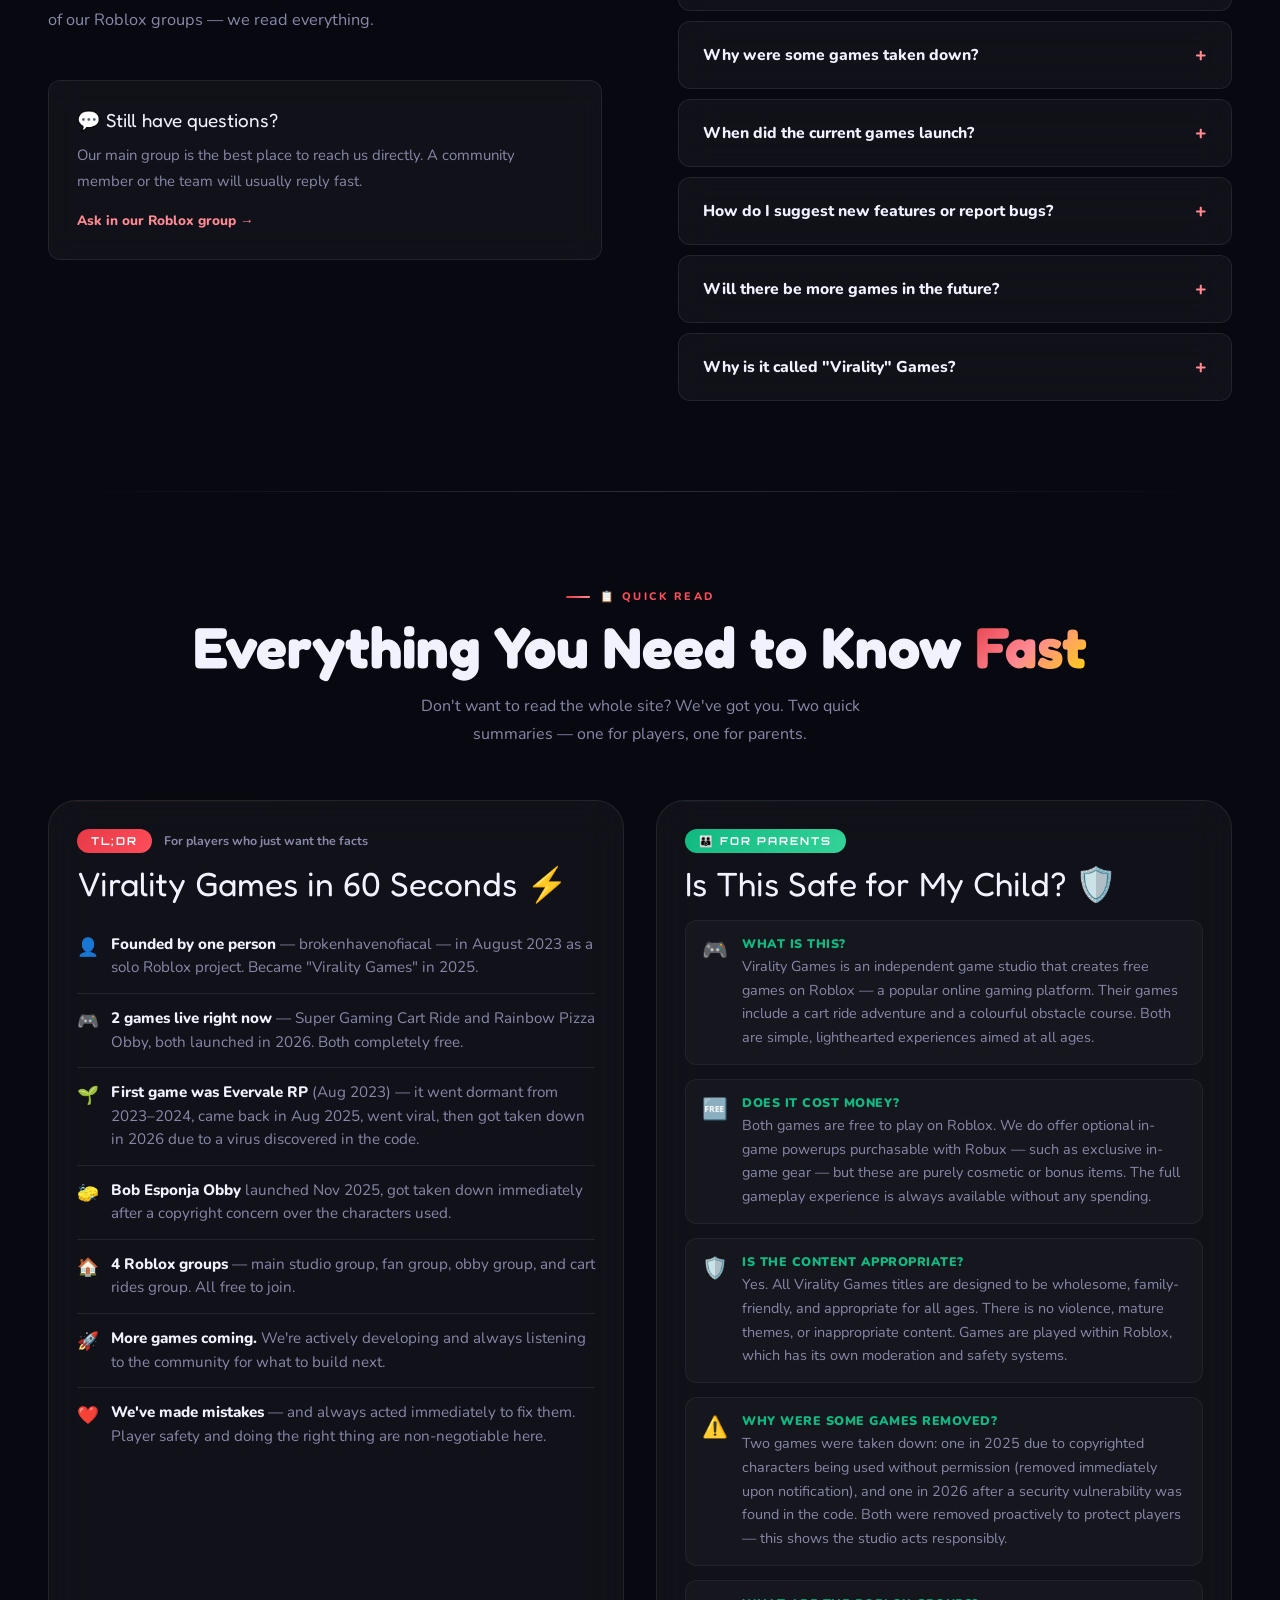
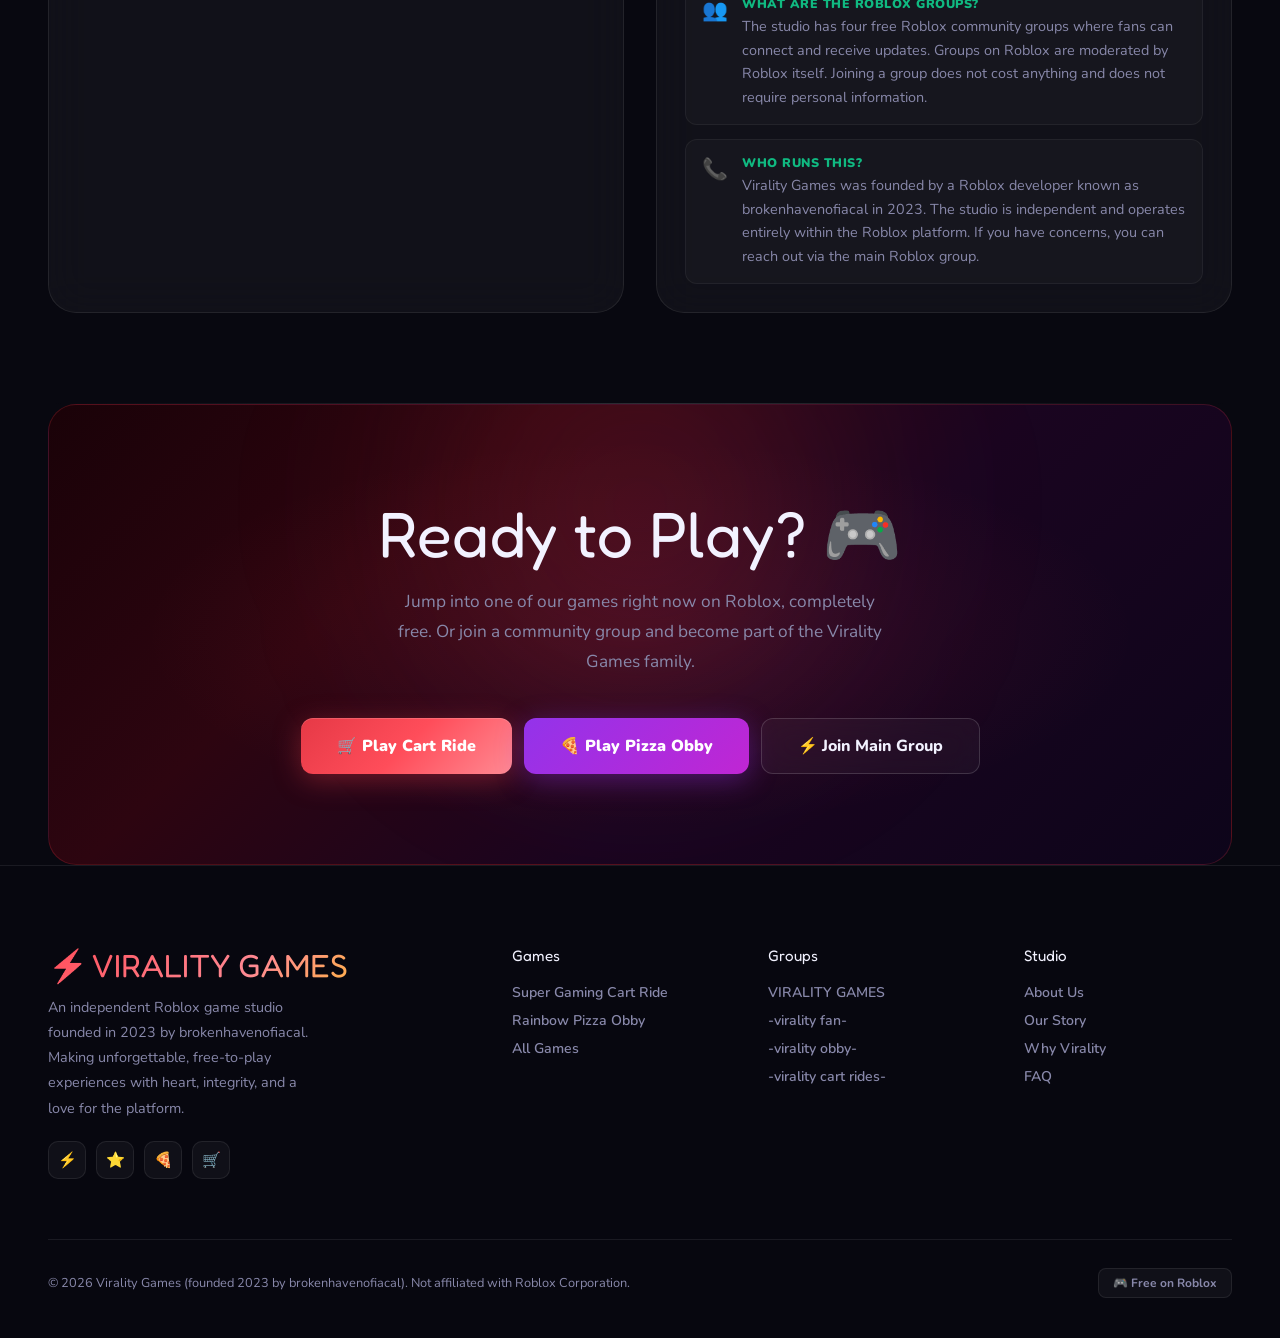
==== commit 7526124a: "Add sticky banner for Virality games closure notice Added a sticky banner to notify users about the " ====
--- a/index.html
+++ b/index.html
@@ -562,6 +562,29 @@
 .konami-title{font-family:'Fredoka One',cursive;font-size:clamp(2rem,6vw,3.5rem);background:linear-gradient(135deg,var(--gold),var(--gold2));-webkit-background-clip:text;-webkit-text-fill-color:transparent;background-clip:text;}
 .konami-sub{color:var(--dim);font-size:1rem;max-width:420px;line-height:1.7;}
 .konami-close{margin-top:12px;padding:12px 28px;border-radius:12px;background:linear-gradient(135deg,var(--red),var(--red2));color:#fff;font-family:'Nunito',sans-serif;font-weight:900;font-size:.95rem;border:none;cursor:pointer;}
+
+
+
+  .simple-banner {
+    position: -webkit-sticky; 
+    position: sticky;         
+    top: 0;
+    margin: 0;                
+    width: 100%;
+    background-color: #ffcc00; 
+    color: #000000;            
+    text-align: center;
+    
+    /* Mobile Improvements */
+    padding: 12px 15px;       /* Adds a bit more finger-friendly padding and side breathing room */
+    box-sizing: border-box;   /* CRITICAL: Prevents the padding from making the banner wider than the phone screen */
+    
+    font-family: sans-serif;
+    font-size: 14px;          /* Clean and readable on small screens */
+    line-height: 1.4;         /* Prevents text overlap if the announcement wraps to 2 lines on a phone */
+    font-weight: bold;
+    z-index: 999; 
+}
 </style>
 </head>
 <body>
@@ -594,6 +617,9 @@
 </div>
 
 <!-- ══ NAV ══ -->
+<div class="simple-banner">
+    ⚠️ Attention: Virality games has quit.  <a href="updates.html" style="color:var(--gold2)!important;">Read mor</a>
+</div>
 <nav>
   <a href="#" class="nav-logo">⚡ VIRALITY GAMES</a>
   <div class="nav-links">
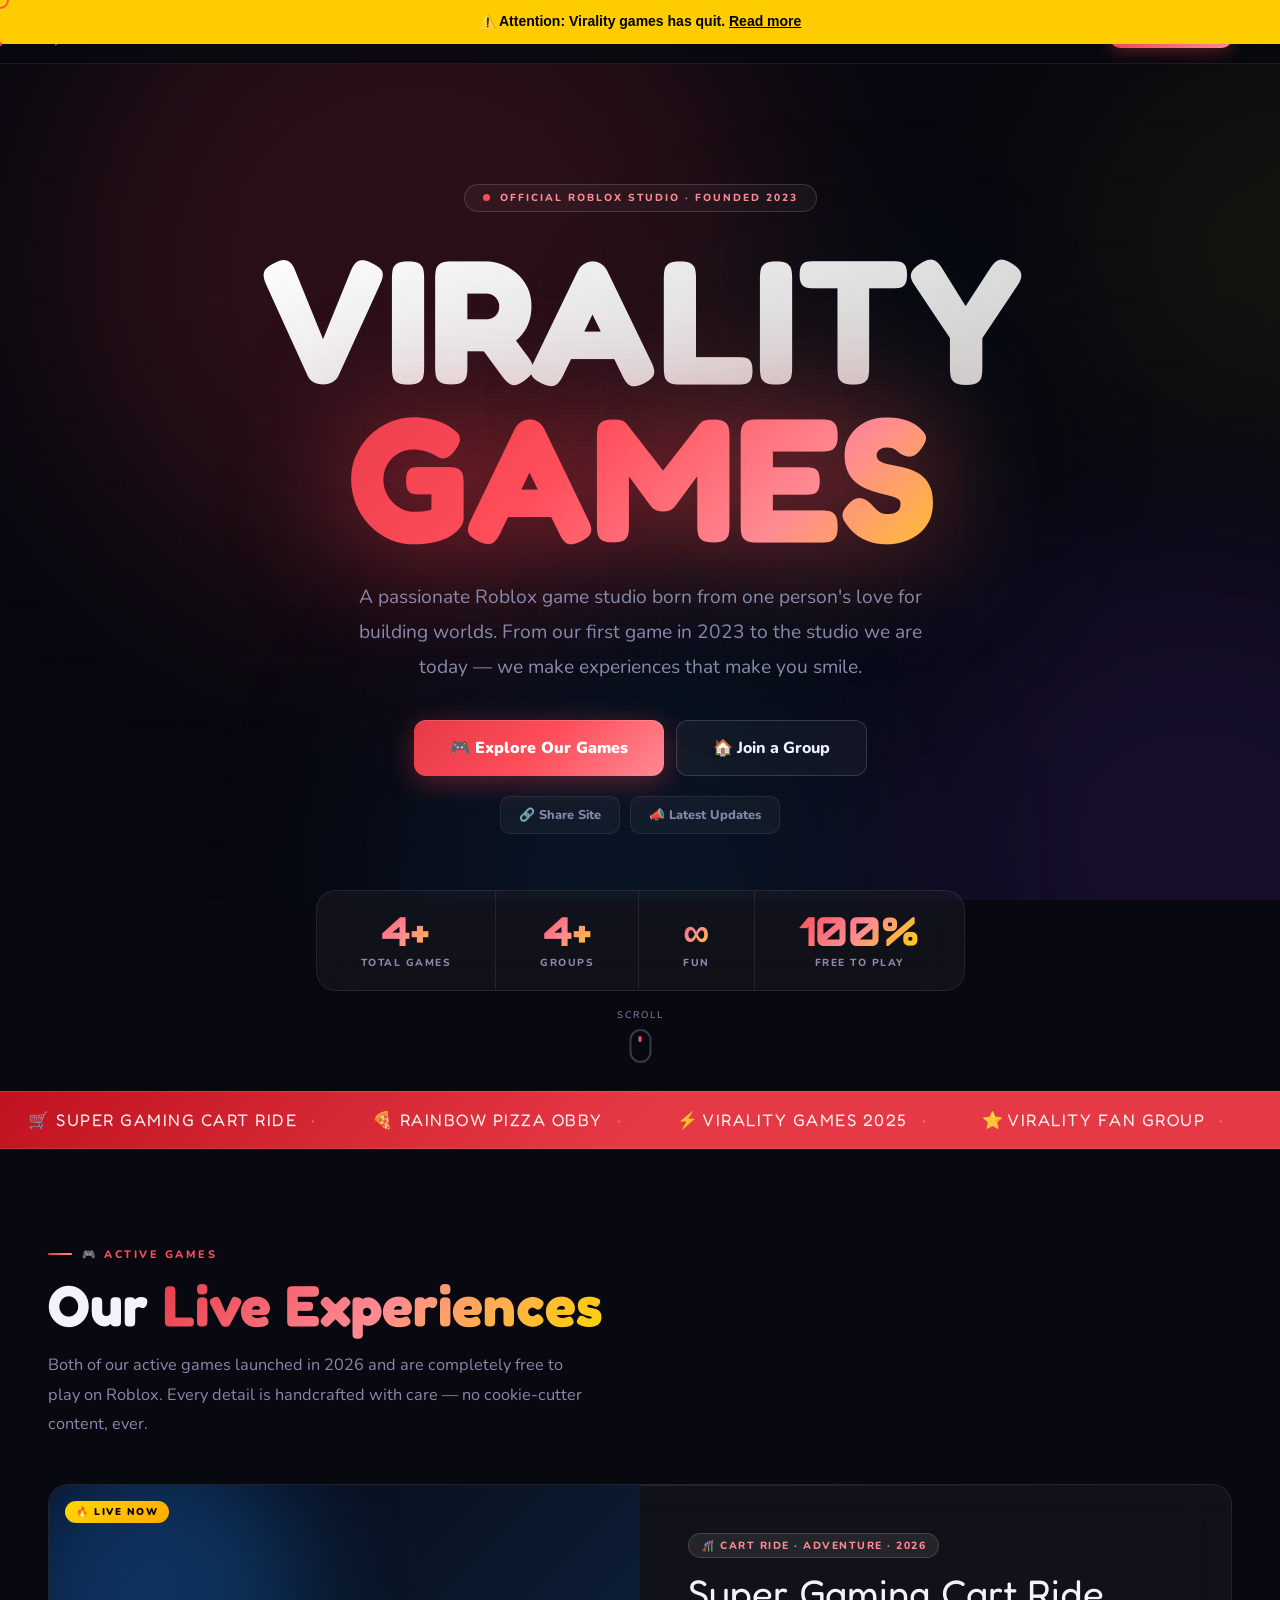
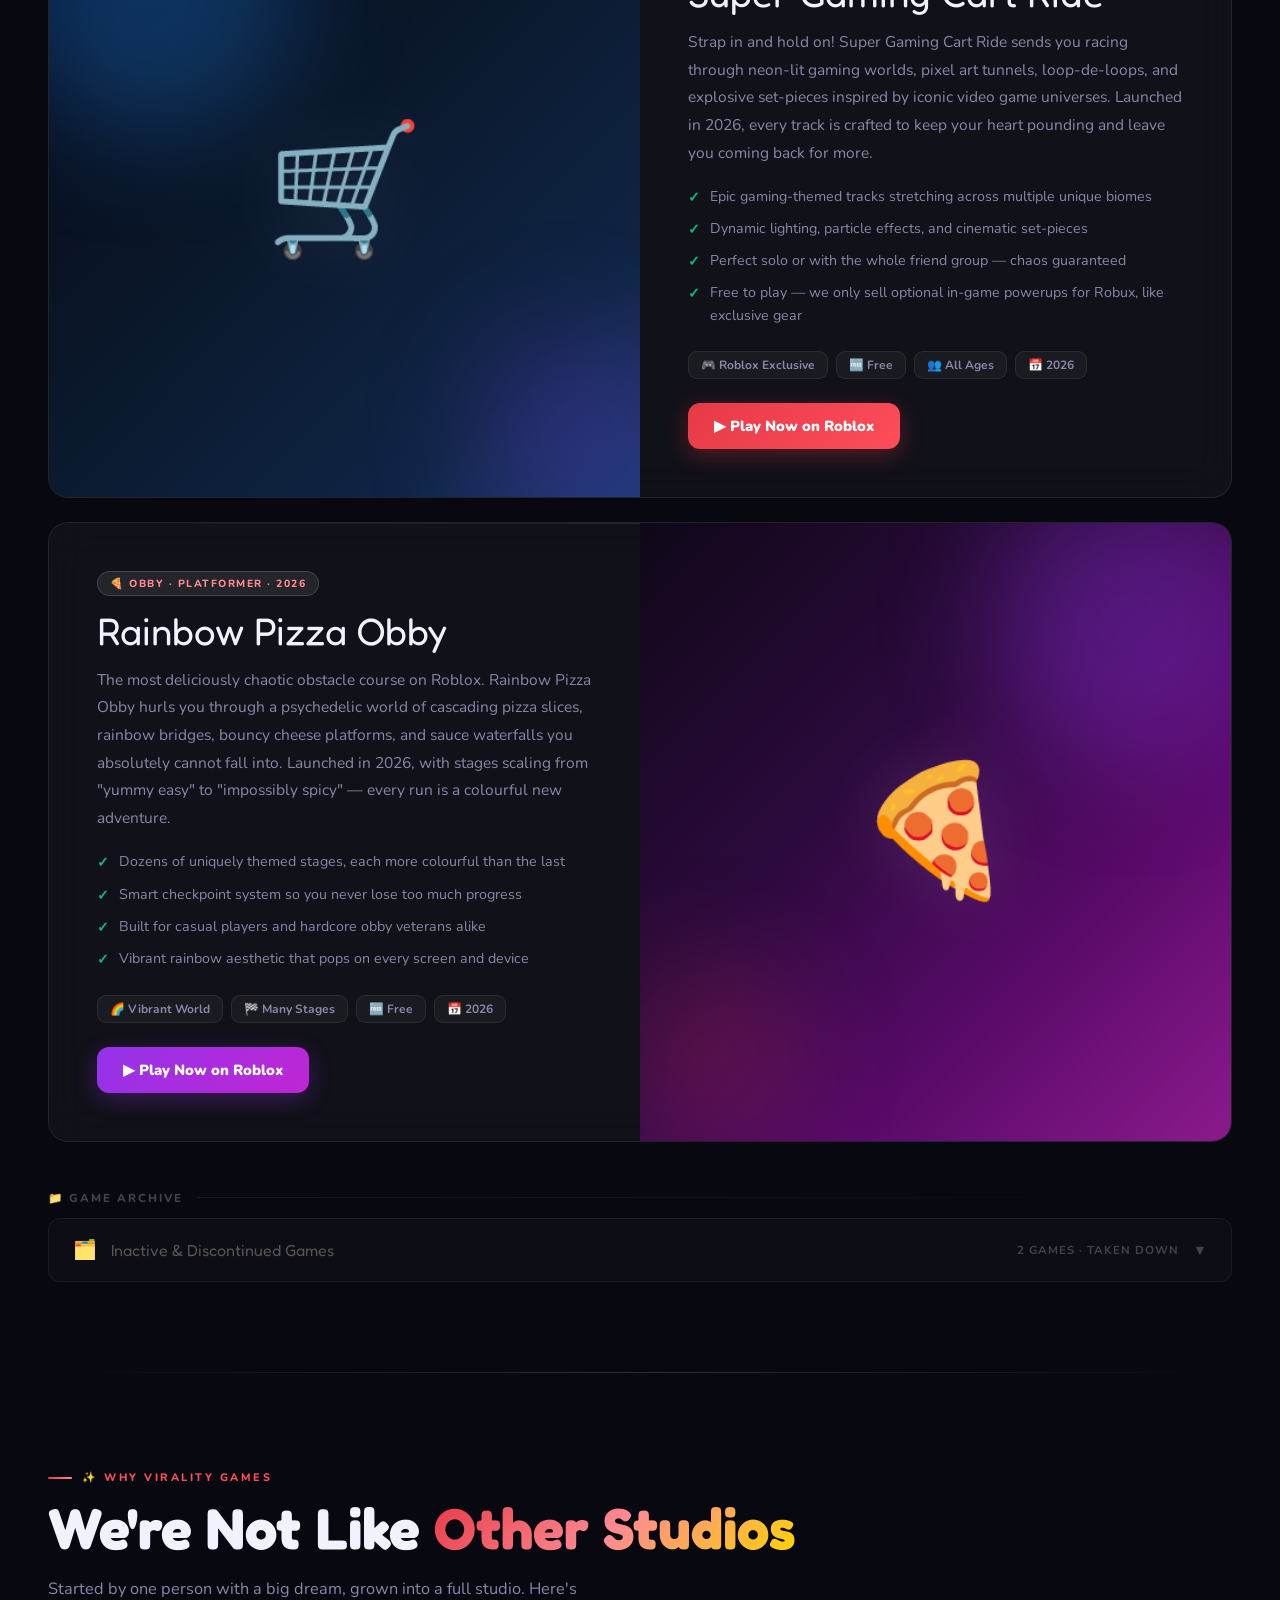
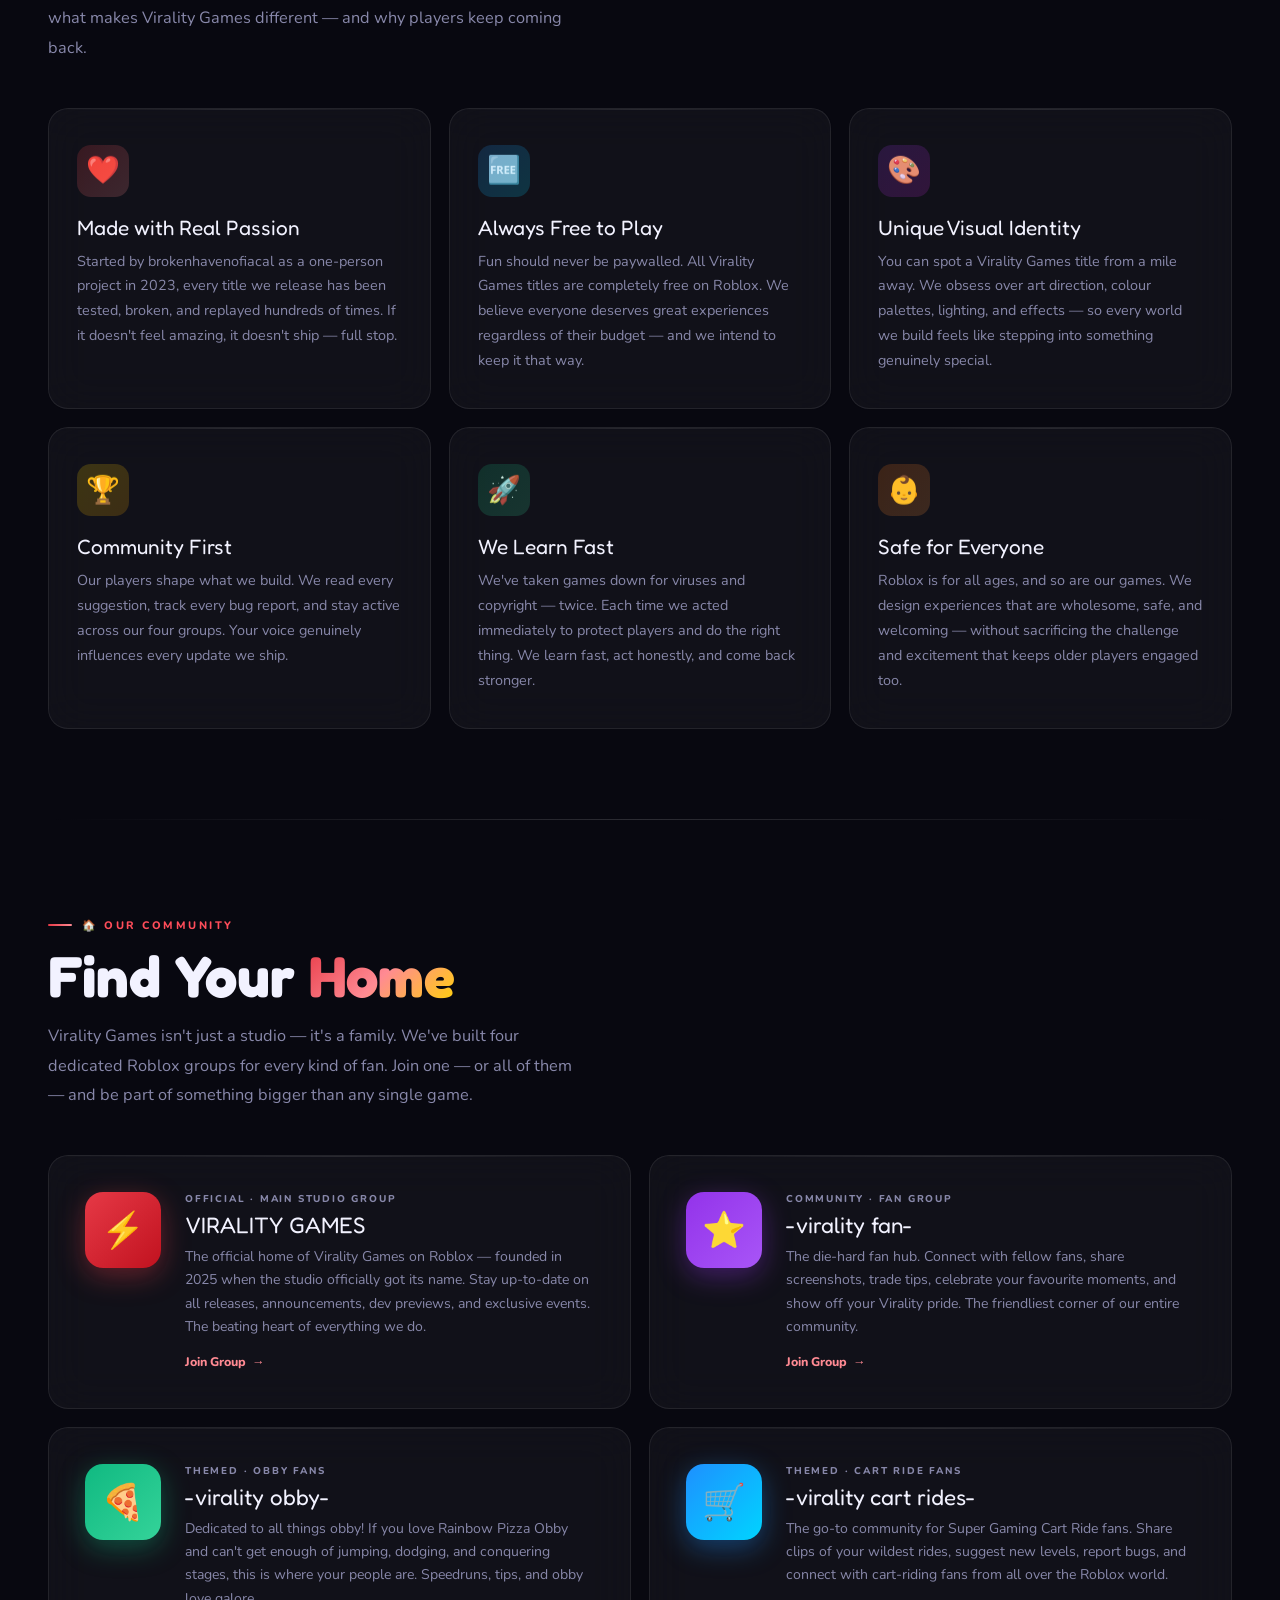
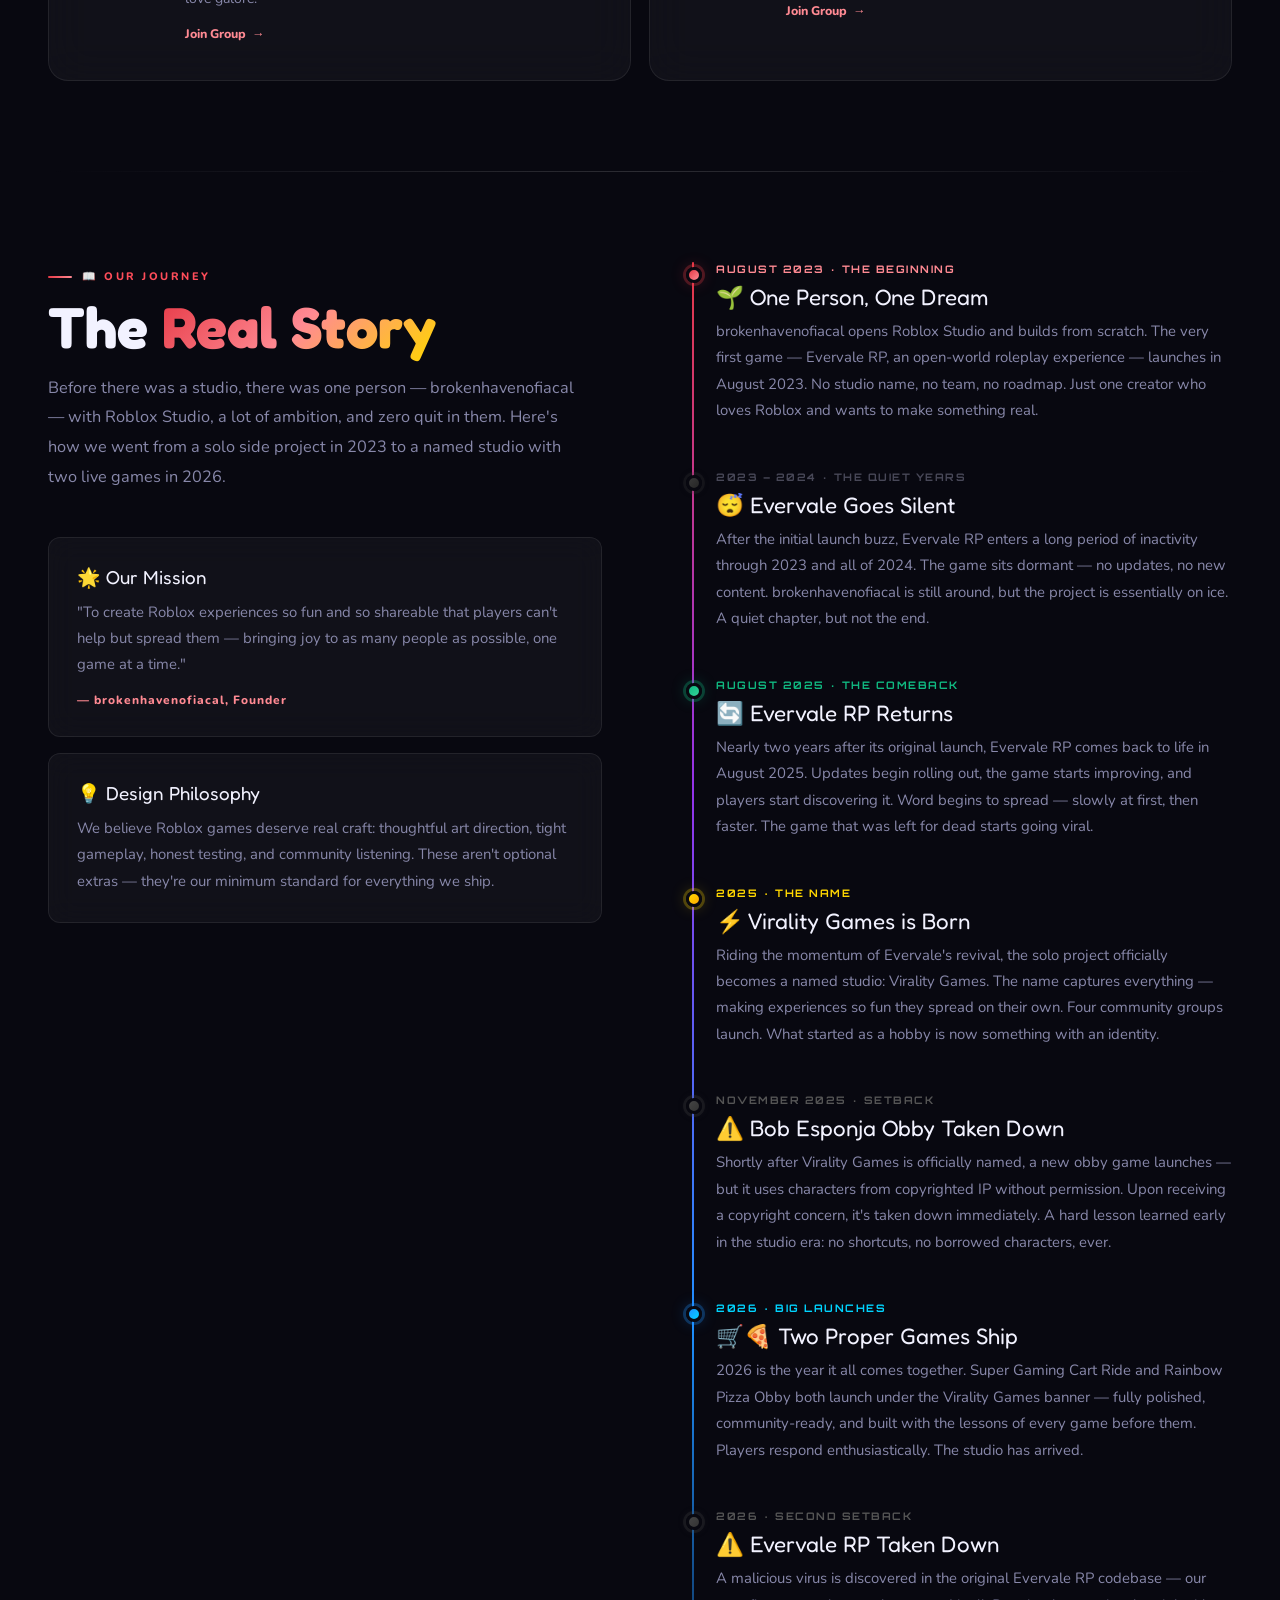
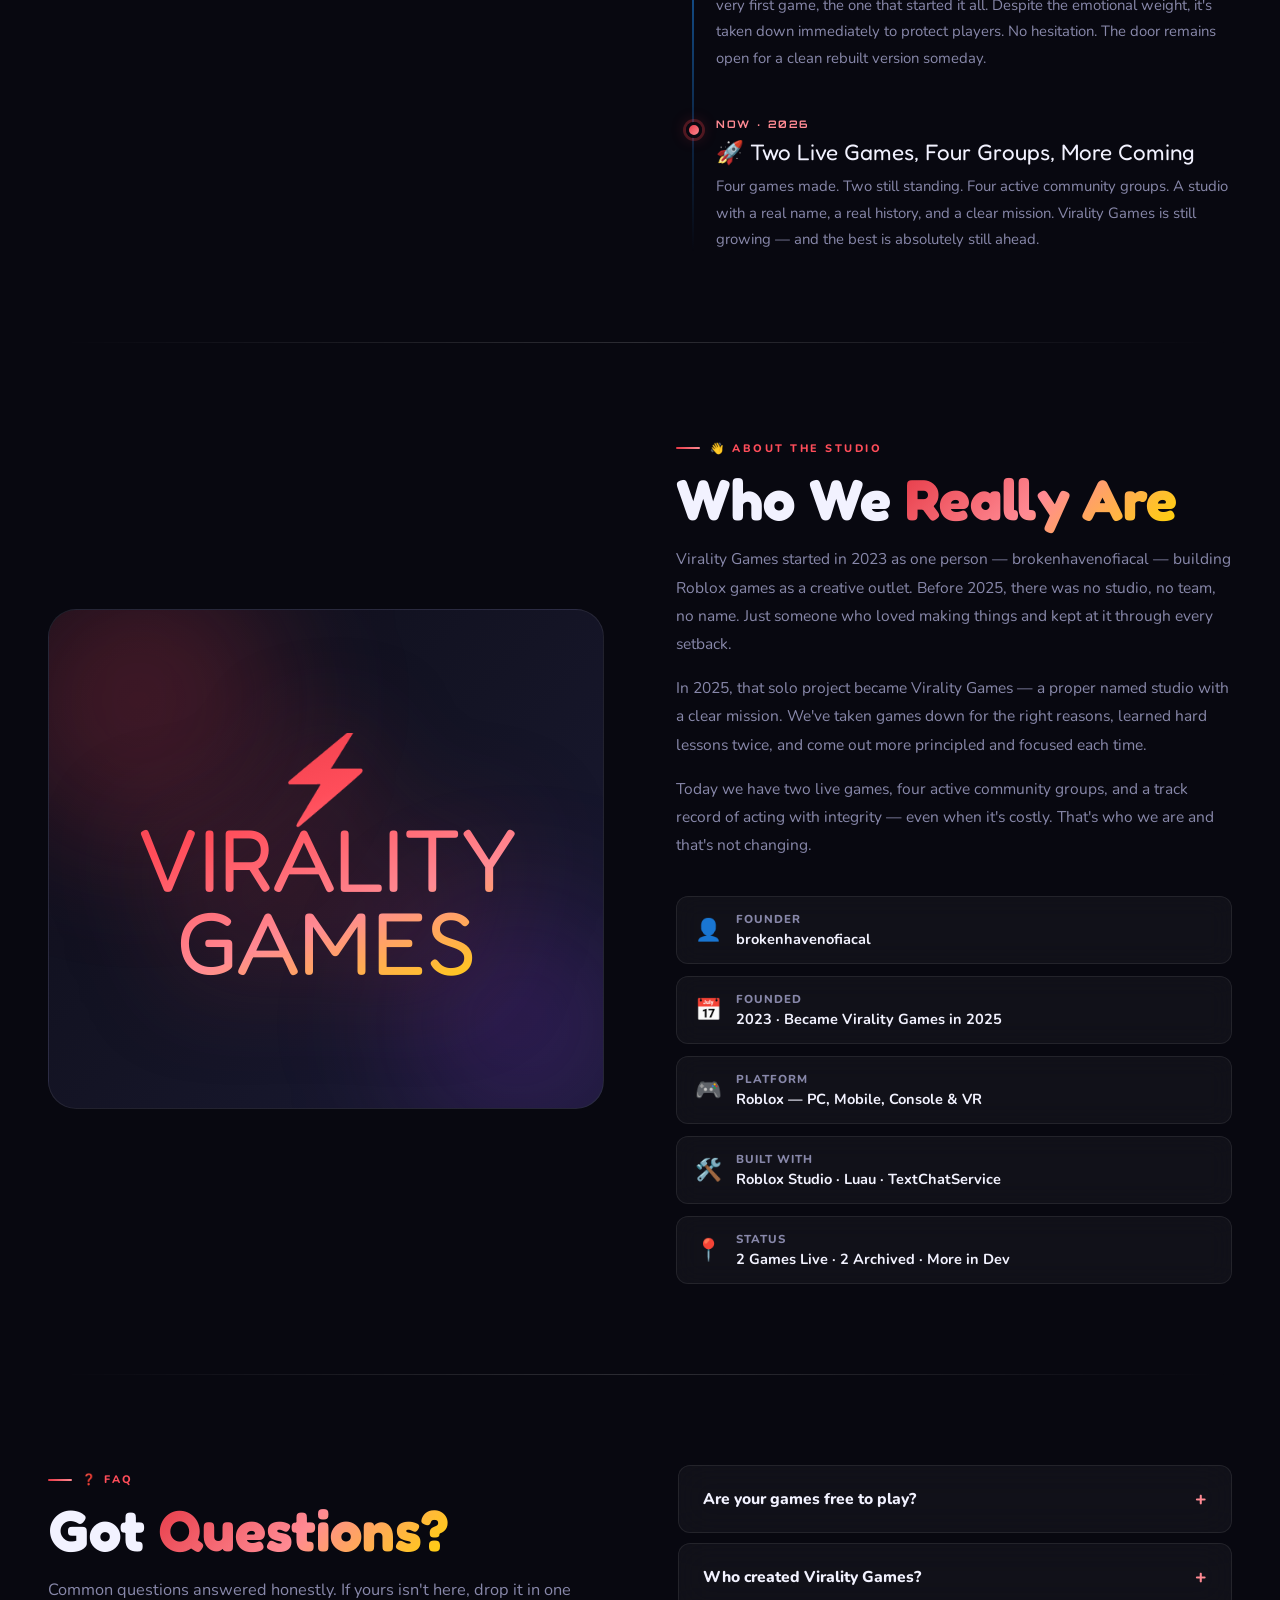
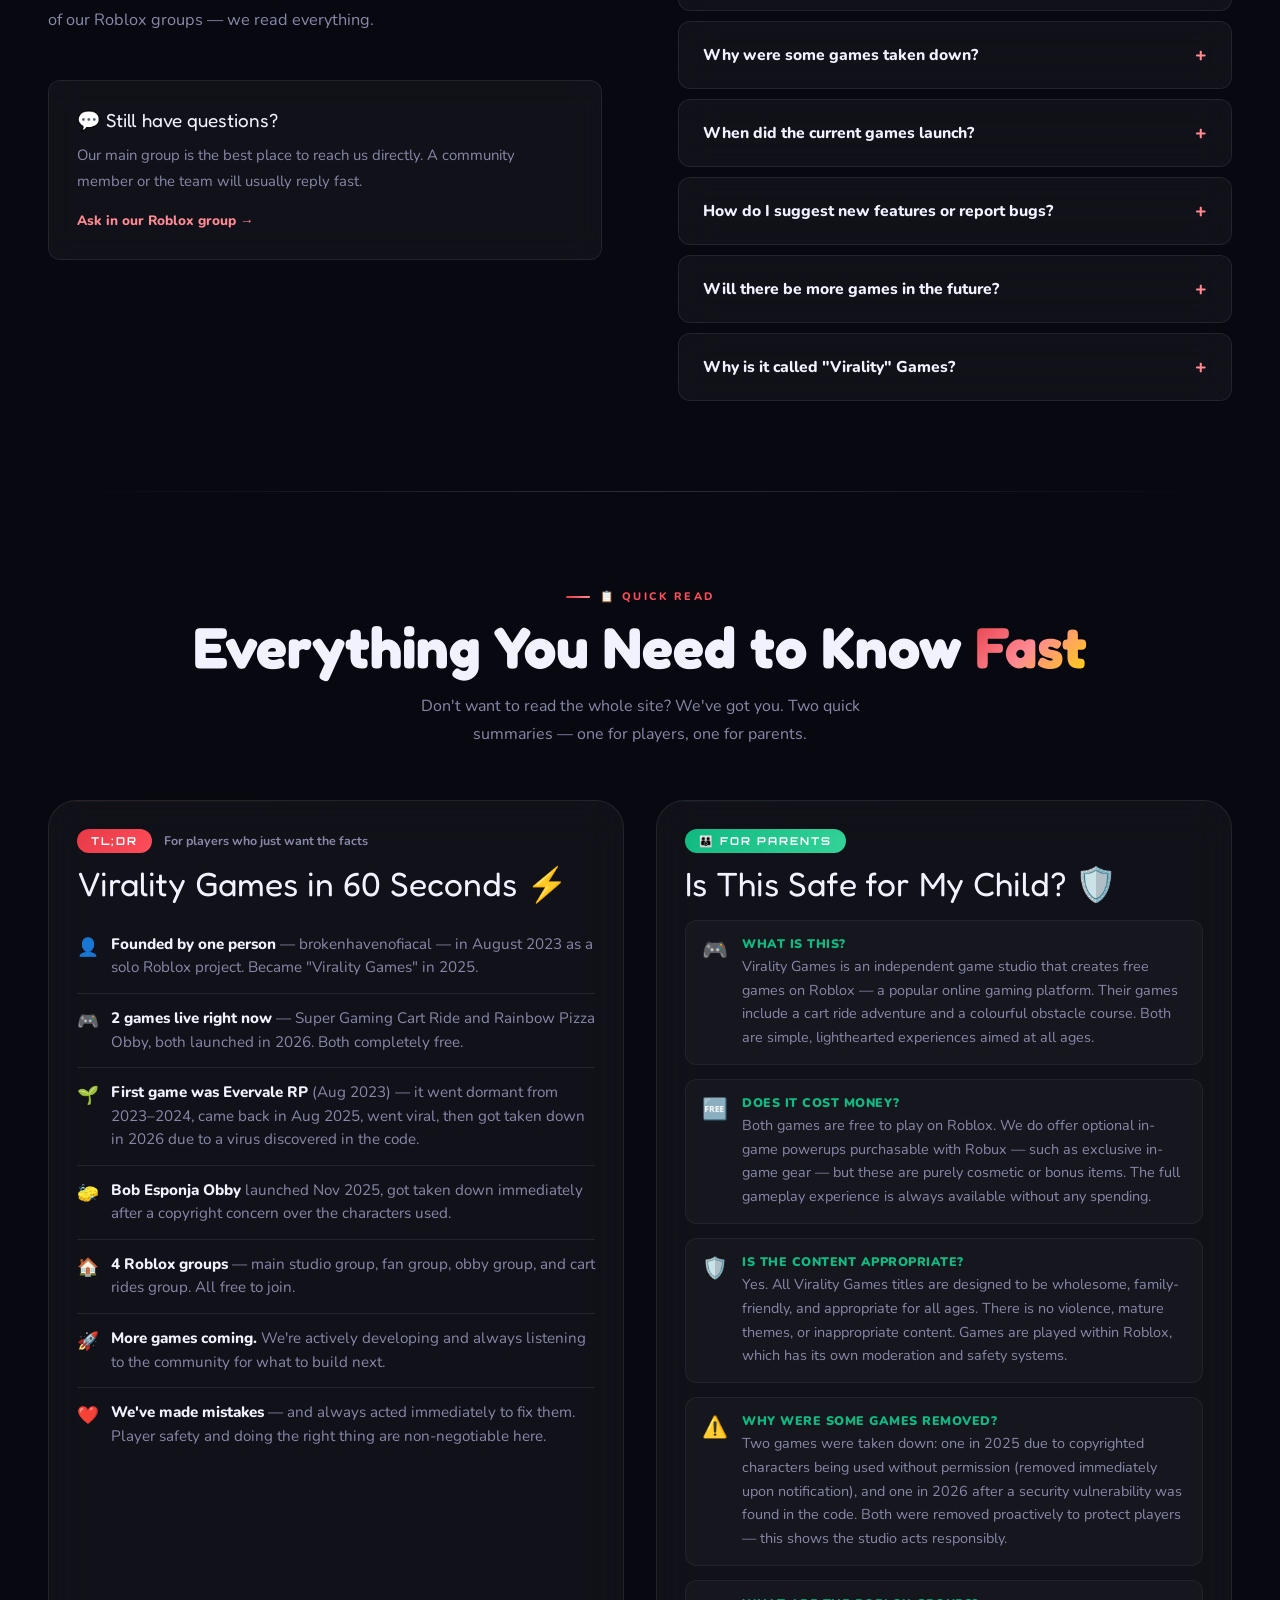
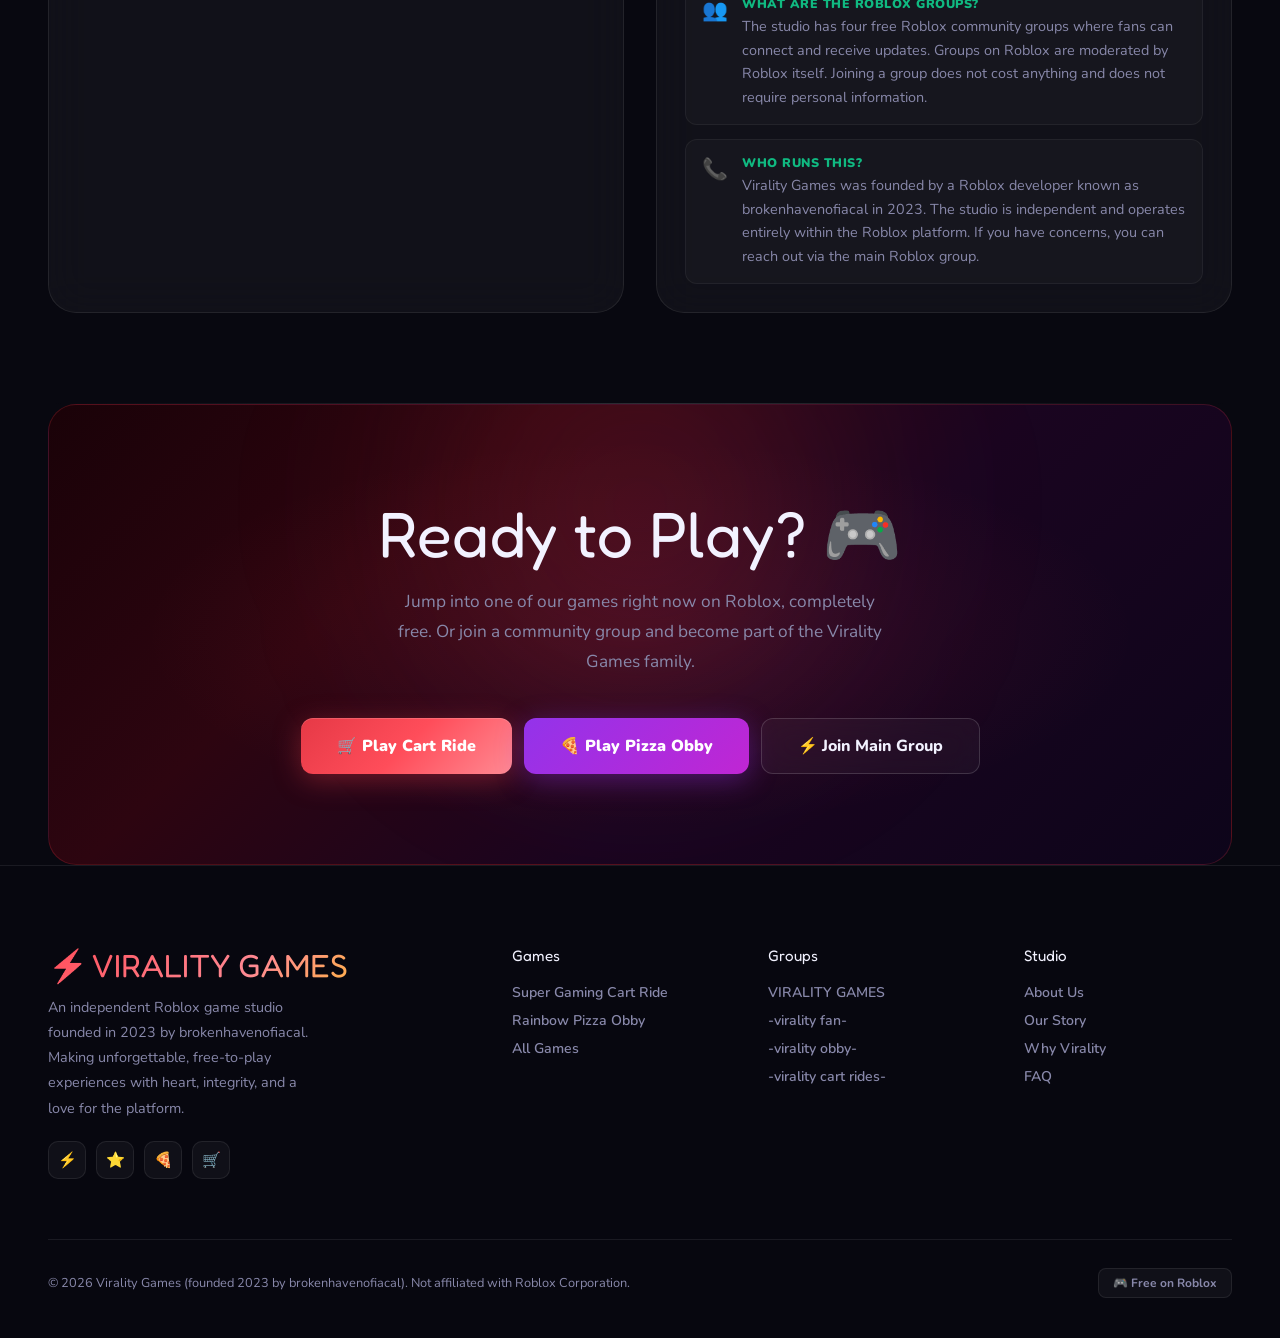
==== commit 2680fccd: "Remove duplicate banner and update message Removed duplicate simple banner and updated content." ====
--- a/index.html
+++ b/index.html
@@ -588,7 +588,9 @@
 </style>
 </head>
 <body>
-
+<div class="simple-banner">
+    ⚠️ Attention: Virality games has quit.  <a href="updates.html">Read more</a>
+</div>
 <div id="bg"><div class="grid-overlay"></div><div class="scanline"></div></div>
 <div id="pxl"></div>
 <div id="cursor"></div>
@@ -617,9 +619,7 @@
 </div>
 
 <!-- ══ NAV ══ -->
-<div class="simple-banner">
-    ⚠️ Attention: Virality games has quit.  <a href="updates.html" style="color:var(--gold2)!important;">Read mor</a>
-</div>
+
 <nav>
   <a href="#" class="nav-logo">⚡ VIRALITY GAMES</a>
   <div class="nav-links">
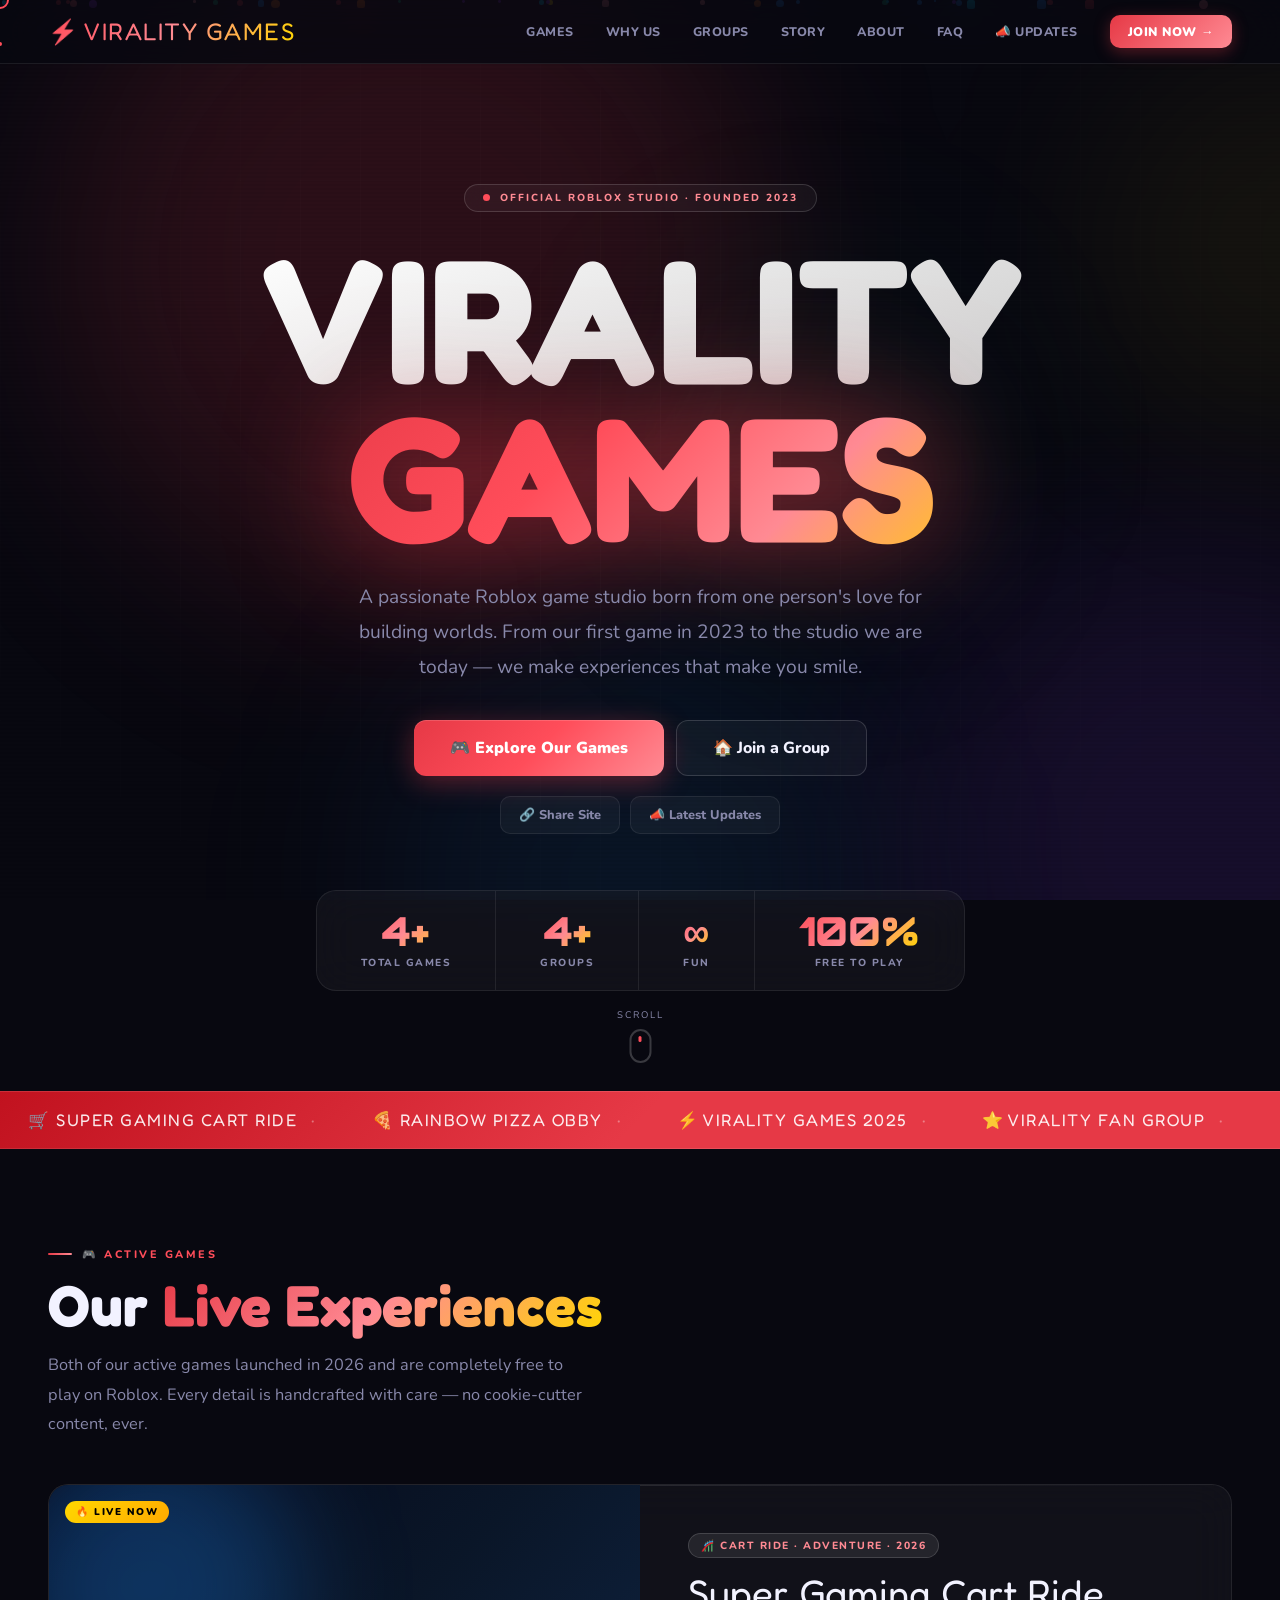
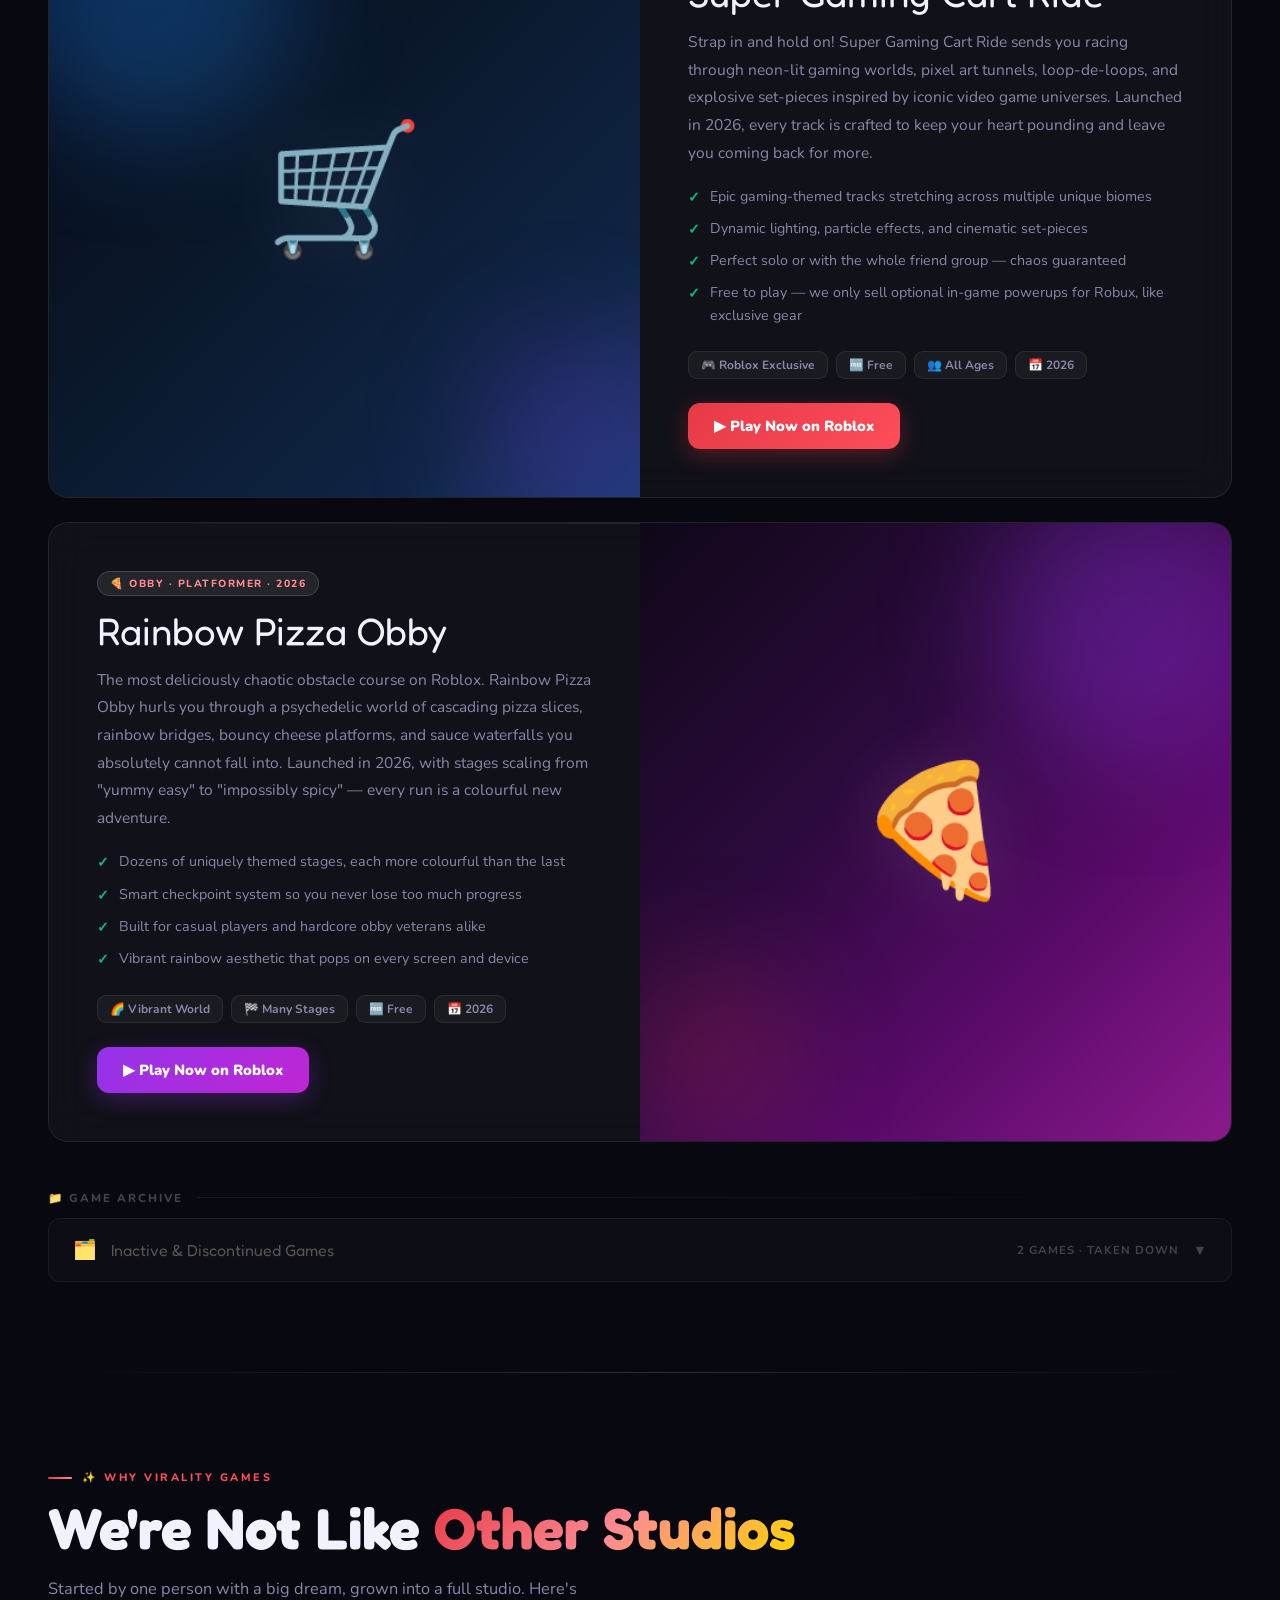
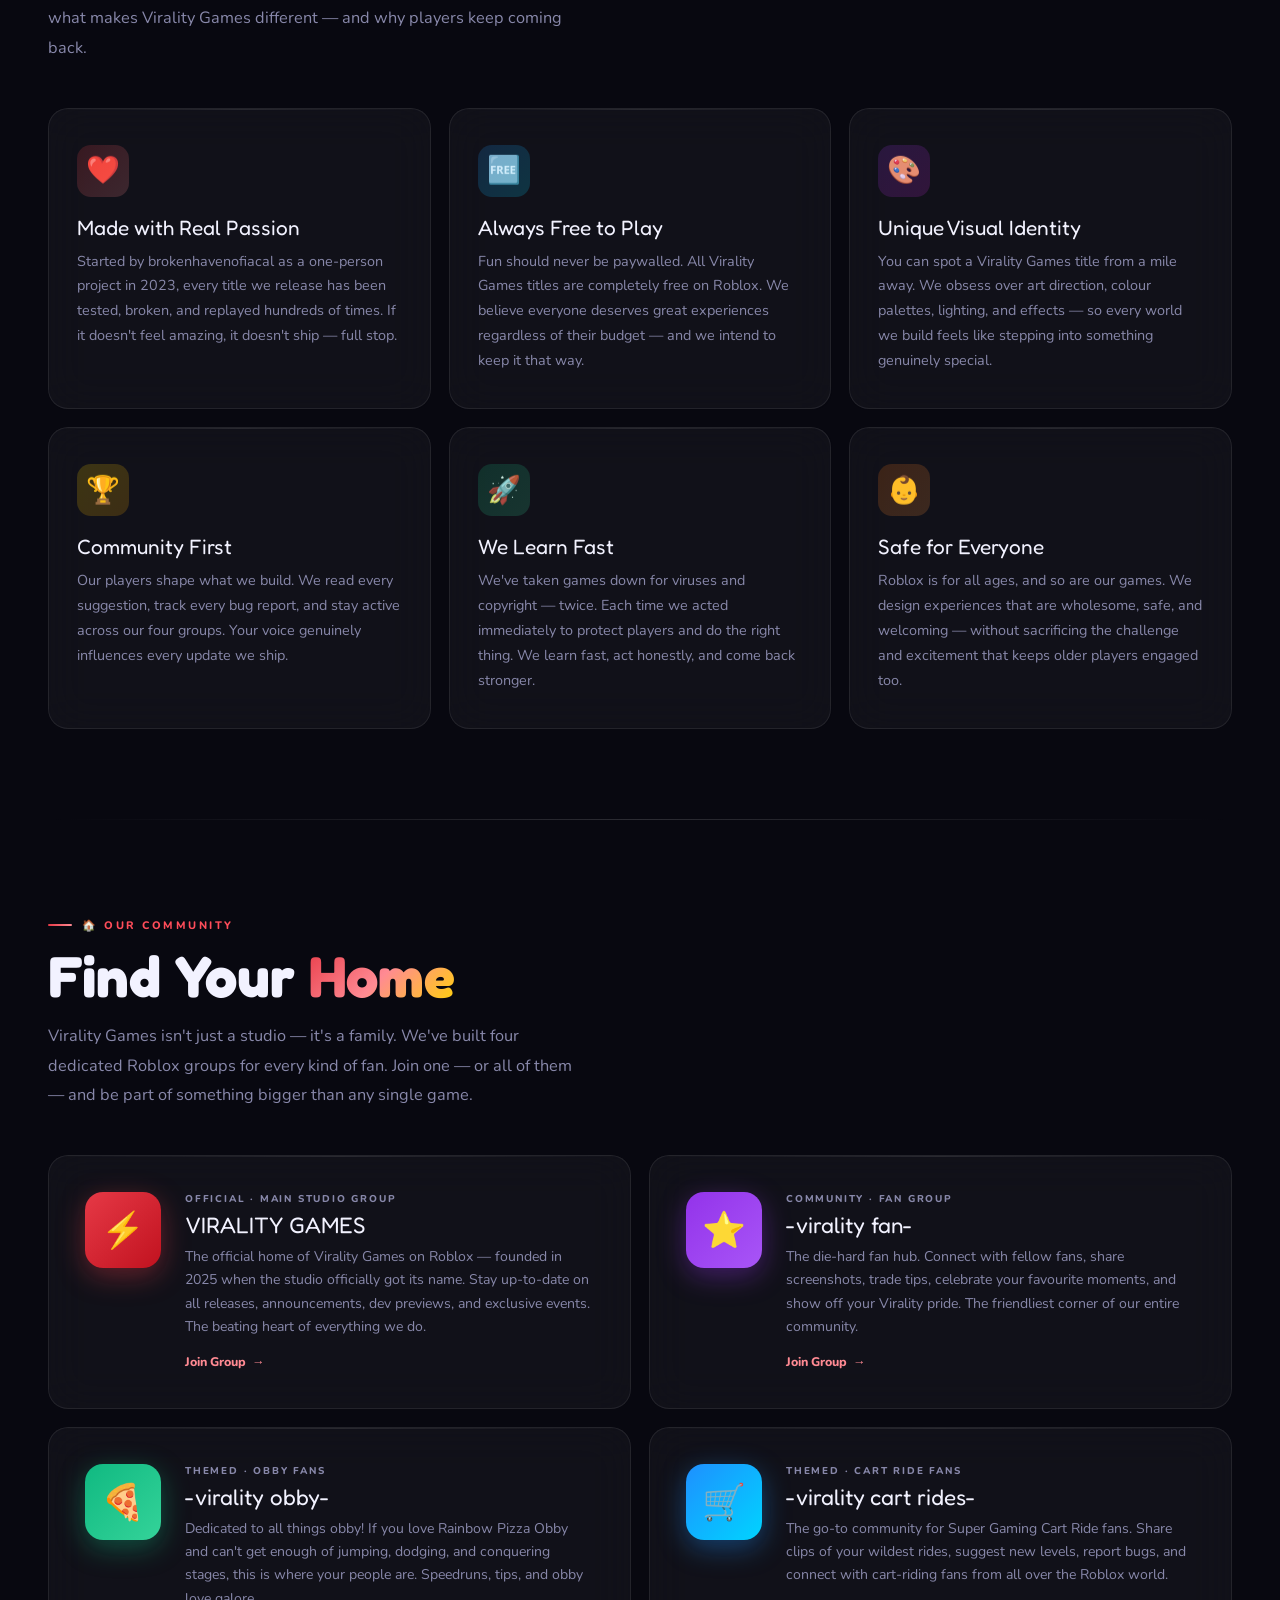
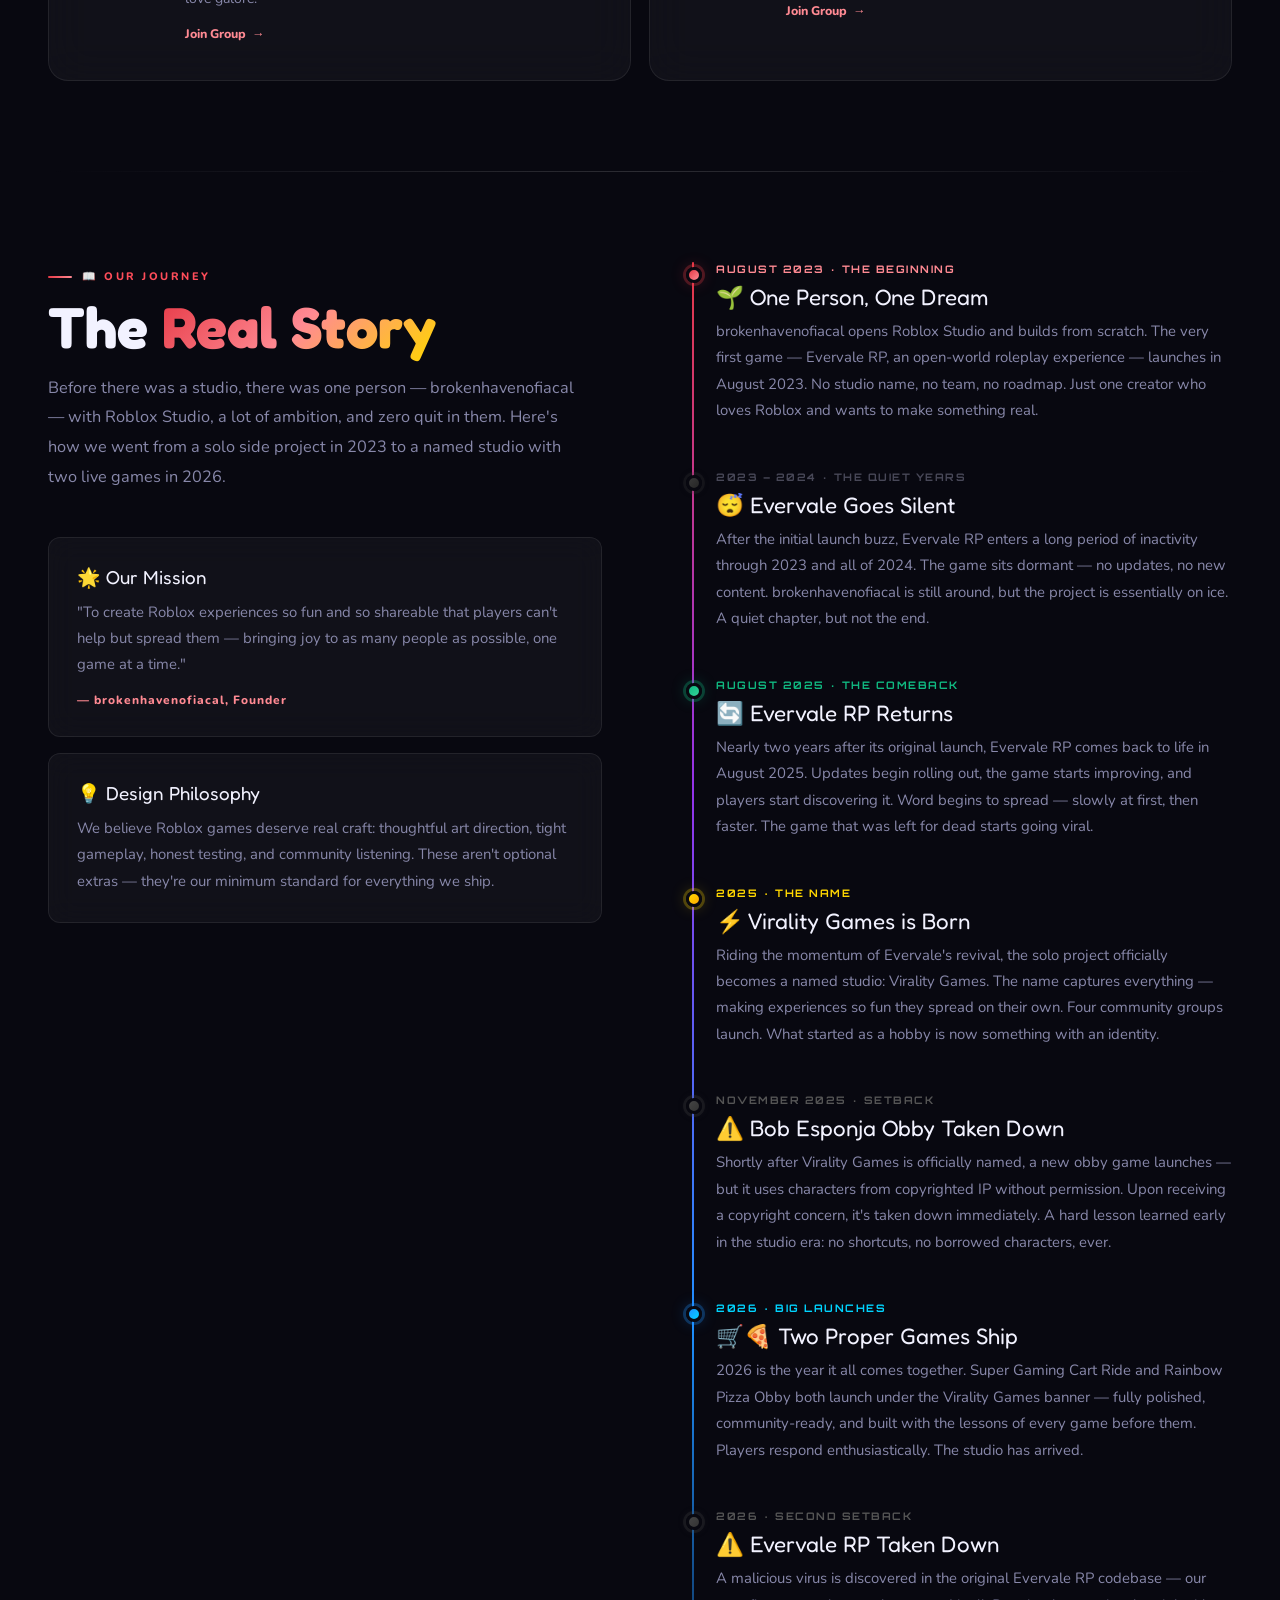
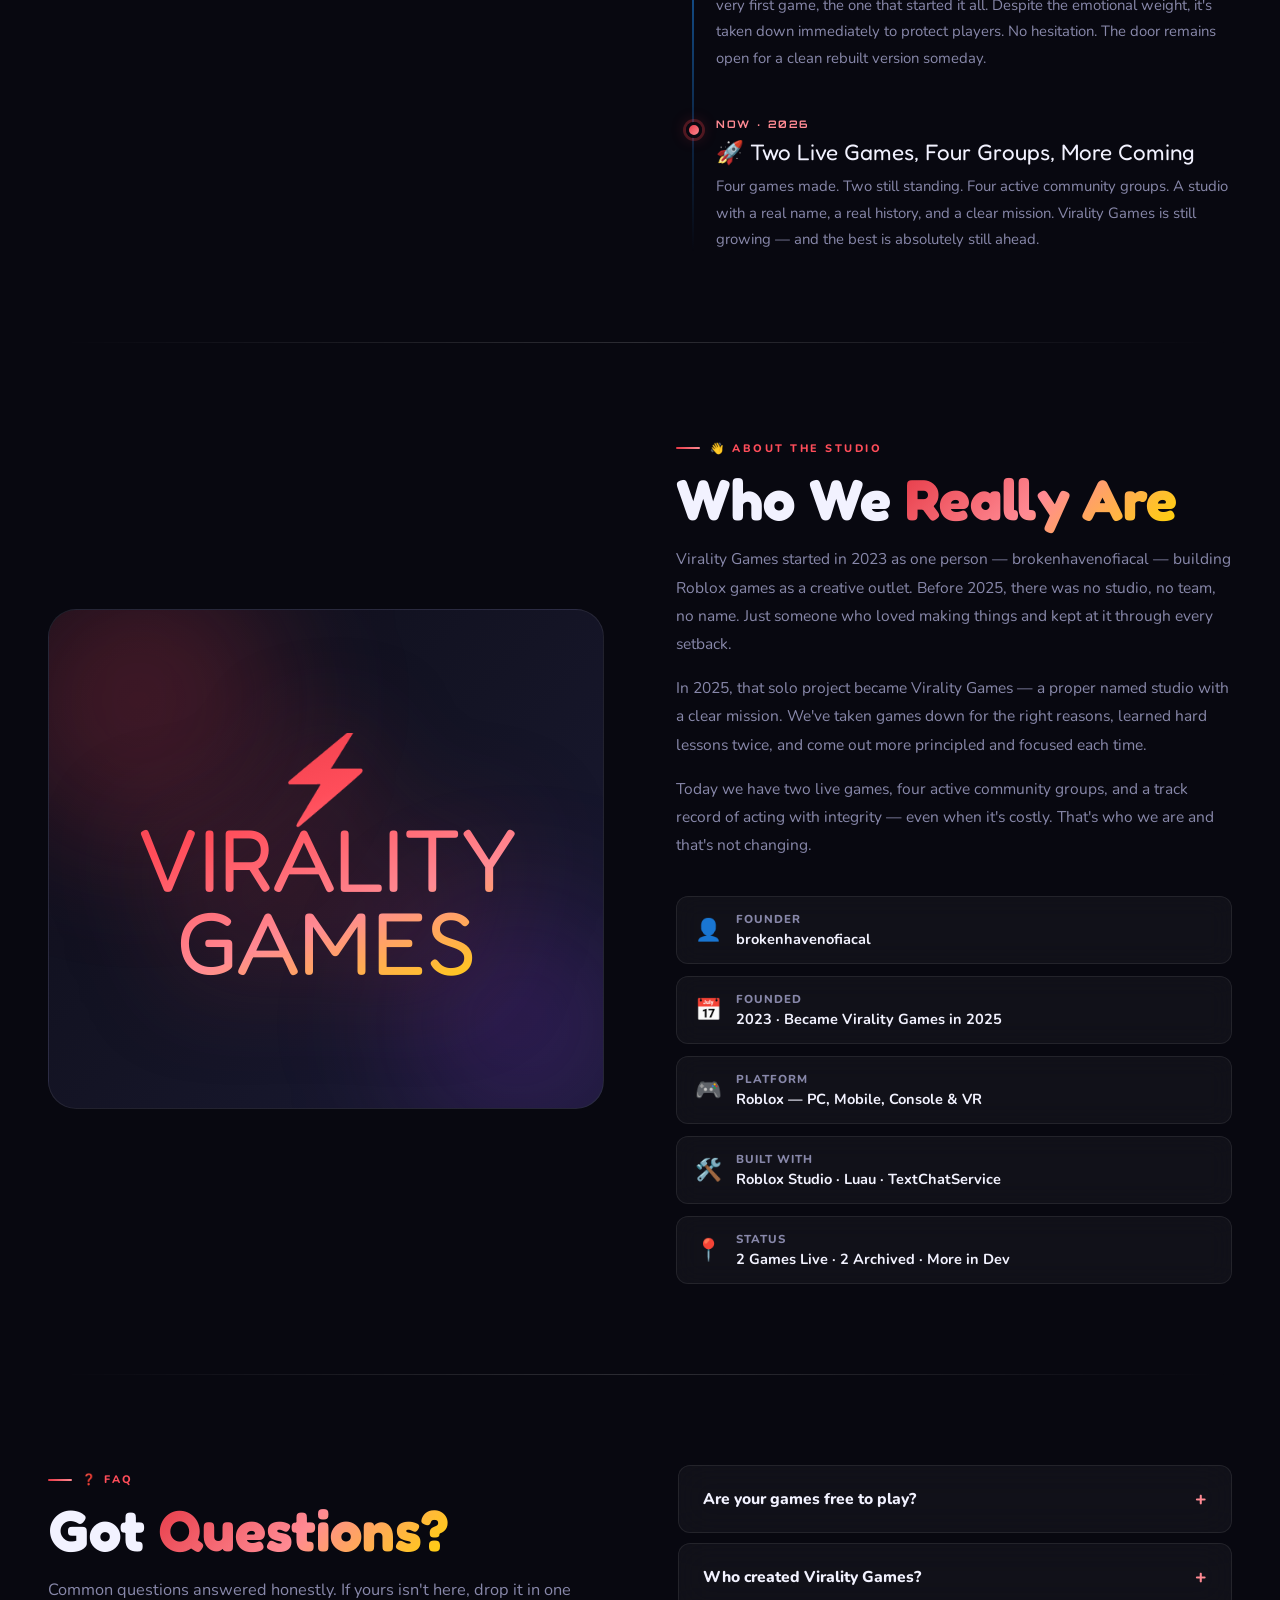
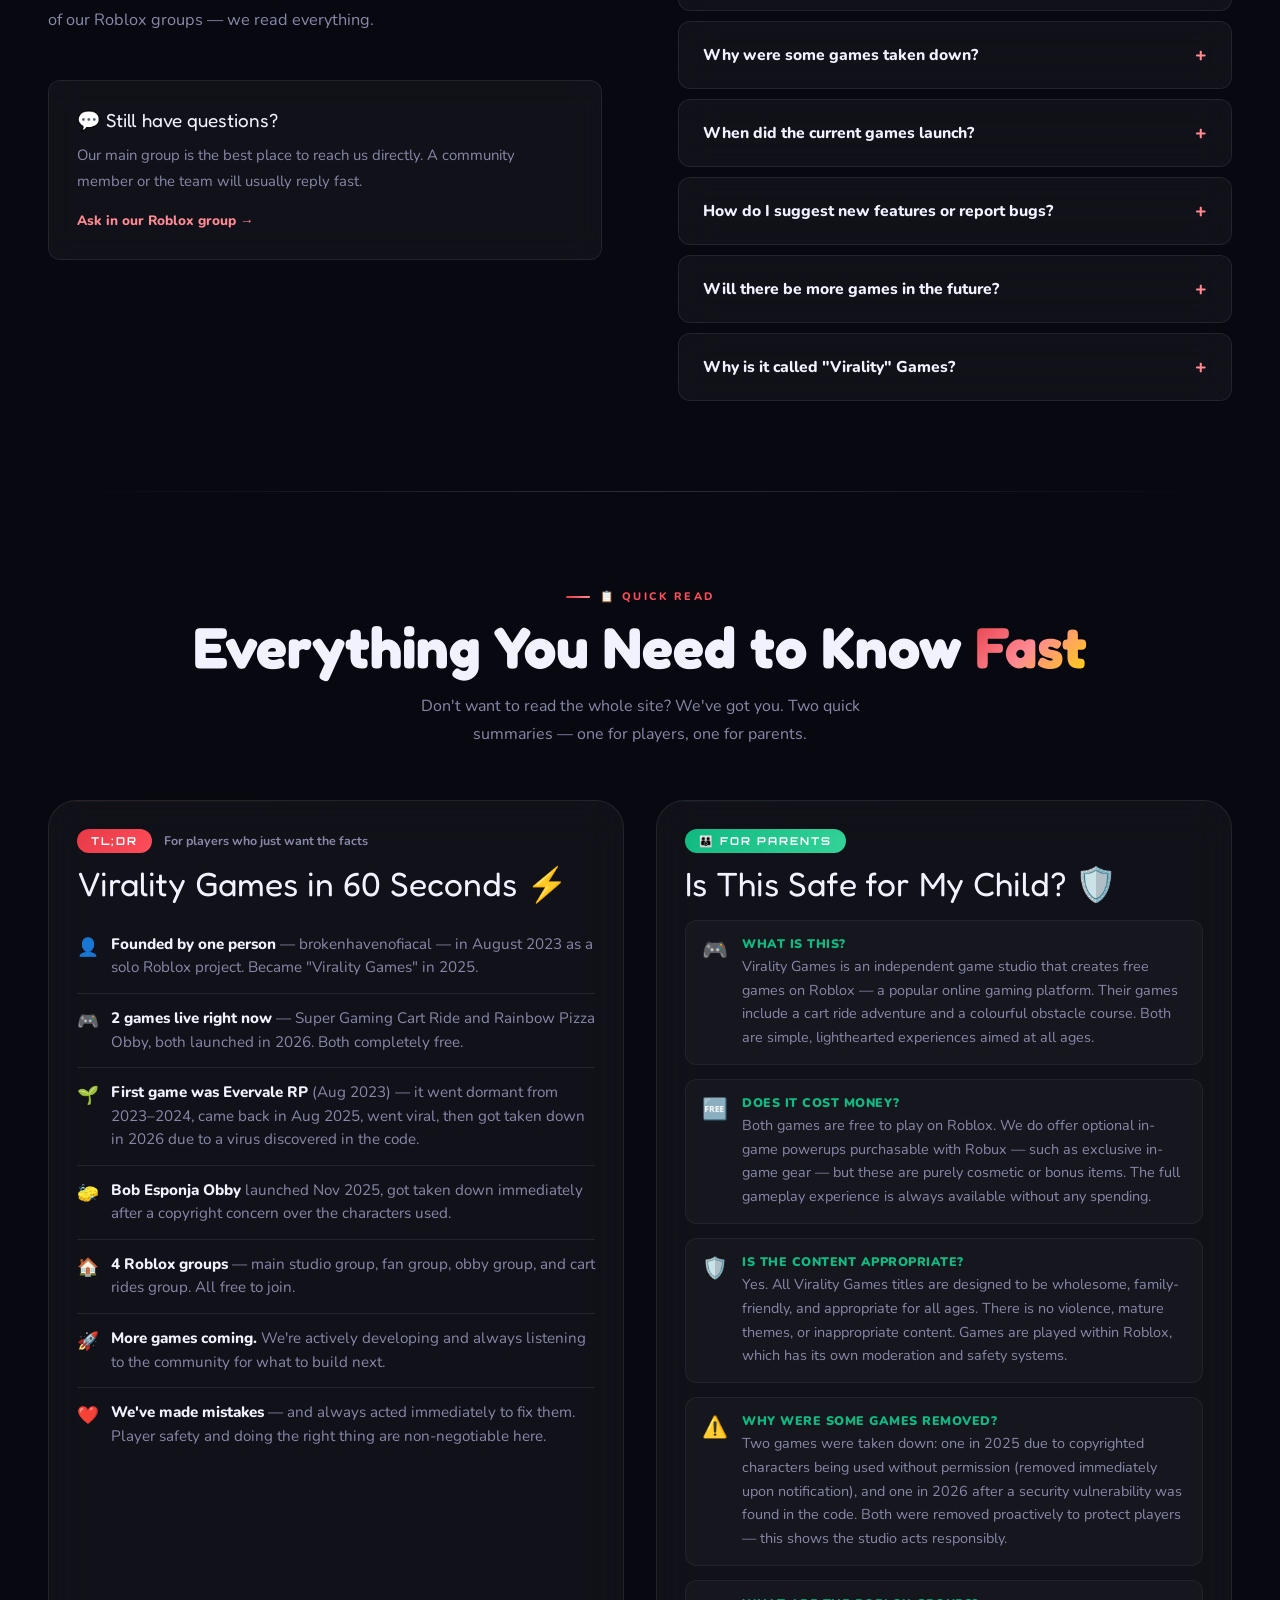
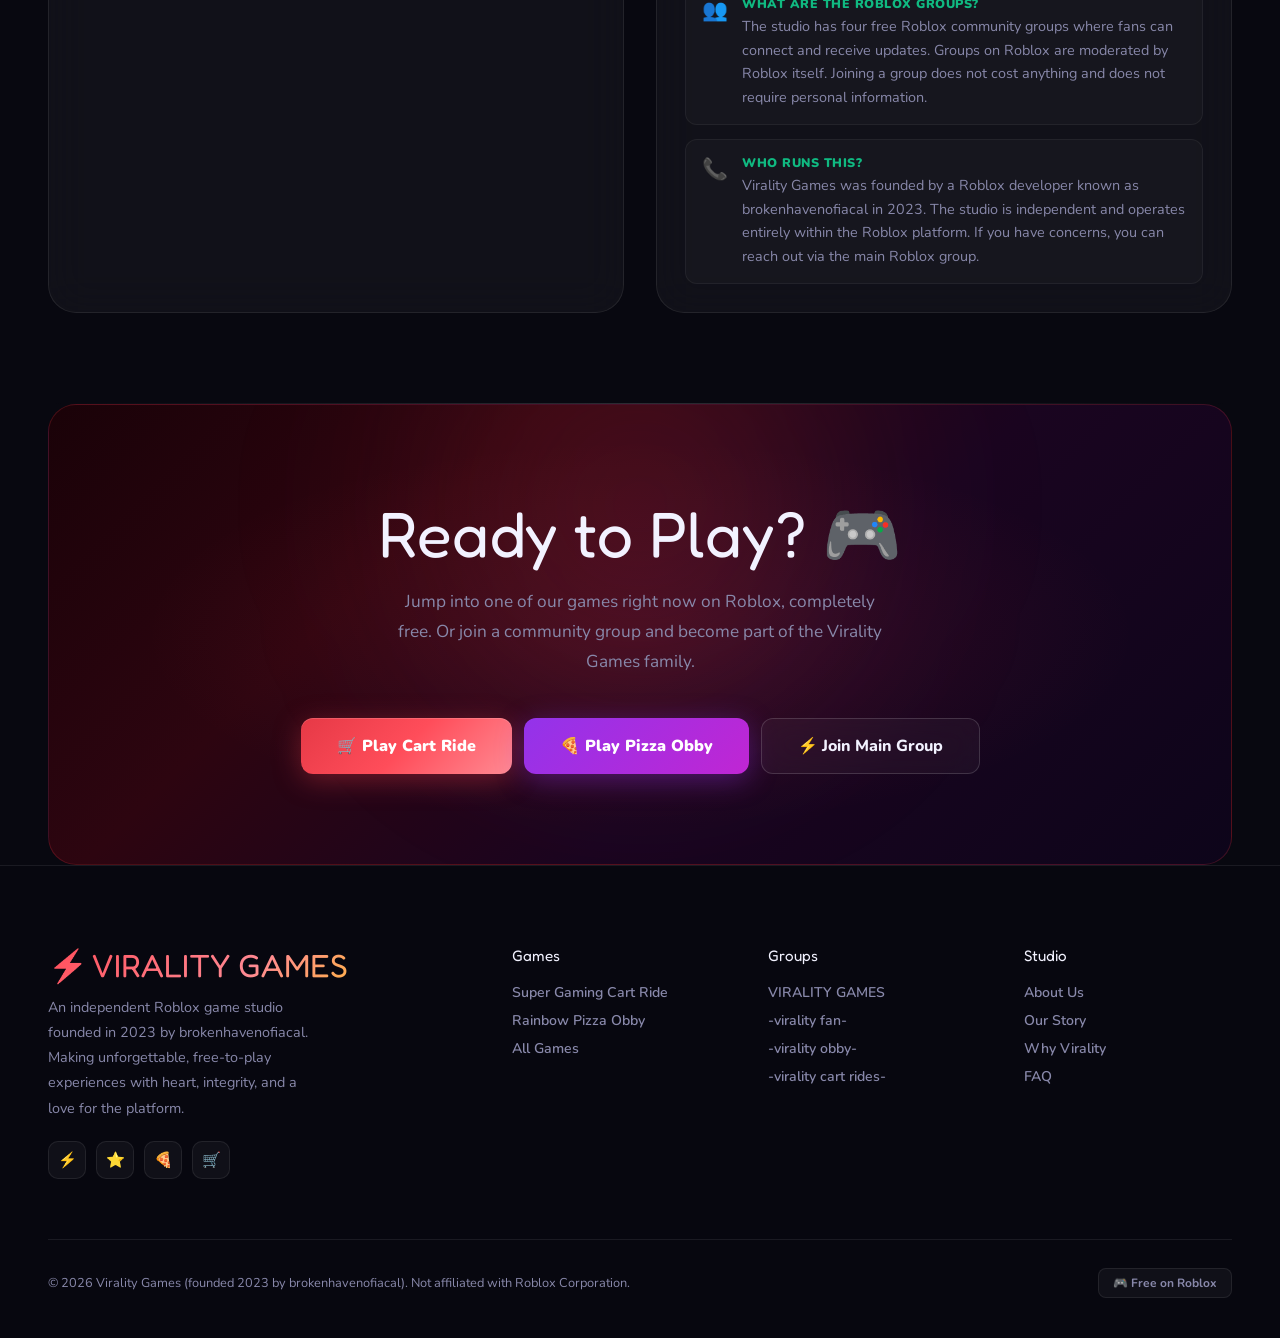
==== commit 11496709: "Refactor simple-banner styles in index.html" ====
--- a/index.html
+++ b/index.html
@@ -565,25 +565,19 @@
 
 
 
-  .simple-banner {
-    position: -webkit-sticky; 
-    position: sticky;         
-    top: 0;
+.simple-banner {
+    display: block;
+    width: 100%;
     margin: 0;                
-    width: 100%;
     background-color: #ffcc00; 
     color: #000000;            
     text-align: center;
-    
-    /* Mobile Improvements */
-    padding: 12px 15px;       /* Adds a bit more finger-friendly padding and side breathing room */
-    box-sizing: border-box;   /* CRITICAL: Prevents the padding from making the banner wider than the phone screen */
-    
+    padding: 12px 15px;       
+    box-sizing: border-box;   
     font-family: sans-serif;
-    font-size: 14px;          /* Clean and readable on small screens */
-    line-height: 1.4;         /* Prevents text overlap if the announcement wraps to 2 lines on a phone */
+    font-size: 14px;          
+    line-height: 1.4;         
     font-weight: bold;
-    z-index: 999; 
 }
 </style>
 </head>
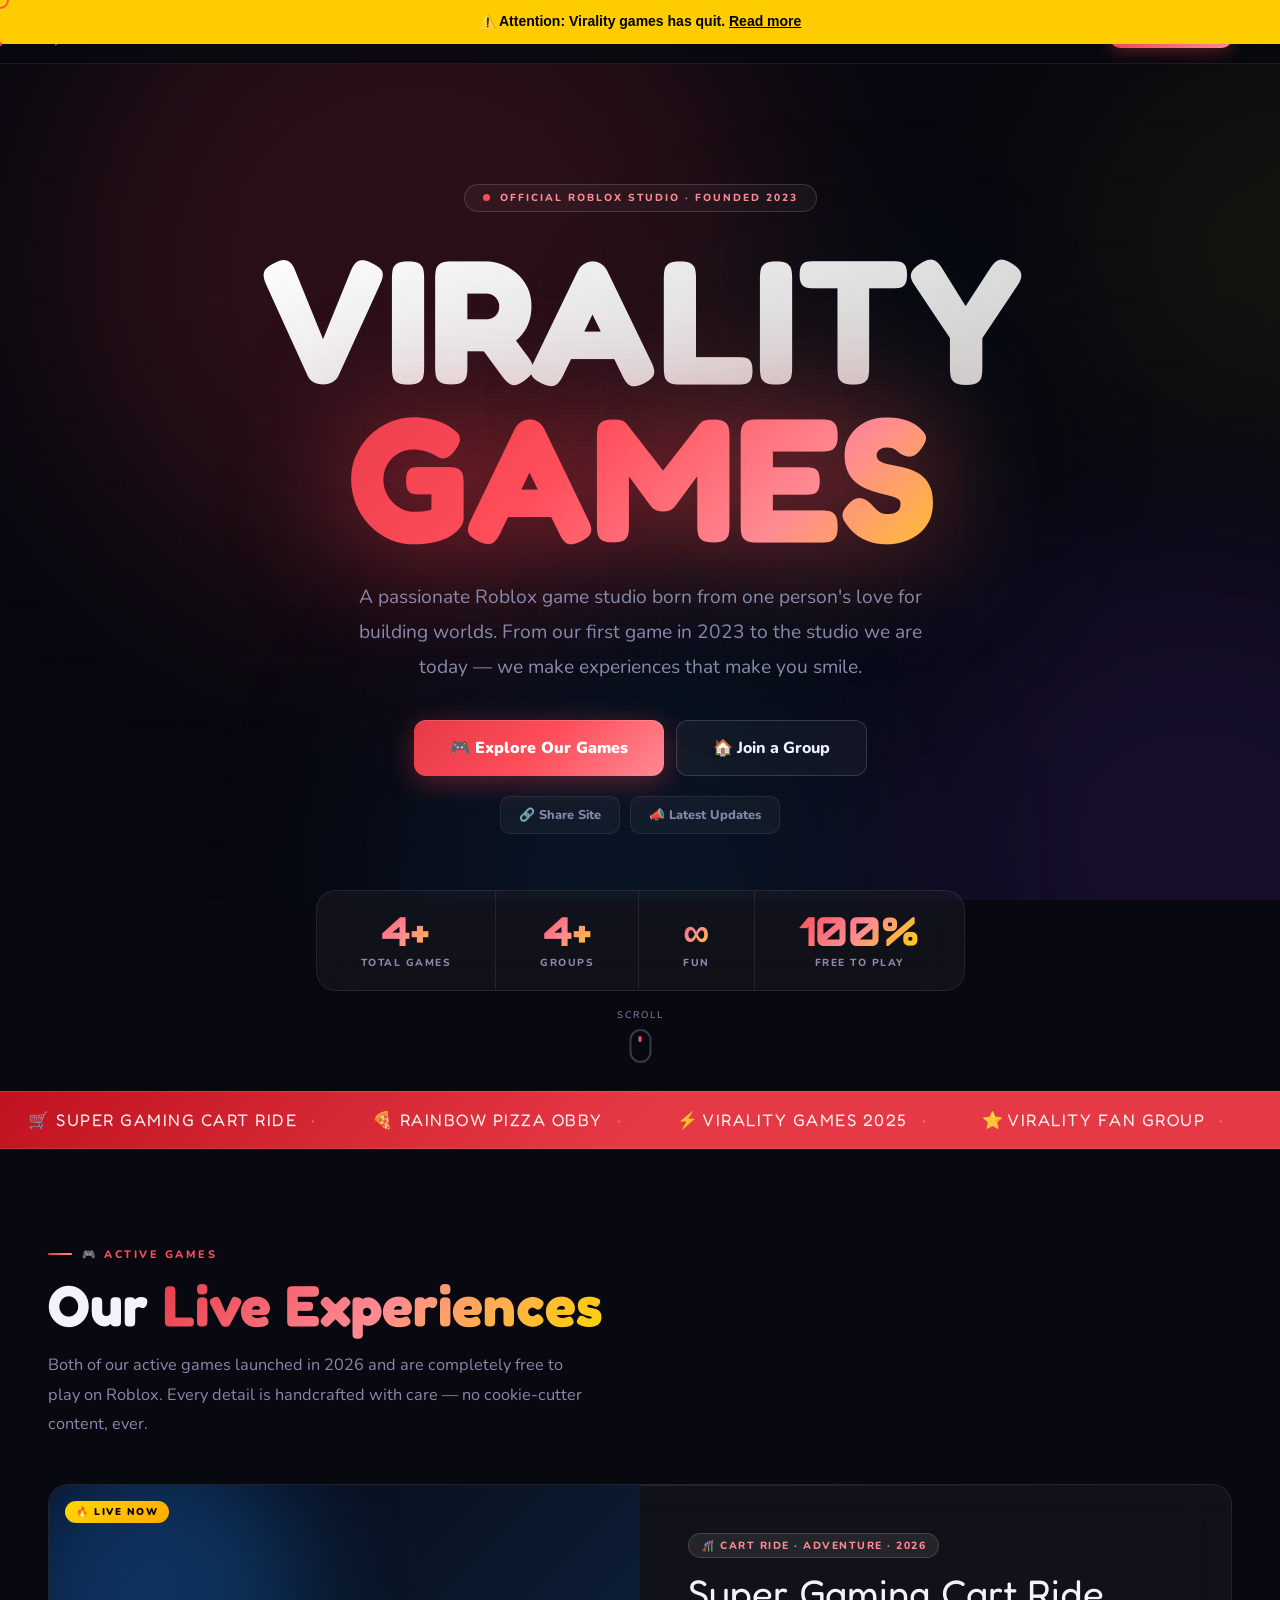
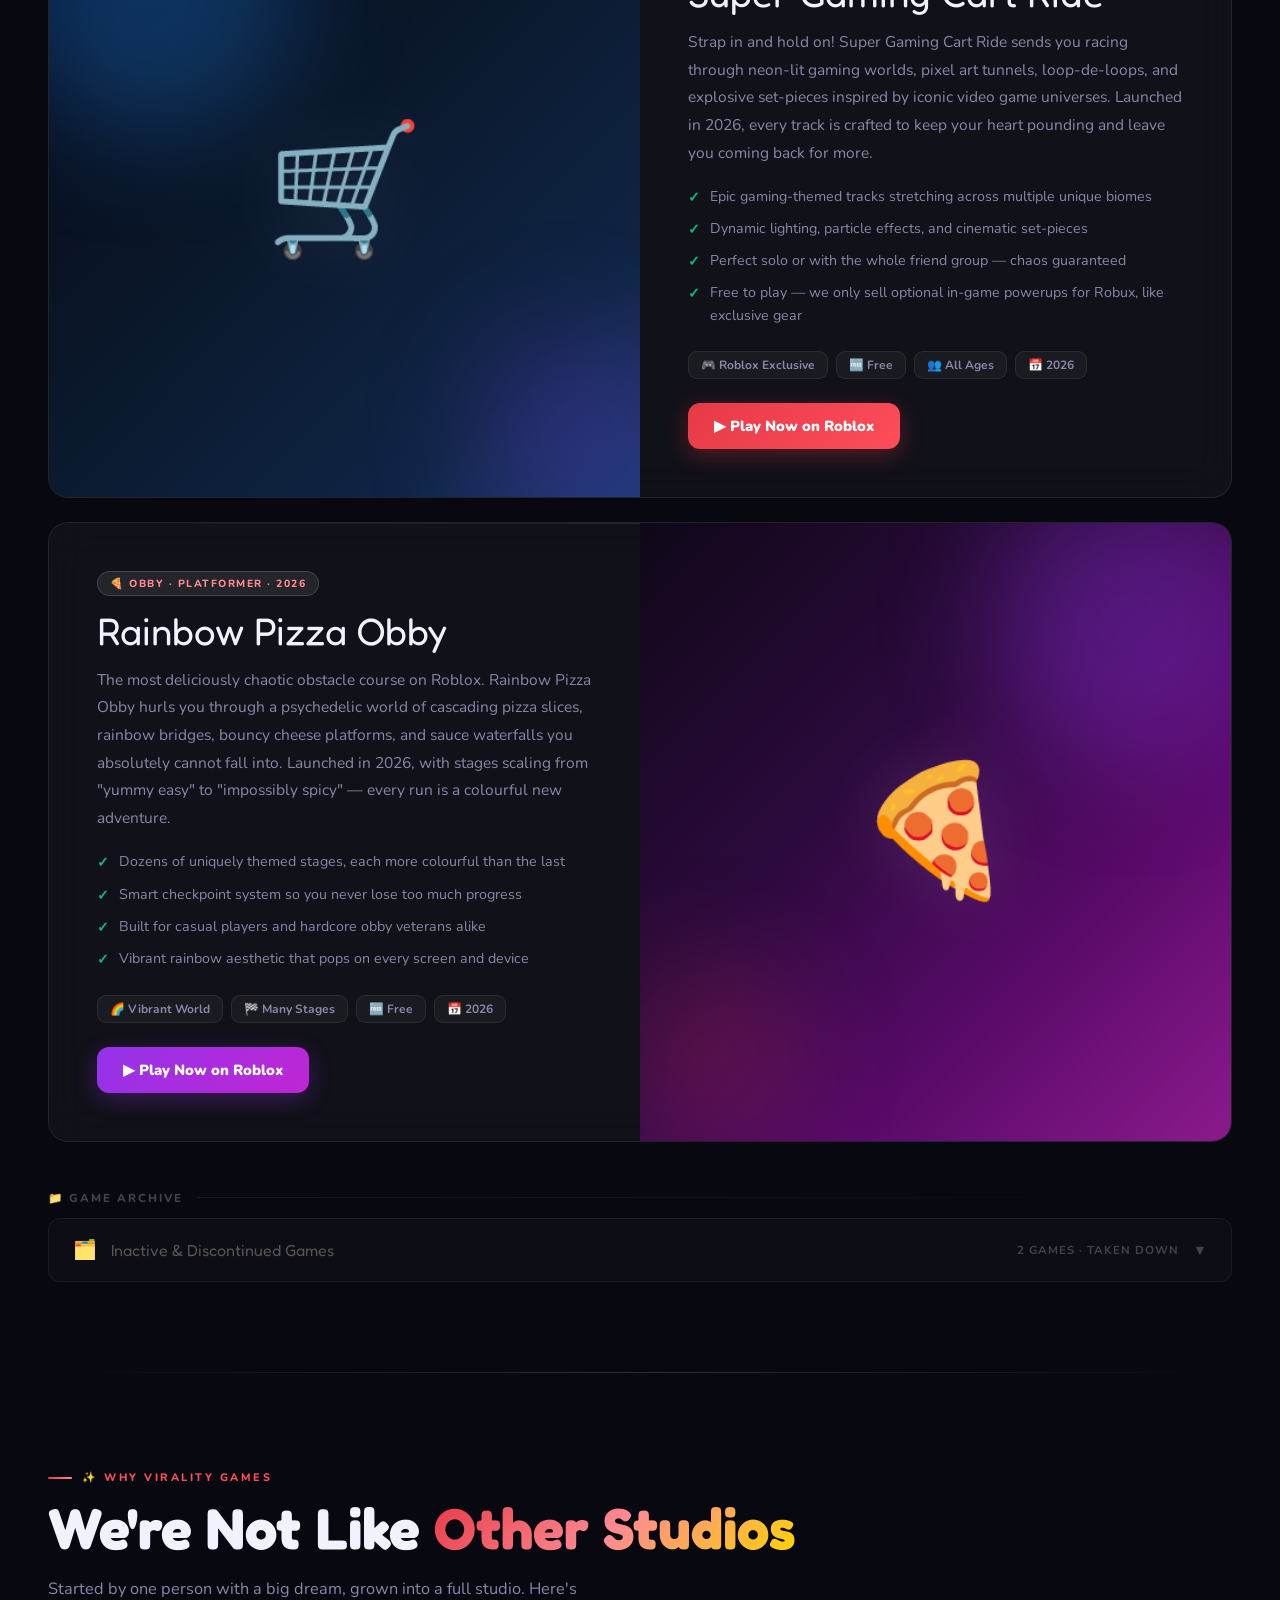
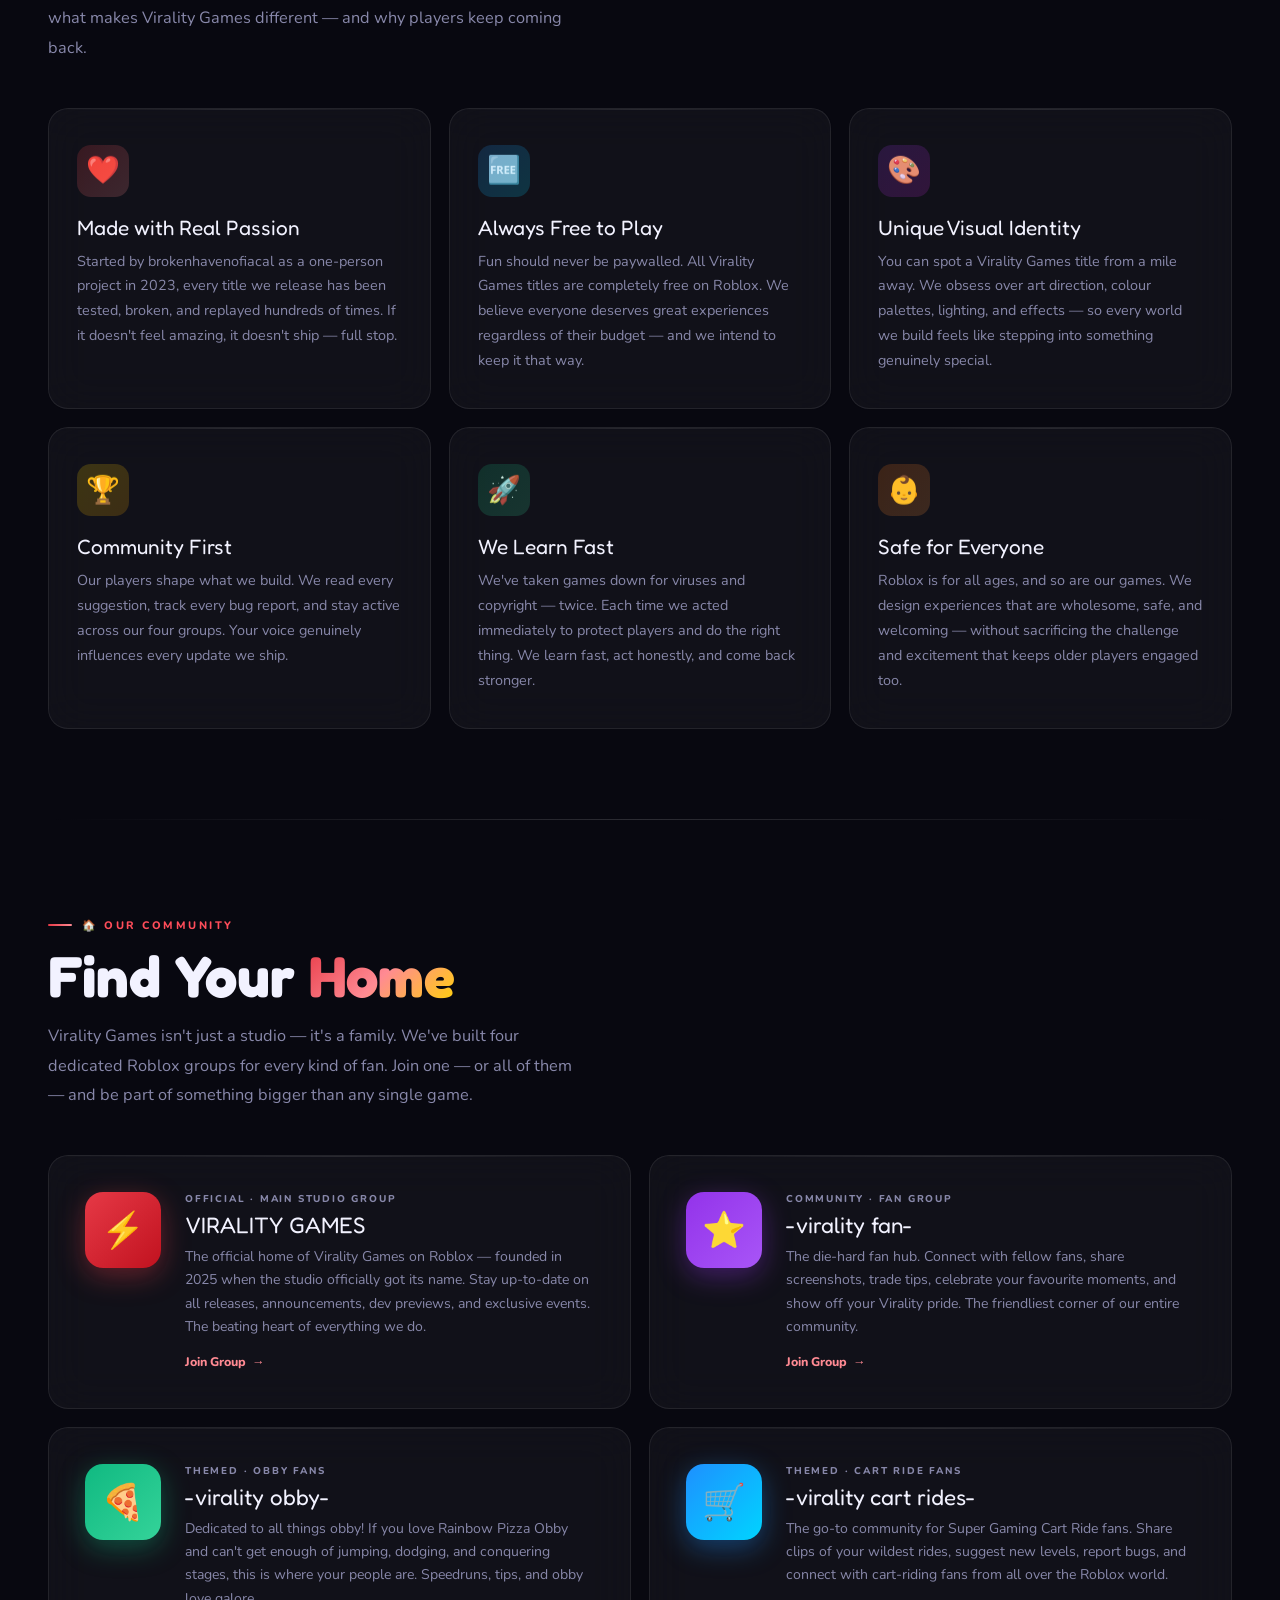
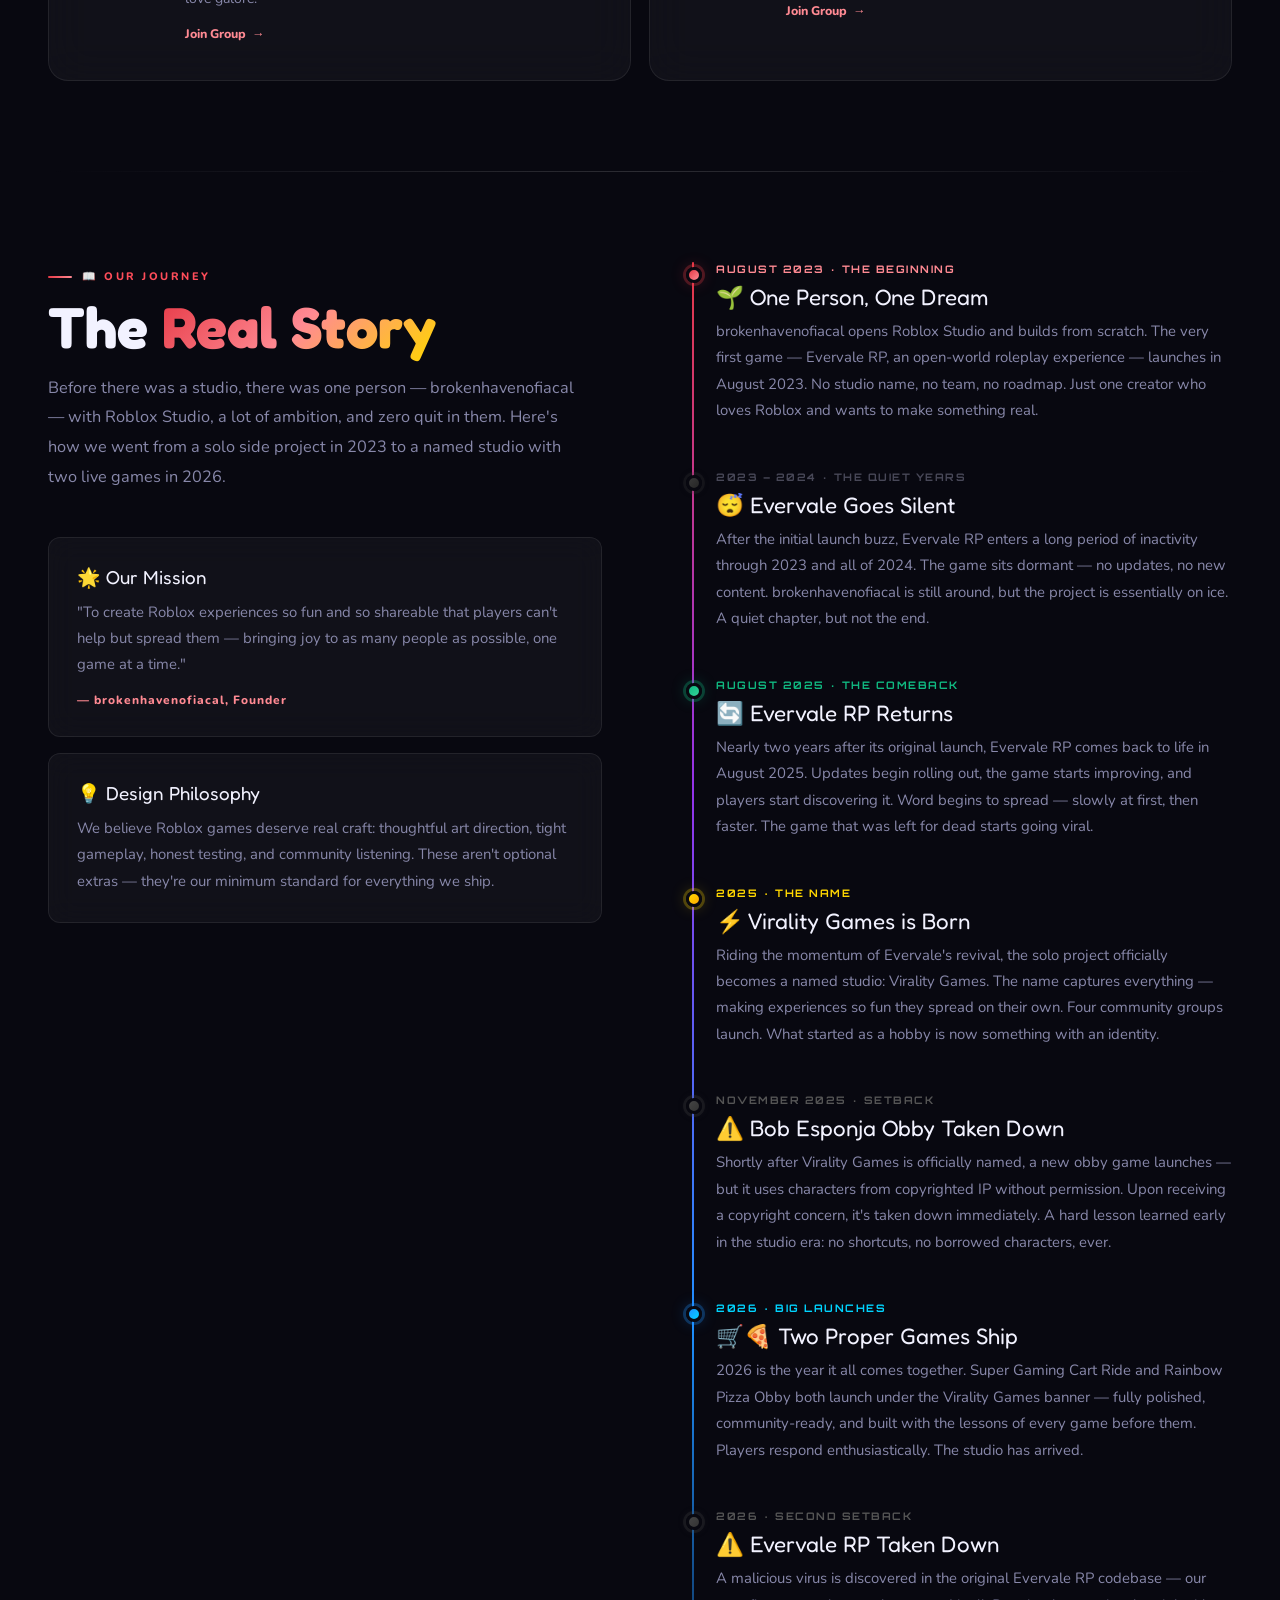
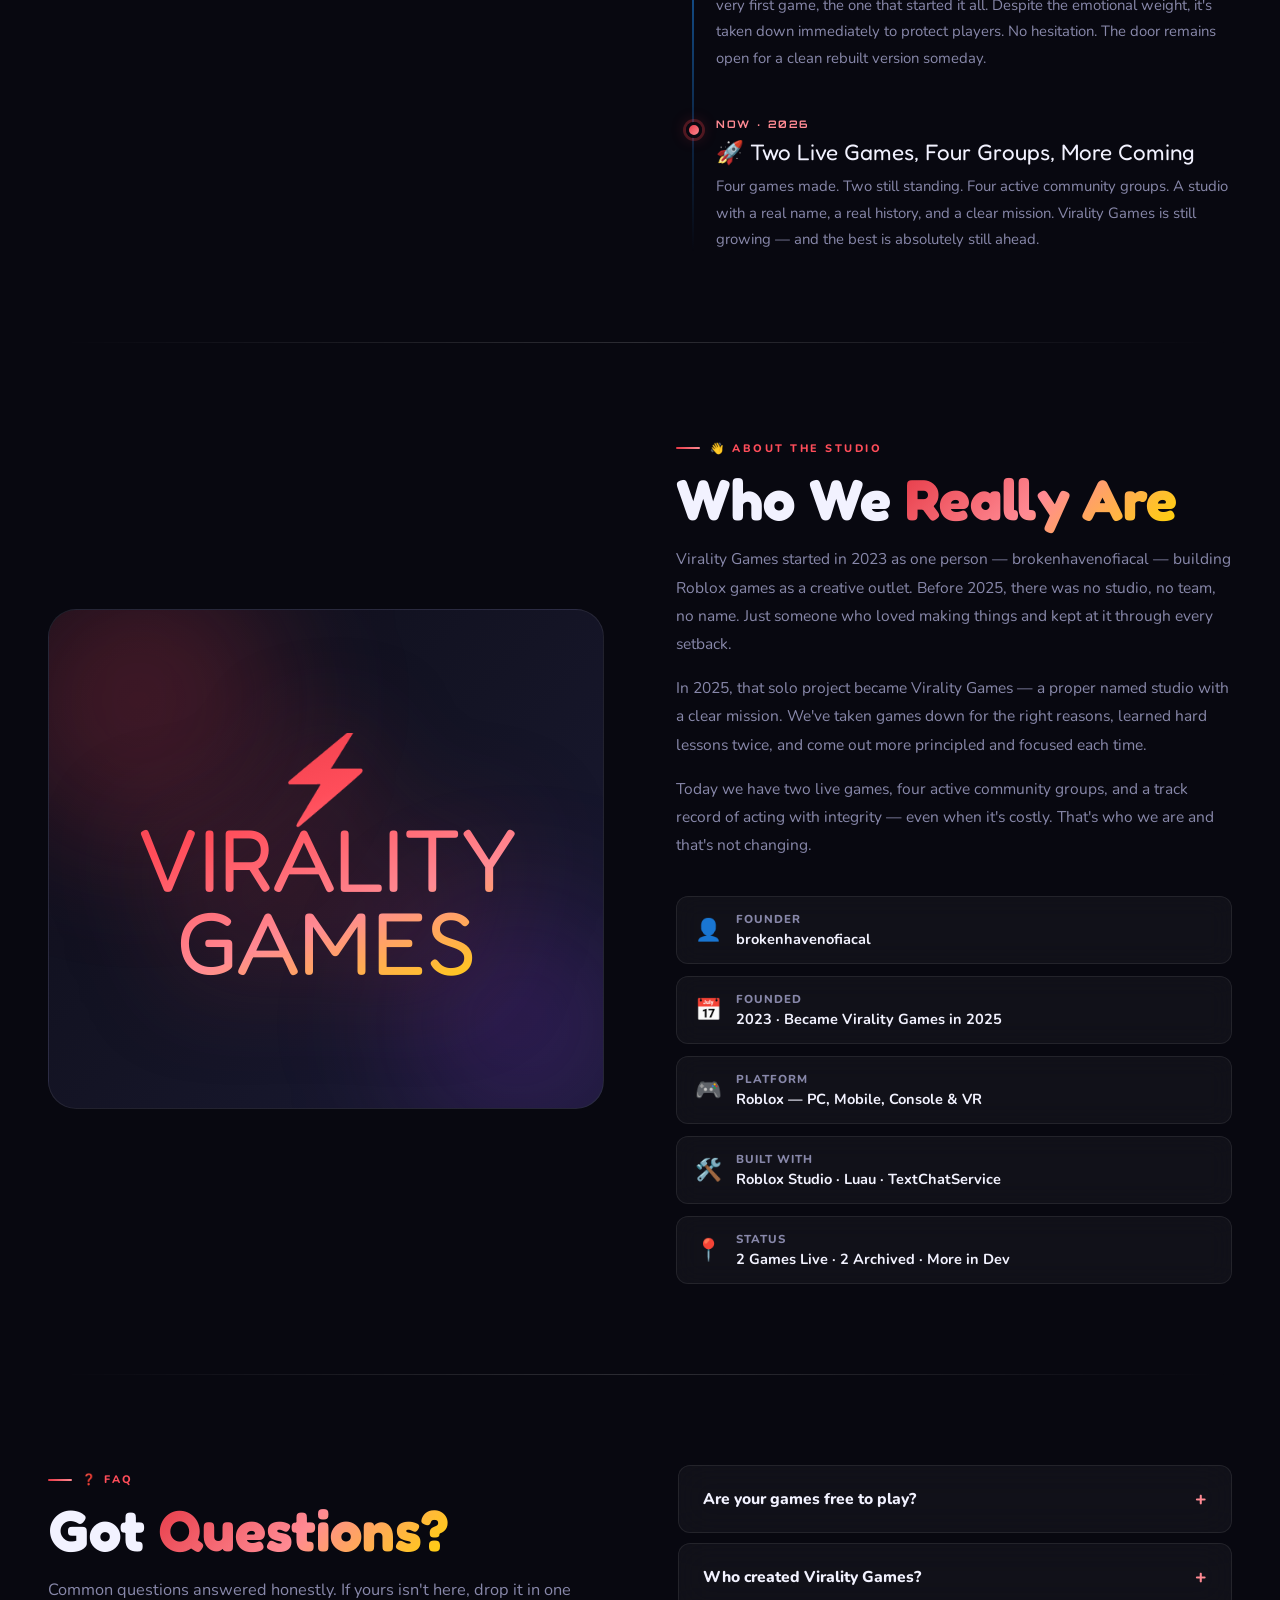
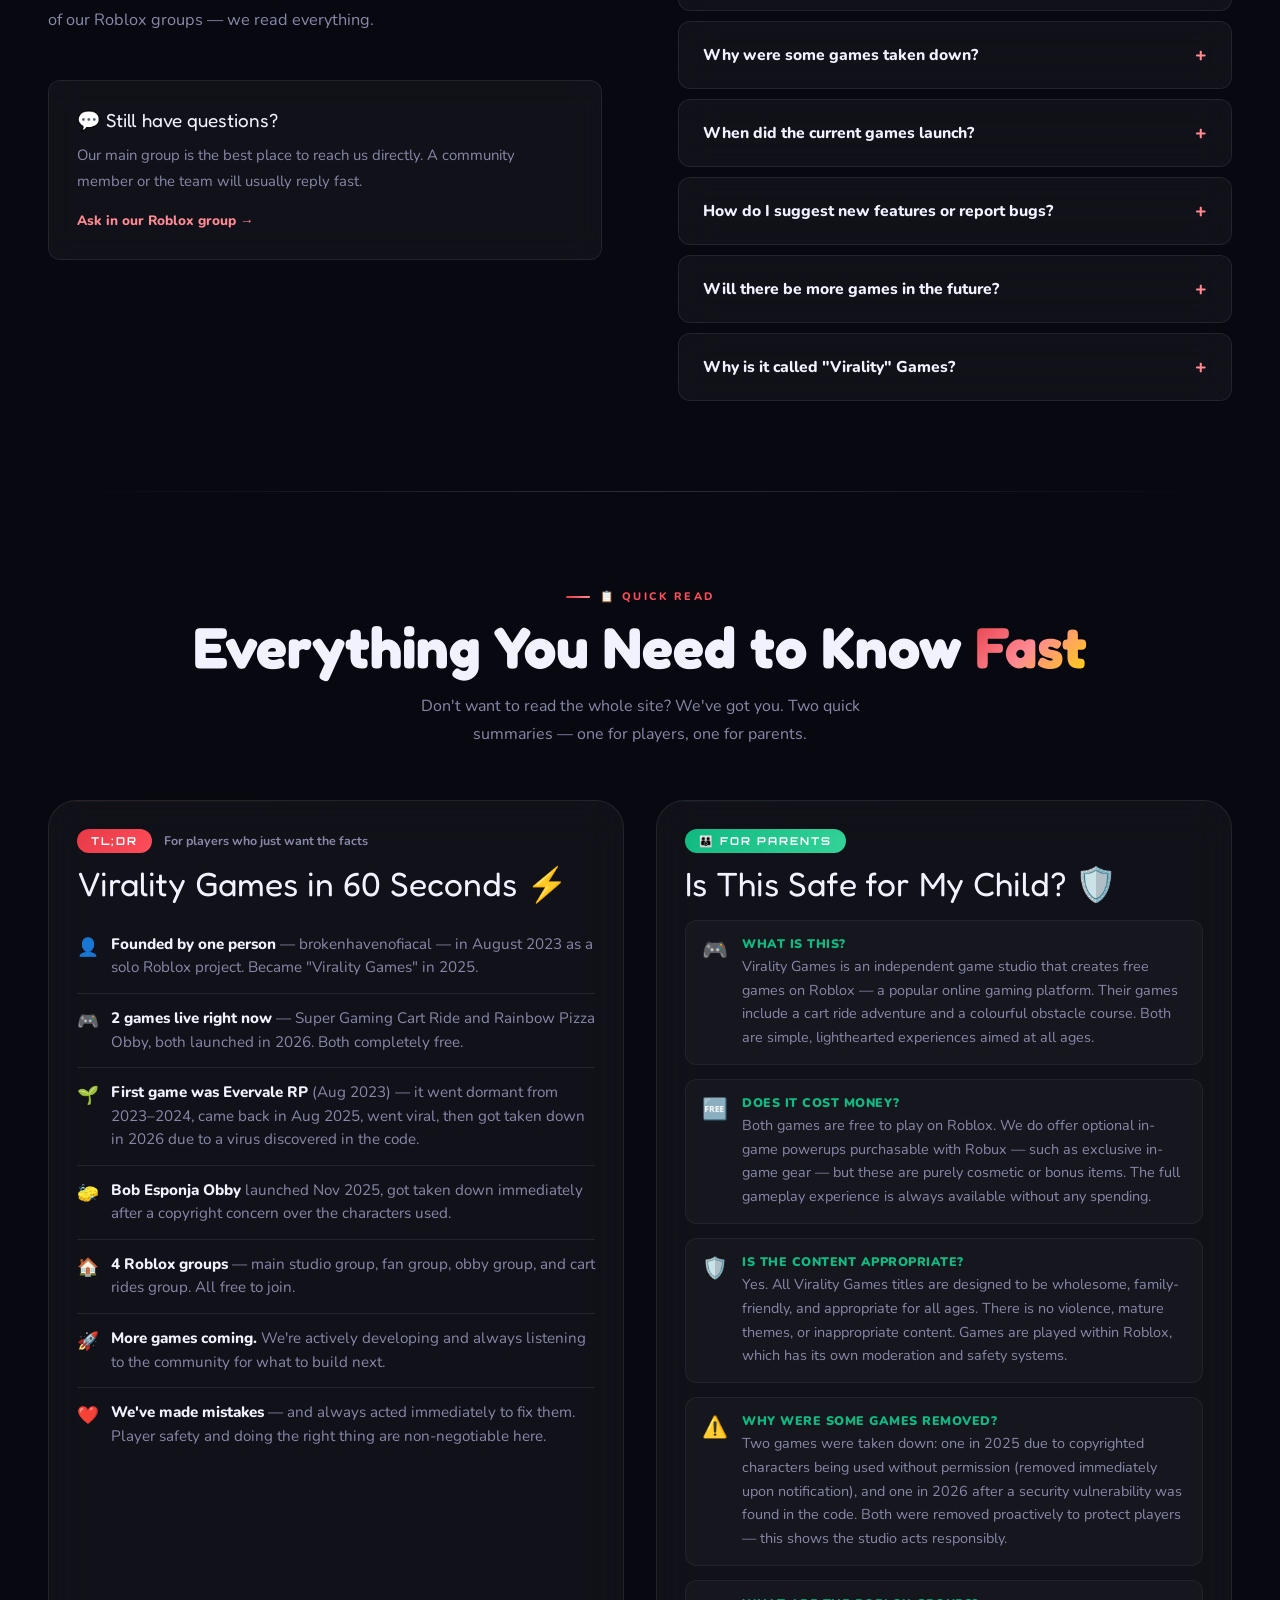
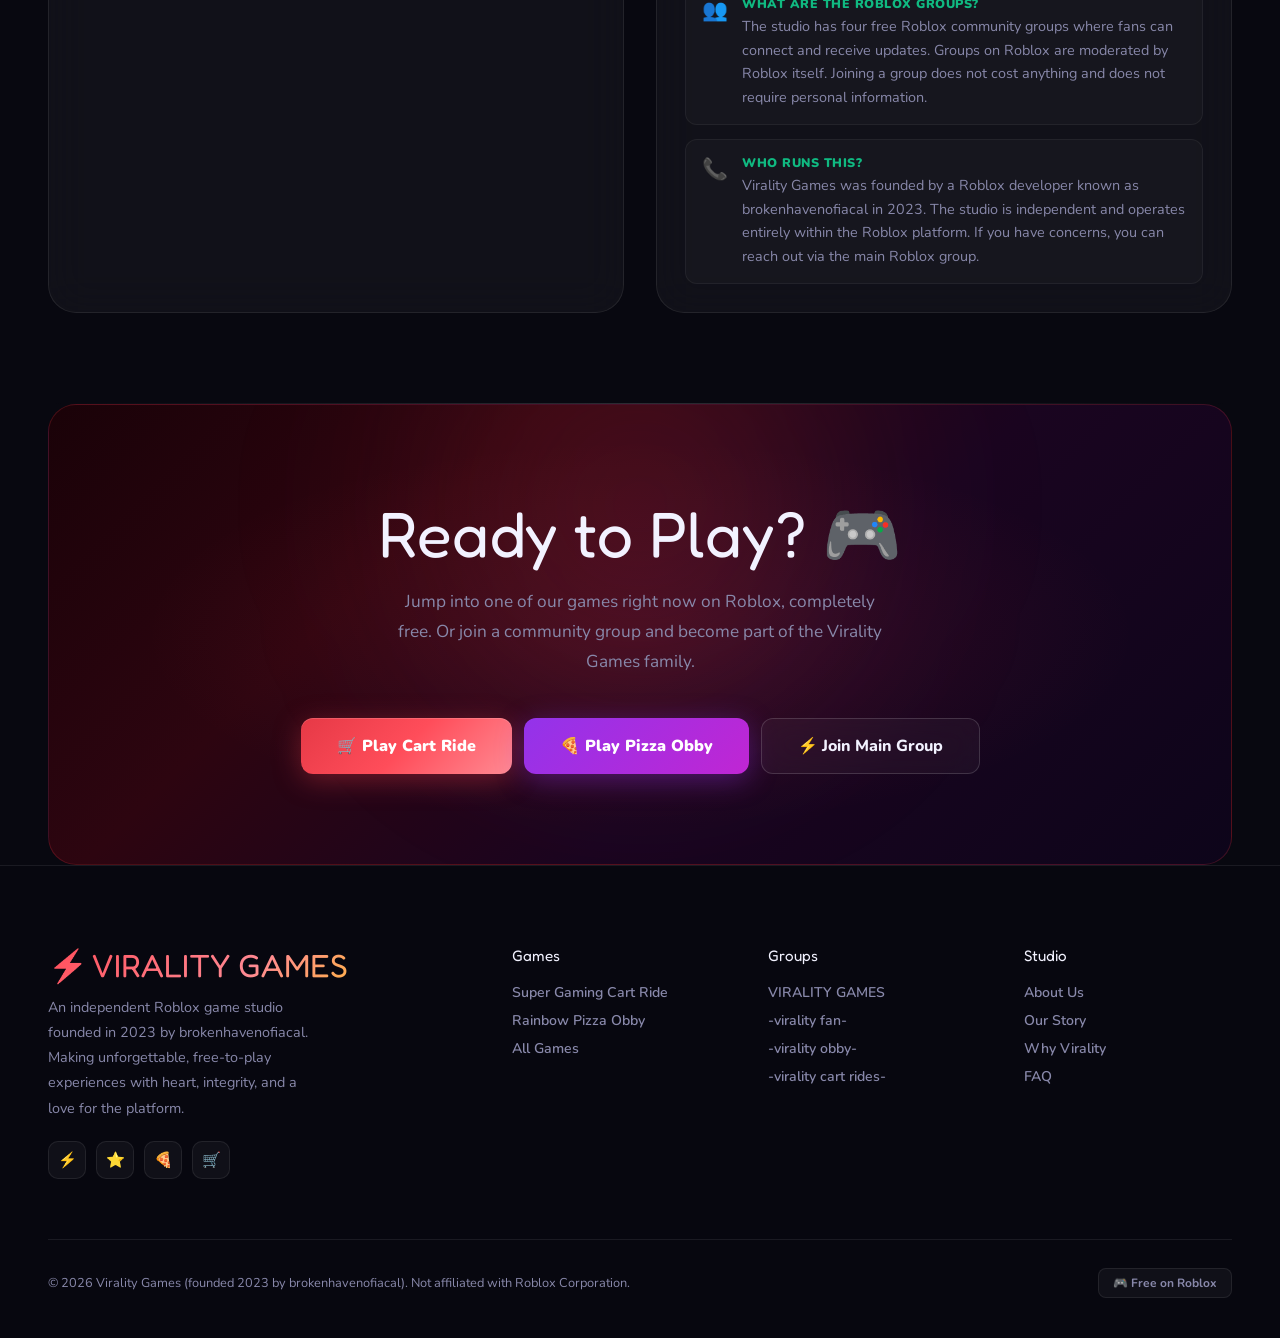
==== commit 1e7d6c71: "Make simple banner sticky at the top Added sticky positioning to the simple banner for improved visi" ====
--- a/index.html
+++ b/index.html
@@ -564,20 +564,25 @@
 .konami-close{margin-top:12px;padding:12px 28px;border-radius:12px;background:linear-gradient(135deg,var(--red),var(--red2));color:#fff;font-family:'Nunito',sans-serif;font-weight:900;font-size:.95rem;border:none;cursor:pointer;}
 
 
-
 .simple-banner {
-    display: block;
+    position: -webkit-sticky; 
+    position: sticky;         
+    top: 0;
+    margin: 0;                
     width: 100%;
-    margin: 0;                
     background-color: #ffcc00; 
     color: #000000;            
     text-align: center;
-    padding: 12px 15px;       
-    box-sizing: border-box;   
+    
+    /* Mobile Improvements */
+    padding: 12px 15px;       /* Adds a bit more finger-friendly padding and side breathing room */
+    box-sizing: border-box;   /* CRITICAL: Prevents the padding from making the banner wider than the phone screen */
+    
     font-family: sans-serif;
-    font-size: 14px;          
-    line-height: 1.4;         
+    font-size: 14px;          /* Clean and readable on small screens */
+    line-height: 1.4;         /* Prevents text overlap if the announcement wraps to 2 lines on a phone */
     font-weight: bold;
+    z-index: 999; 
 }
 </style>
 </head>
